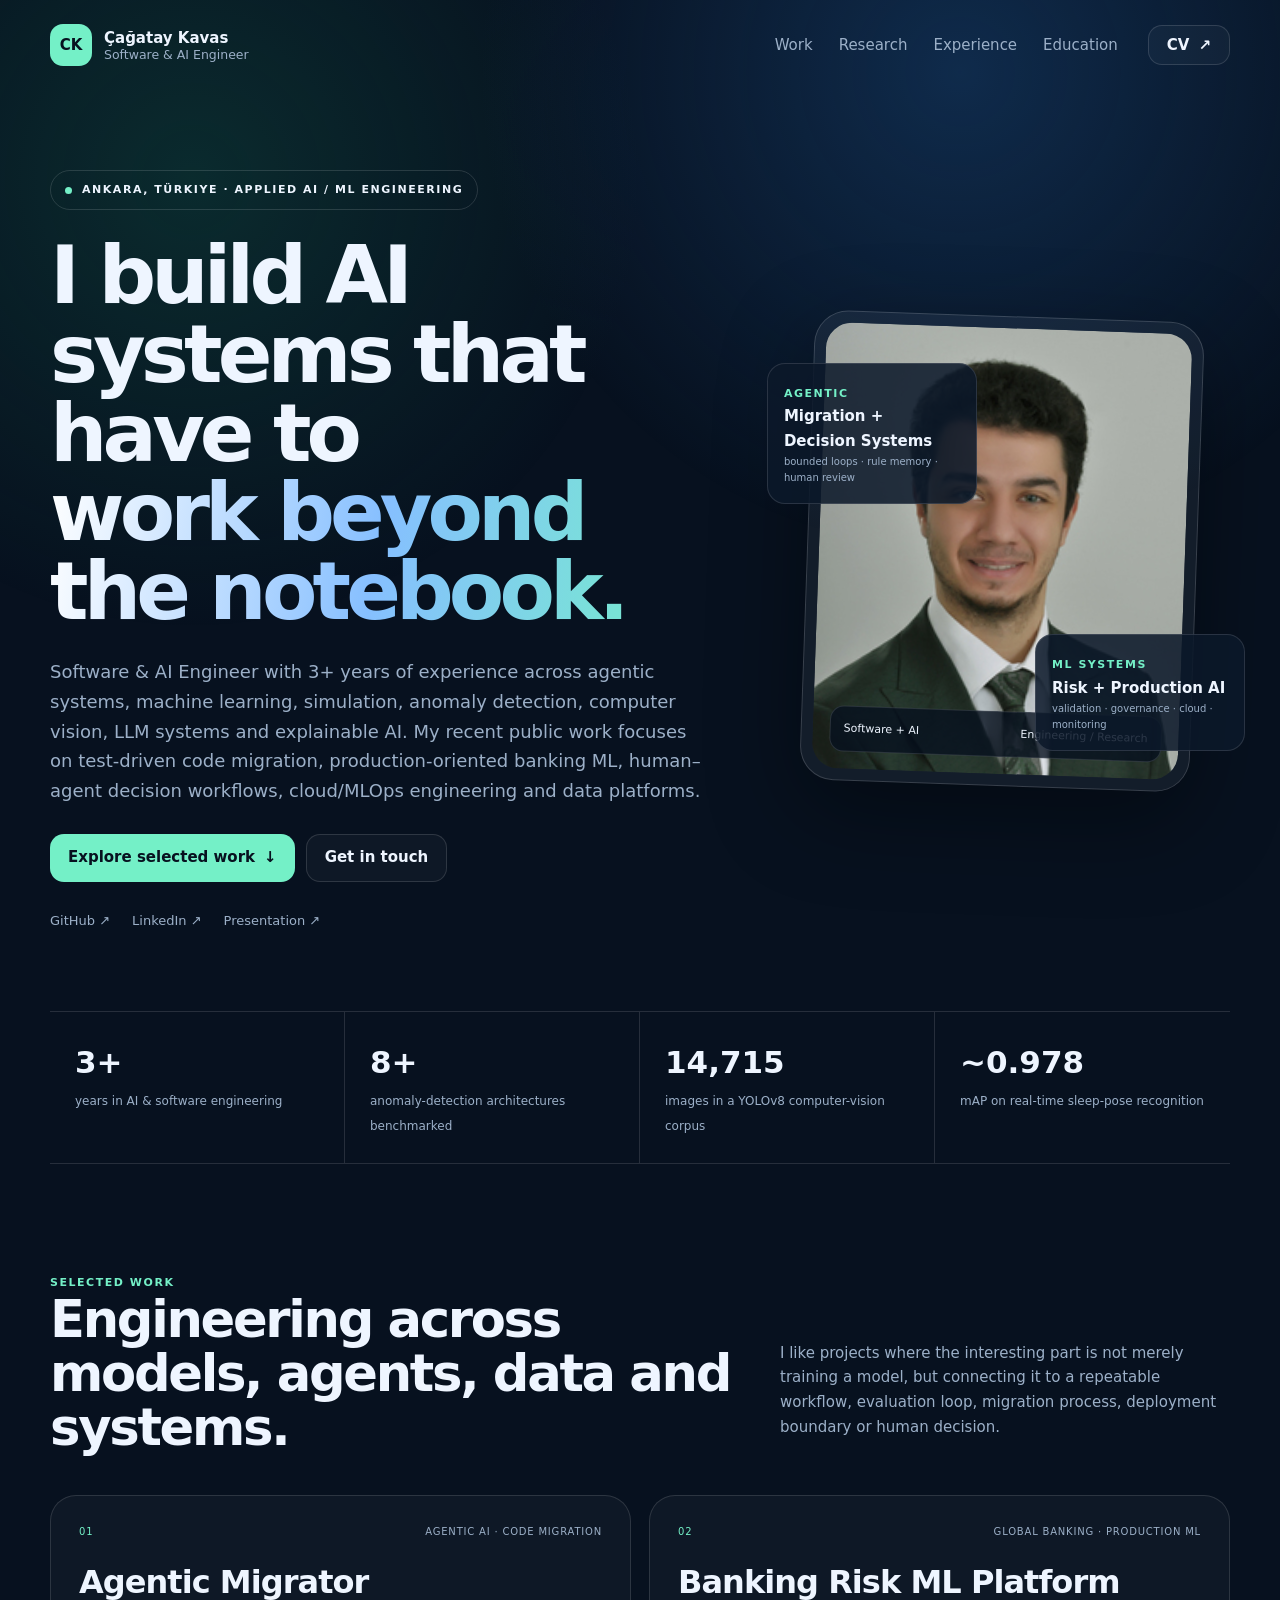
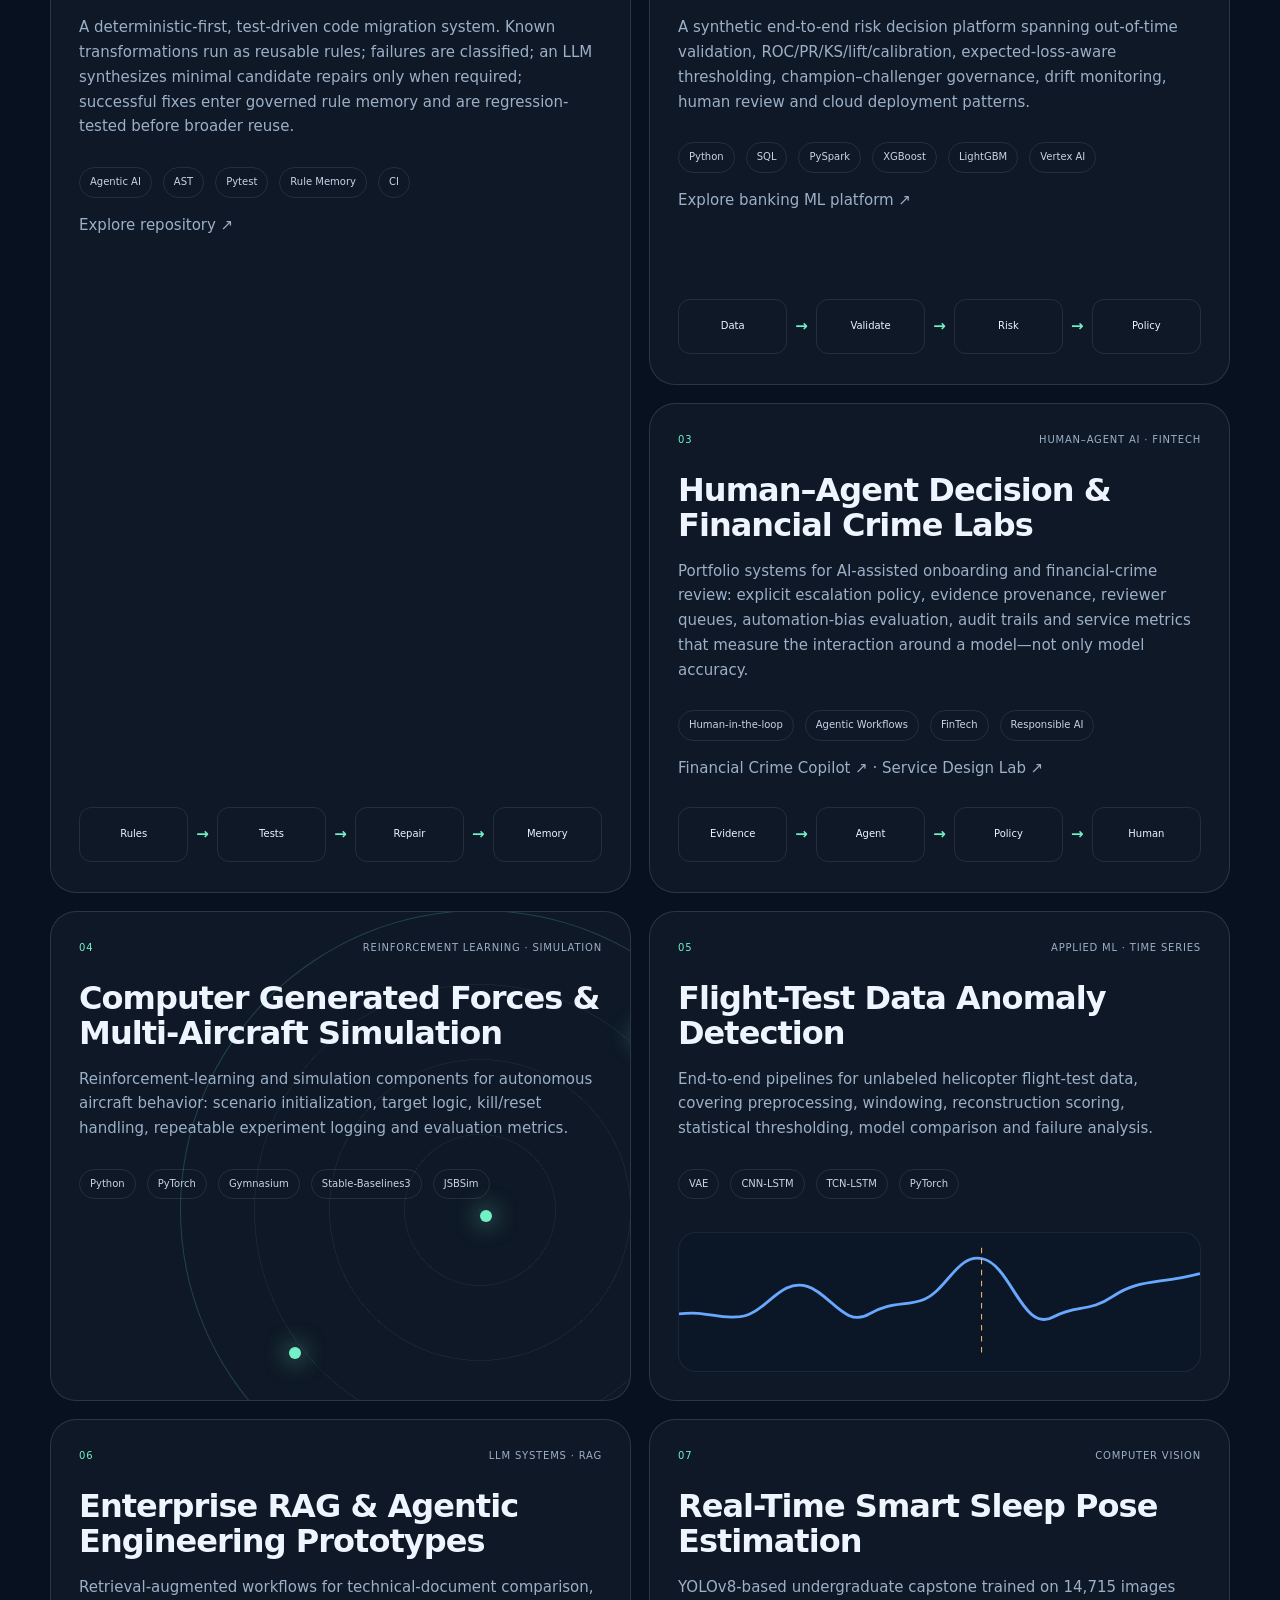
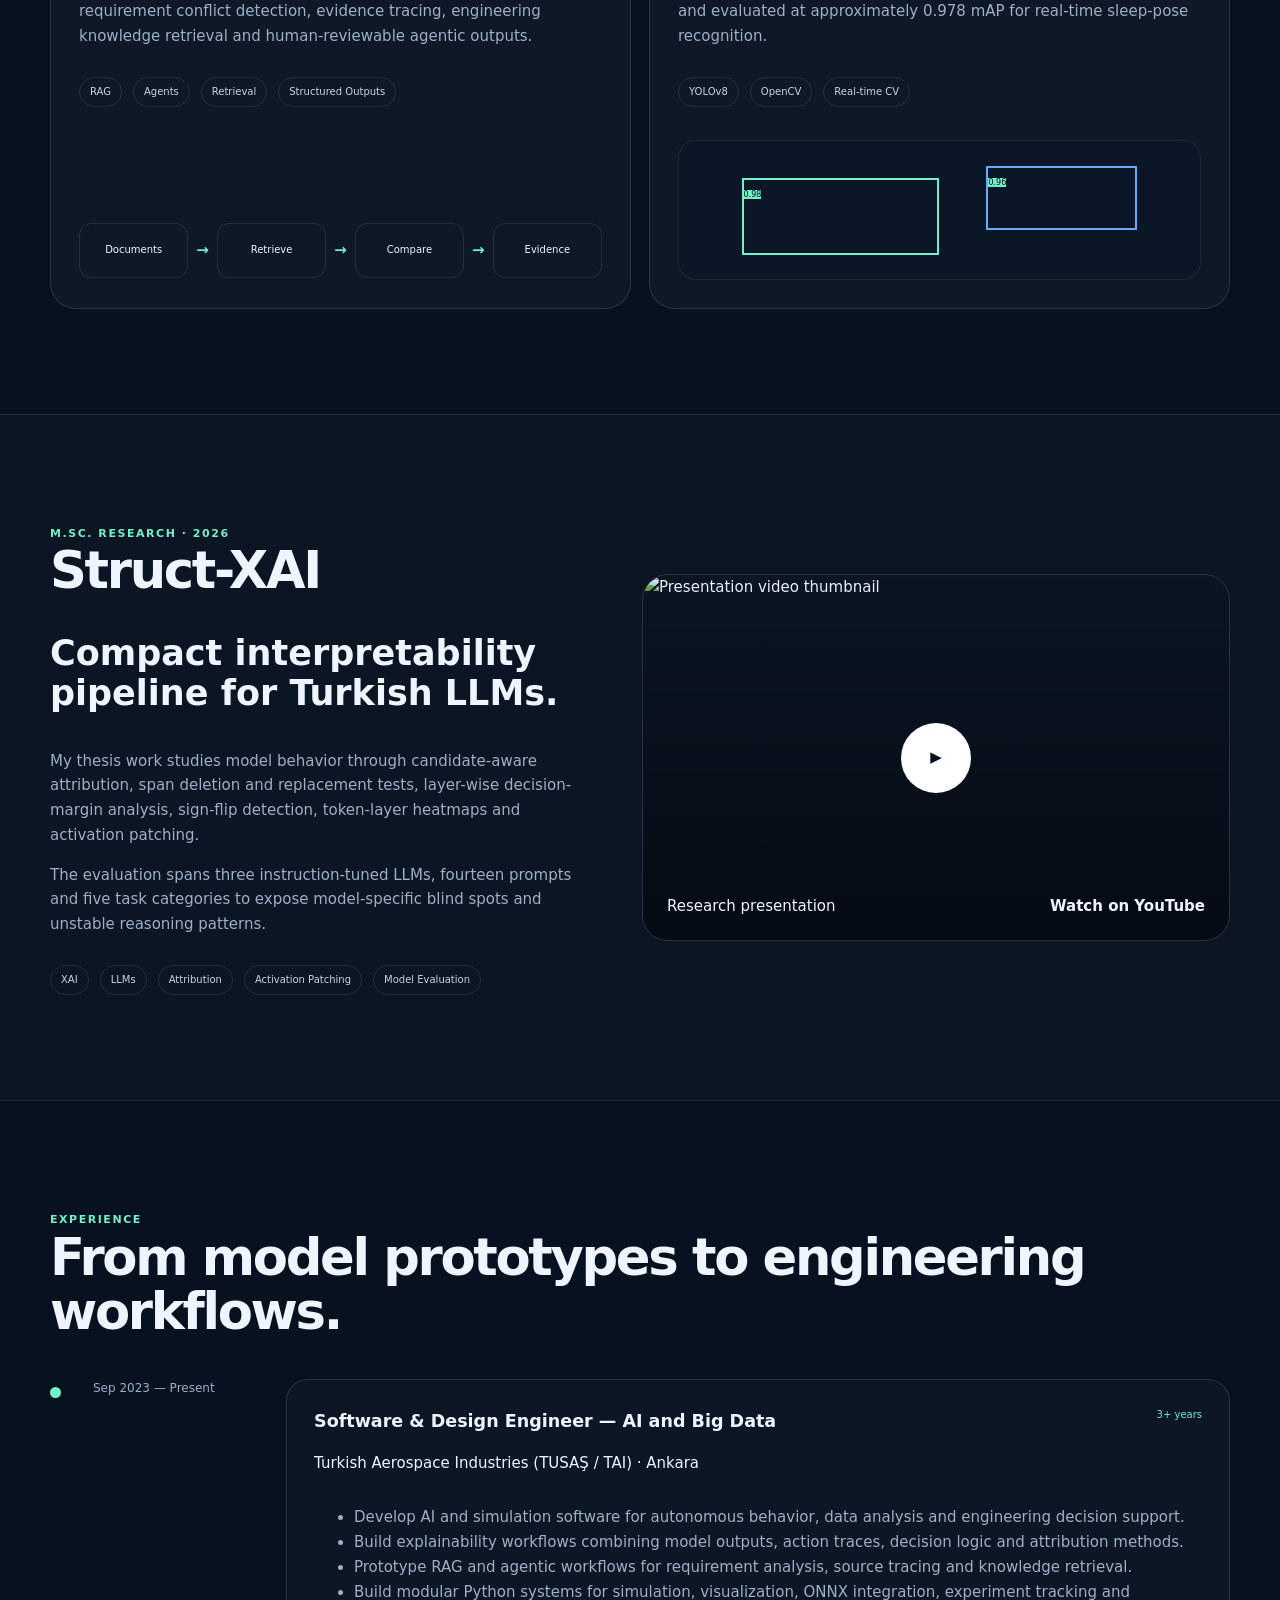
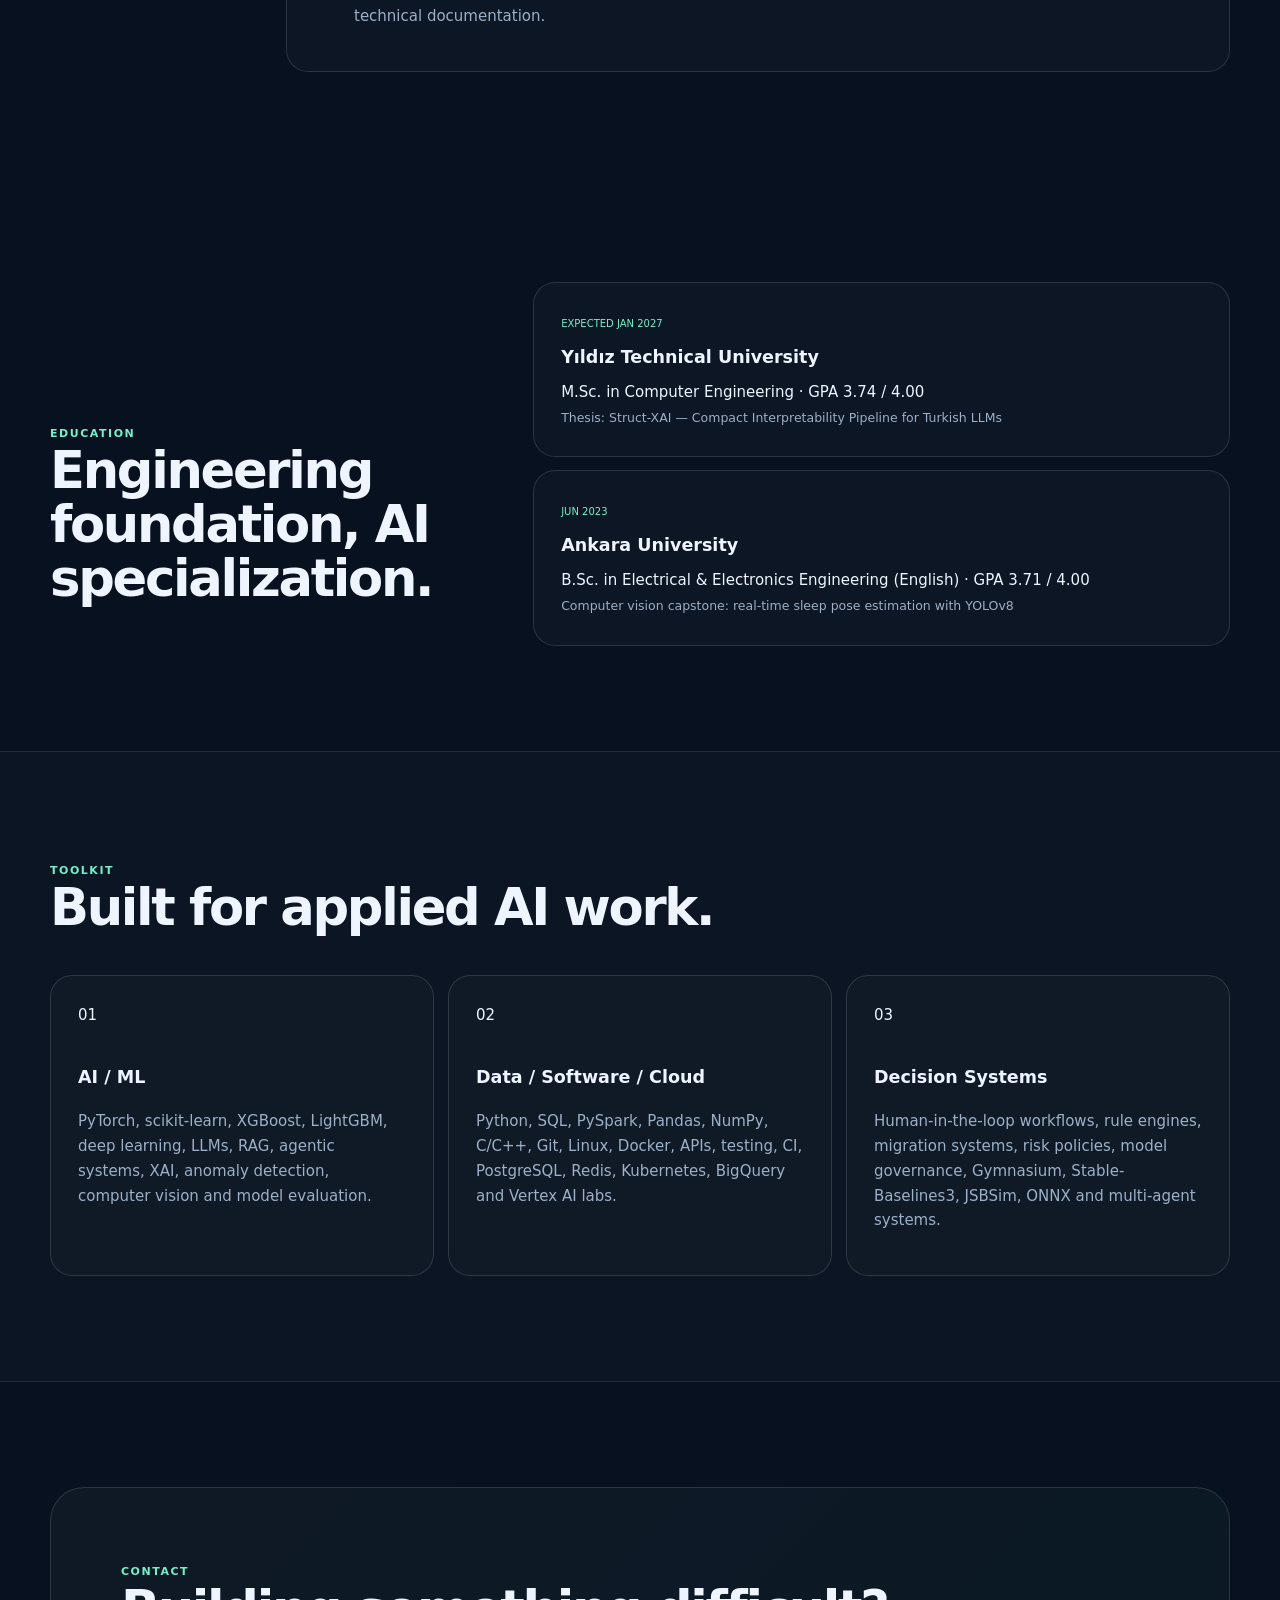
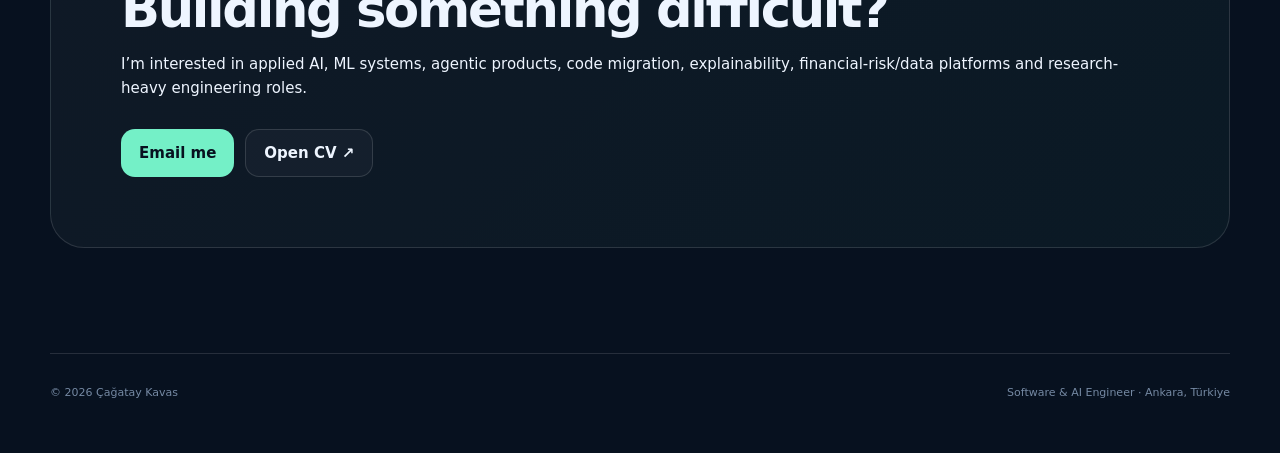
==== index.html @ 08c64686 "feat: surface banking risk ML platform in selected work" ====
<!doctype html>
<html lang="en">
<head>
  <meta charset="utf-8" />
  <meta name="viewport" content="width=device-width, initial-scale=1" />
  <meta name="theme-color" content="#07111f" />
  <meta name="robots" content="index, follow" />
  <title>Çağatay Kavas | Software & AI Engineer</title>
  <meta name="description" content="Software & AI Engineer building agentic AI, ML systems, code-migration tooling, banking-risk platforms, explainability pipelines, reinforcement learning and data systems." />
  <meta name="author" content="Çağatay Kavas" />
  <meta property="og:title" content="Çağatay Kavas | Software & AI Engineer" />
  <meta property="og:description" content="Agentic AI, production ML, banking risk, code migration, human-AI workflows, data systems and explainable models." />
  <meta property="og:type" content="website" />
  <meta property="og:image" content="Cagatay_Kavas_Vesika.jpg" />
  <meta name="twitter:card" content="summary_large_image" />
  <link rel="preconnect" href="https://fonts.googleapis.com" />
  <link rel="preconnect" href="https://fonts.gstatic.com" crossorigin />
  <link href="https://fonts.googleapis.com/css2?family=DM+Sans:wght@400;500;600;700&family=Manrope:wght@500;600;700;800&display=swap" rel="stylesheet" />
  <link rel="stylesheet" href="styles.css" />
</head>
<body>
  <div class="noise" aria-hidden="true"></div>
  <header class="site-header">
    <a class="brand" href="#top" aria-label="Çağatay Kavas home"><span class="brand-mark">CK</span><span class="brand-copy"><strong>Çağatay Kavas</strong><small>Software & AI Engineer</small></span></a>
    <nav class="desktop-nav" aria-label="Primary navigation"><a href="#work">Work</a><a href="#research">Research</a><a href="#experience">Experience</a><a href="#education">Education</a></nav>
    <a class="button button-small button-ghost" href="Cagatay Kavas CV.pdf" target="_blank" rel="noopener">CV <span aria-hidden="true">↗</span></a>
  </header>
  <main id="top">
    <section class="hero section-shell">
      <div class="hero-grid">
        <div class="hero-copy reveal">
          <div class="eyebrow"><span class="status-dot"></span>Ankara, Türkiye · Applied AI / ML Engineering</div>
          <h1>I build AI systems that have to <span class="gradient-text">work beyond the notebook.</span></h1>
          <p class="hero-lead">Software & AI Engineer with 3+ years of experience across agentic systems, machine learning, simulation, anomaly detection, computer vision, LLM systems and explainable AI. My recent public work focuses on test-driven code migration, production-oriented banking ML, human–agent decision workflows, cloud/MLOps engineering and data platforms.</p>
          <div class="hero-actions"><a class="button button-primary" href="#work">Explore selected work <span aria-hidden="true">↓</span></a><a class="button button-ghost" href="mailto:cagataykavas2001@gmail.com">Get in touch</a></div>
          <div class="social-row" aria-label="Social links"><a href="https://github.com/cagataykavas" target="_blank" rel="noopener">GitHub ↗</a><a href="https://www.linkedin.com/in/cagatay-kavas-2b5598209/" target="_blank" rel="noopener">LinkedIn ↗</a><a href="https://youtu.be/bw39YavErL0?si=DomrWFxxATDhxrtR" target="_blank" rel="noopener">Presentation ↗</a></div>
        </div>
        <div class="hero-visual reveal">
          <div class="portrait-card"><div class="portrait-glow"></div><img src="Cagatay_Kavas_Vesika.jpg" alt="Portrait of Çağatay Kavas" /><div class="portrait-caption"><span>Software + AI</span><span>Engineering / Research</span></div></div>
          <div class="floating-card floating-card-a"><span class="mini-label">AGENTIC</span><strong>Migration + Decision Systems</strong><small>bounded loops · rule memory · human review</small></div>
          <div class="floating-card floating-card-b"><span class="mini-label">ML SYSTEMS</span><strong>Risk + Production AI</strong><small>validation · governance · cloud · monitoring</small></div>
        </div>
      </div>
    </section>
    <section class="metric-band section-shell reveal" aria-label="Selected metrics">
      <article><strong>3+</strong><span>years in AI & software engineering</span></article><article><strong>8+</strong><span>anomaly-detection architectures benchmarked</span></article><article><strong>14,715</strong><span>images in a YOLOv8 computer-vision corpus</span></article><article><strong>~0.978</strong><span>mAP on real-time sleep-pose recognition</span></article>
    </section>
    <section id="work" class="section-shell section-space">
      <div class="section-heading reveal"><div><span class="kicker">SELECTED WORK</span><h2>Engineering across models, agents, data and systems.</h2></div><p>I like projects where the interesting part is not merely training a model, but connecting it to a repeatable workflow, evaluation loop, migration process, deployment boundary or human decision.</p></div>
      <div class="project-grid">
        <article class="project-card project-card-featured reveal"><div class="project-topline"><span class="project-index">01</span><span class="project-tag">Agentic AI · Code Migration</span></div><h3>Agentic Migrator</h3><p>A deterministic-first, test-driven code migration system. Known transformations run as reusable rules; failures are classified; an LLM synthesizes minimal candidate repairs only when required; successful fixes enter governed rule memory and are regression-tested before broader reuse.</p><div class="chip-row"><span>Agentic AI</span><span>AST</span><span>Pytest</span><span>Rule Memory</span><span>CI</span></div><div class="flow-visual" aria-hidden="true"><span>Rules</span><b>→</b><span>Tests</span><b>→</b><span>Repair</span><b>→</b><span>Memory</span></div><p><a href="https://github.com/cagataykavas/agentic-migrator" target="_blank" rel="noopener">Explore repository ↗</a></p></article>
        <article class="project-card reveal"><div class="project-topline"><span class="project-index">02</span><span class="project-tag">Global Banking · Production ML</span></div><h3>Banking Risk ML Platform</h3><p>A synthetic end-to-end risk decision platform spanning out-of-time validation, ROC/PR/KS/lift/calibration, expected-loss-aware thresholding, champion–challenger governance, drift monitoring, human review and cloud deployment patterns.</p><div class="chip-row"><span>Python</span><span>SQL</span><span>PySpark</span><span>XGBoost</span><span>LightGBM</span><span>Vertex AI</span></div><div class="flow-visual" aria-hidden="true"><span>Data</span><b>→</b><span>Validate</span><b>→</b><span>Risk</span><b>→</b><span>Policy</span></div><p><a href="https://github.com/cagataykavas/banking-risk-ml-platform" target="_blank" rel="noopener">Explore banking ML platform ↗</a></p></article>
        <article class="project-card reveal"><div class="project-topline"><span class="project-index">03</span><span class="project-tag">Human–Agent AI · FinTech</span></div><h3>Human–Agent Decision & Financial Crime Labs</h3><p>Portfolio systems for AI-assisted onboarding and financial-crime review: explicit escalation policy, evidence provenance, reviewer queues, automation-bias evaluation, audit trails and service metrics that measure the interaction around a model—not only model accuracy.</p><div class="chip-row"><span>Human-in-the-loop</span><span>Agentic Workflows</span><span>FinTech</span><span>Responsible AI</span></div><div class="flow-visual" aria-hidden="true"><span>Evidence</span><b>→</b><span>Agent</span><b>→</b><span>Policy</span><b>→</b><span>Human</span></div><p><a href="https://github.com/cagataykavas/financial-crime-copilot" target="_blank" rel="noopener">Financial Crime Copilot ↗</a> · <a href="https://github.com/cagataykavas/human-agent-service-design" target="_blank" rel="noopener">Service Design Lab ↗</a></p></article>
        <article class="project-card reveal"><div class="project-topline"><span class="project-index">04</span><span class="project-tag">Reinforcement Learning · Simulation</span></div><h3>Computer Generated Forces & Multi-Aircraft Simulation</h3><p>Reinforcement-learning and simulation components for autonomous aircraft behavior: scenario initialization, target logic, kill/reset handling, repeatable experiment logging and evaluation metrics.</p><div class="chip-row"><span>Python</span><span>PyTorch</span><span>Gymnasium</span><span>Stable-Baselines3</span><span>JSBSim</span></div><div class="project-visual sim-visual" aria-hidden="true"><div class="node node-a"></div><div class="node node-b"></div><div class="node node-c"></div></div></article>
        <article class="project-card reveal"><div class="project-topline"><span class="project-index">05</span><span class="project-tag">Applied ML · Time Series</span></div><h3>Flight-Test Data Anomaly Detection</h3><p>End-to-end pipelines for unlabeled helicopter flight-test data, covering preprocessing, windowing, reconstruction scoring, statistical thresholding, model comparison and failure analysis.</p><div class="chip-row"><span>VAE</span><span>CNN-LSTM</span><span>TCN-LSTM</span><span>PyTorch</span></div><div class="sparkline" aria-hidden="true"><svg viewBox="0 0 520 150" preserveAspectRatio="none"><path d="M0,88 C28,84 37,94 61,91 C88,87 100,49 128,58 C150,65 166,104 190,88 C211,74 227,80 245,72 C267,62 279,21 303,28 C332,35 343,110 374,91 C397,78 410,86 433,69 C458,50 477,56 520,44" /><line x1="302" y1="16" x2="302" y2="134" /></svg></div></article>
        <article class="project-card reveal"><div class="project-topline"><span class="project-index">06</span><span class="project-tag">LLM Systems · RAG</span></div><h3>Enterprise RAG & Agentic Engineering Prototypes</h3><p>Retrieval-augmented workflows for technical-document comparison, requirement conflict detection, evidence tracing, engineering knowledge retrieval and human-reviewable agentic outputs.</p><div class="chip-row"><span>RAG</span><span>Agents</span><span>Retrieval</span><span>Structured Outputs</span></div><div class="flow-visual" aria-hidden="true"><span>Documents</span><b>→</b><span>Retrieve</span><b>→</b><span>Compare</span><b>→</b><span>Evidence</span></div></article>
        <article class="project-card reveal"><div class="project-topline"><span class="project-index">07</span><span class="project-tag">Computer Vision</span></div><h3>Real-Time Smart Sleep Pose Estimation</h3><p>YOLOv8-based undergraduate capstone trained on 14,715 images and evaluated at approximately 0.978 mAP for real-time sleep-pose recognition.</p><div class="chip-row"><span>YOLOv8</span><span>OpenCV</span><span>Real-time CV</span></div><div class="cv-visual" aria-hidden="true"><div class="bbox bbox-a"><span>0.98</span></div><div class="bbox bbox-b"><span>0.96</span></div></div></article>
      </div>
    </section>
    <section id="research" class="research-section"><div class="section-shell section-space"><div class="research-grid"><div class="research-copy reveal"><span class="kicker">M.SC. RESEARCH · 2026</span><h2>Struct-XAI</h2><h3>Compact interpretability pipeline for Turkish LLMs.</h3><p>My thesis work studies model behavior through candidate-aware attribution, span deletion and replacement tests, layer-wise decision-margin analysis, sign-flip detection, token-layer heatmaps and activation patching.</p><p>The evaluation spans three instruction-tuned LLMs, fourteen prompts and five task categories to expose model-specific blind spots and unstable reasoning patterns.</p><div class="chip-row chip-row-light"><span>XAI</span><span>LLMs</span><span>Attribution</span><span>Activation Patching</span><span>Model Evaluation</span></div></div><a class="video-card reveal" href="https://youtu.be/bw39YavErL0?si=DomrWFxxATDhxrtR" target="_blank" rel="noopener"><img src="https://img.youtube.com/vi/bw39YavErL0/maxresdefault.jpg" alt="Presentation video thumbnail" loading="lazy" /><div class="video-overlay"></div><div class="play-button">▶</div><div class="video-meta"><span>Research presentation</span><strong>Watch on YouTube</strong></div></a></div></div></section>
    <section id="experience" class="section-shell section-space"><div class="section-heading reveal"><div><span class="kicker">EXPERIENCE</span><h2>From model prototypes to engineering workflows.</h2></div></div><div class="timeline"><article class="timeline-item reveal"><div class="timeline-marker"></div><div class="timeline-date">Sep 2023 — Present</div><div class="timeline-content"><div class="role-heading"><div><h3>Software & Design Engineer — AI and Big Data</h3><p>Turkish Aerospace Industries (TUSAŞ / TAI) · Ankara</p></div><span class="role-badge">3+ years</span></div><ul><li>Develop AI and simulation software for autonomous behavior, data analysis and engineering decision support.</li><li>Build explainability workflows combining model outputs, action traces, decision logic and attribution methods.</li><li>Prototype RAG and agentic workflows for requirement analysis, source tracing and knowledge retrieval.</li><li>Build modular Python systems for simulation, visualization, ONNX integration, experiment tracking and technical documentation.</li></ul></div></article></div></section>
    <section id="education" class="section-shell section-space"><div class="education-grid"><div class="section-heading compact reveal"><div><span class="kicker">EDUCATION</span><h2>Engineering foundation, AI specialization.</h2></div></div><div class="education-list"><article class="education-card reveal"><span class="edu-year">Expected Jan 2027</span><h3>Yıldız Technical University</h3><p>M.Sc. in Computer Engineering · GPA 3.74 / 4.00</p><small>Thesis: Struct-XAI — Compact Interpretability Pipeline for Turkish LLMs</small></article><article class="education-card reveal"><span class="edu-year">Jun 2023</span><h3>Ankara University</h3><p>B.Sc. in Electrical & Electronics Engineering (English) · GPA 3.71 / 4.00</p><small>Computer vision capstone: real-time sleep pose estimation with YOLOv8</small></article></div></div></section>
    <section class="skills-section"><div class="section-shell section-space"><div class="section-heading reveal"><div><span class="kicker">TOOLKIT</span><h2>Built for applied AI work.</h2></div></div><div class="skills-grid"><article class="skill-card reveal"><span>01</span><h3>AI / ML</h3><p>PyTorch, scikit-learn, XGBoost, LightGBM, deep learning, LLMs, RAG, agentic systems, XAI, anomaly detection, computer vision and model evaluation.</p></article><article class="skill-card reveal"><span>02</span><h3>Data / Software / Cloud</h3><p>Python, SQL, PySpark, Pandas, NumPy, C/C++, Git, Linux, Docker, APIs, testing, CI, PostgreSQL, Redis, Kubernetes, BigQuery and Vertex AI labs.</p></article><article class="skill-card reveal"><span>03</span><h3>Decision Systems</h3><p>Human-in-the-loop workflows, rule engines, migration systems, risk policies, model governance, Gymnasium, Stable-Baselines3, JSBSim, ONNX and multi-agent systems.</p></article></div></div></section>
    <section class="section-shell section-space contact-section reveal"><div class="contact-card"><span class="kicker">CONTACT</span><h2>Building something difficult?</h2><p>I’m interested in applied AI, ML systems, agentic products, code migration, explainability, financial-risk/data platforms and research-heavy engineering roles.</p><div class="hero-actions"><a class="button button-primary" href="mailto:cagataykavas2001@gmail.com">Email me</a><a class="button button-ghost light" href="Cagatay Kavas CV.pdf" target="_blank" rel="noopener">Open CV ↗</a></div></div></section>
  </main>
  <footer class="site-footer section-shell"><span>© <span id="year"></span> Çağatay Kavas</span><span>Software & AI Engineer · Ankara, Türkiye</span></footer>
  <script src="script.js"></script>
</body>
</html>
---- styles.css ----
*{box-sizing:border-box}html{scroll-behavior:smooth}body{margin:0;background:#07111f;color:#eef5ff;font:15px/1.65 system-ui,-apple-system,Segoe UI,sans-serif}body:before{content:"";position:fixed;inset:0;pointer-events:none;background:radial-gradient(circle at 75% 8%,#17427388,transparent 30rem),radial-gradient(circle at 15% 20%,#12604d55,transparent 28rem);z-index:-1}a{color:inherit;text-decoration:none}img{max-width:100%;display:block}h1,h2,h3,strong{font-family:system-ui,-apple-system,Segoe UI,sans-serif}.section-shell{width:min(1180px,calc(100% - 48px));margin:auto}.section-space{padding:105px 0}.site-header{width:min(1180px,calc(100% - 48px));height:90px;margin:auto;display:flex;align-items:center;gap:30px}.brand{display:flex;align-items:center;gap:12px}.brand-mark{width:42px;height:42px;display:grid;place-items:center;border-radius:13px;background:#74f0c7;color:#07111f;font-weight:900}.brand-copy{display:grid;line-height:1.2}.brand-copy small,.hero-lead,.section-heading p,.project-card p,.research-copy p,.timeline-content ul,.education-card small,.skill-card p{color:#9cb0c8}.desktop-nav{display:flex;gap:26px;margin-left:auto;color:#9cb0c8}.button{display:inline-flex;align-items:center;justify-content:center;gap:9px;min-height:48px;padding:0 18px;border:1px solid #ffffff22;border-radius:14px;font-weight:700}.button-small{min-height:40px}.button-primary{background:#74f0c7;color:#07111f;border:0}.button-ghost{background:#ffffff08}.hero{padding:80px 0}.hero-grid{display:grid;grid-template-columns:1.18fr .82fr;gap:70px;align-items:center}.eyebrow,.kicker,.mini-label{font-size:11px;letter-spacing:.14em;text-transform:uppercase;font-weight:800}.eyebrow{display:inline-flex;align-items:center;gap:10px;border:1px solid #ffffff22;padding:10px 14px;border-radius:999px}.status-dot{width:7px;height:7px;border-radius:50%;background:#74f0c7}.hero h1{font-size:clamp(52px,6.3vw,90px);line-height:.98;letter-spacing:-.06em;margin:26px 0}.gradient-text{display:block;background:linear-gradient(100deg,#fff,#86bfff,#74f0c7);background-clip:text;color:transparent}.hero-lead{font-size:18px;max-width:720px}.hero-actions,.social-row,.chip-row{display:flex;flex-wrap:wrap;gap:11px;margin-top:28px}.social-row{gap:22px;font-size:13px;color:#9cb0c8}.hero-visual{min-height:520px;position:relative;display:grid;place-items:center}.portrait-card{position:relative;width:min(390px,86%);aspect-ratio:.83;padding:11px;border:1px solid #ffffff28;border-radius:34px;background:#ffffff0d;box-shadow:0 30px 90px #0006;transform:rotate(2deg)}.portrait-card img{width:100%;height:100%;object-fit:cover;border-radius:26px}.portrait-caption{position:absolute;left:28px;right:28px;bottom:28px;display:flex;justify-content:space-between;padding:13px;background:#07111fcc;border:1px solid #ffffff20;border-radius:14px;font-size:11px}.floating-card{position:absolute;width:210px;padding:16px;background:#0c192adc;border:1px solid #ffffff20;border-radius:18px}.floating-card strong,.floating-card small{display:block}.floating-card small{font-size:10px;color:#9cb0c8}.floating-card-a{left:-8px;top:72px}.floating-card-b{right:-15px;bottom:60px}.mini-label,.kicker,.project-index{color:#74f0c7}.metric-band{display:grid;grid-template-columns:repeat(4,1fr);border-block:1px solid #ffffff20}.metric-band article{padding:25px;border-right:1px solid #ffffff20}.metric-band article:last-child{border:0}.metric-band strong{display:block;font-size:31px}.metric-band span{font-size:12px;color:#9cb0c8}.section-heading{display:flex;justify-content:space-between;align-items:end;gap:40px;margin-bottom:40px}.section-heading h2,.research-copy h2,.contact-card h2{font-size:clamp(36px,4vw,58px);line-height:1.05;letter-spacing:-.045em;margin:0}.section-heading p{max-width:450px}.project-grid{display:grid;grid-template-columns:repeat(2,1fr);gap:18px}.project-card{min-height:490px;position:relative;overflow:hidden;padding:28px;border:1px solid #ffffff20;border-radius:26px;background:#ffffff08}.project-card-featured{grid-row:span 2;min-height:998px}.project-topline{display:flex;justify-content:space-between;font-size:10px;text-transform:uppercase;letter-spacing:.08em;color:#9cb0c8}.project-card h3{font-size:32px;line-height:1.1;letter-spacing:-.03em;margin:25px 0 12px}.chip-row span{font-size:10px;padding:6px 10px;border:1px solid #ffffff18;border-radius:999px;color:#c7d5e5}.sim-visual{position:absolute;width:600px;height:600px;right:-150px;bottom:-110px;border:1px solid #74f0c733;border-radius:50%;background:repeating-radial-gradient(circle,#74f0c711 0 1px,transparent 1px 75px)}.node{position:absolute;width:12px;height:12px;border-radius:50%;background:#74f0c7;box-shadow:0 0 25px #74f0c7}.node-a{top:20%;right:22%}.node-b{bottom:25%;left:18%}.node-c{top:50%;left:50%}.sparkline,.cv-visual{position:absolute;left:28px;right:28px;bottom:28px;height:140px;border:1px solid #ffffff12;border-radius:18px;background:#0b1726}.sparkline svg{width:100%;height:100%}.sparkline path{fill:none;stroke:#68a9ff;stroke-width:3}.sparkline line{stroke:#ffbd78;stroke-dasharray:6 6}.flow-visual{position:absolute;left:28px;right:28px;bottom:30px;display:flex;align-items:center;gap:8px}.flow-visual span{flex:1;text-align:center;padding:18px 5px;border:1px solid #ffffff18;border-radius:12px;font-size:10px}.flow-visual b{color:#74f0c7}.bbox{position:absolute;border:2px solid #74f0c7}.bbox-a{width:38%;height:56%;left:12%;top:27%}.bbox-b{width:29%;height:47%;right:12%;top:18%;border-color:#68a9ff}.bbox span{font-size:8px;background:#74f0c7;color:#07111f}.research-section,.skills-section{border-block:1px solid #ffffff18;background:#ffffff05}.research-grid{display:grid;grid-template-columns:.95fr 1.05fr;gap:60px;align-items:center}.research-copy h3{font-size:35px;line-height:1.15}.video-card{position:relative;overflow:hidden;aspect-ratio:16/10;border:1px solid #ffffff20;border-radius:26px}.video-card img{width:100%;height:100%;object-fit:cover}.video-overlay{position:absolute;inset:0;background:linear-gradient(transparent,#030a12dd)}.play-button{position:absolute;left:50%;top:50%;transform:translate(-50%,-50%);width:70px;height:70px;border-radius:50%;display:grid;place-items:center;background:white;color:#07111f}.video-meta{position:absolute;left:24px;right:24px;bottom:22px;display:flex;justify-content:space-between}.timeline-item{display:grid;grid-template-columns:25px 175px 1fr;gap:18px}.timeline-marker{width:11px;height:11px;border-radius:50%;background:#74f0c7;margin-top:8px}.timeline-date{font-size:12px;color:#9cb0c8}.timeline-content,.education-card,.skill-card{padding:27px;border:1px solid #ffffff20;border-radius:22px;background:#ffffff06}.role-heading{display:flex;justify-content:space-between}.role-heading h3{margin:0}.role-badge{color:#74f0c7;font-size:10px}.education-grid{display:grid;grid-template-columns:.75fr 1.25fr;gap:65px}.education-list{display:grid;gap:13px}.education-card h3{margin:8px 0}.education-card p{margin:0}.edu-year{font-size:10px;color:#74f0c7;text-transform:uppercase}.skills-grid{display:grid;grid-template-columns:repeat(3,1fr);gap:14px}.skill-card{min-height:250px}.skill-card h3{margin-top:35px}.contact-card{padding:70px;border:1px solid #ffffff20;border-radius:34px;background:linear-gradient(135deg,#ffffff09,#74f0c70a)}.site-footer{min-height:100px;padding:30px 0;border-top:1px solid #ffffff20;display:flex;justify-content:space-between;color:#7589a3;font-size:11px}.reveal{opacity:0;transform:translateY(18px);transition:.7s ease}.reveal.visible{opacity:1;transform:none}@media(max-width:980px){.desktop-nav{display:none}.hero-grid,.research-grid,.education-grid{grid-template-columns:1fr}.project-grid{grid-template-columns:1fr}.project-card-featured{grid-row:auto;min-height:650px}.metric-band{grid-template-columns:repeat(2,1fr)}.skills-grid{grid-template-columns:1fr}}@media(max-width:680px){.section-shell,.site-header{width:calc(100% - 28px)}.hero{padding-top:50px}.hero h1{font-size:48px}.hero-visual{min-height:410px}.floating-card{width:165px}.metric-band{grid-template-columns:1fr}.section-space{padding:75px 0}.section-heading{align-items:start;flex-direction:column}.project-card{min-height:520px;padding:22px}.timeline-item{grid-template-columns:22px 1fr}.timeline-date,.timeline-content{grid-column:2}.site-footer{flex-direction:column;align-items:start}.flow-visual{display:grid;grid-template-columns:1fr 1fr}.flow-visual b{display:none}}
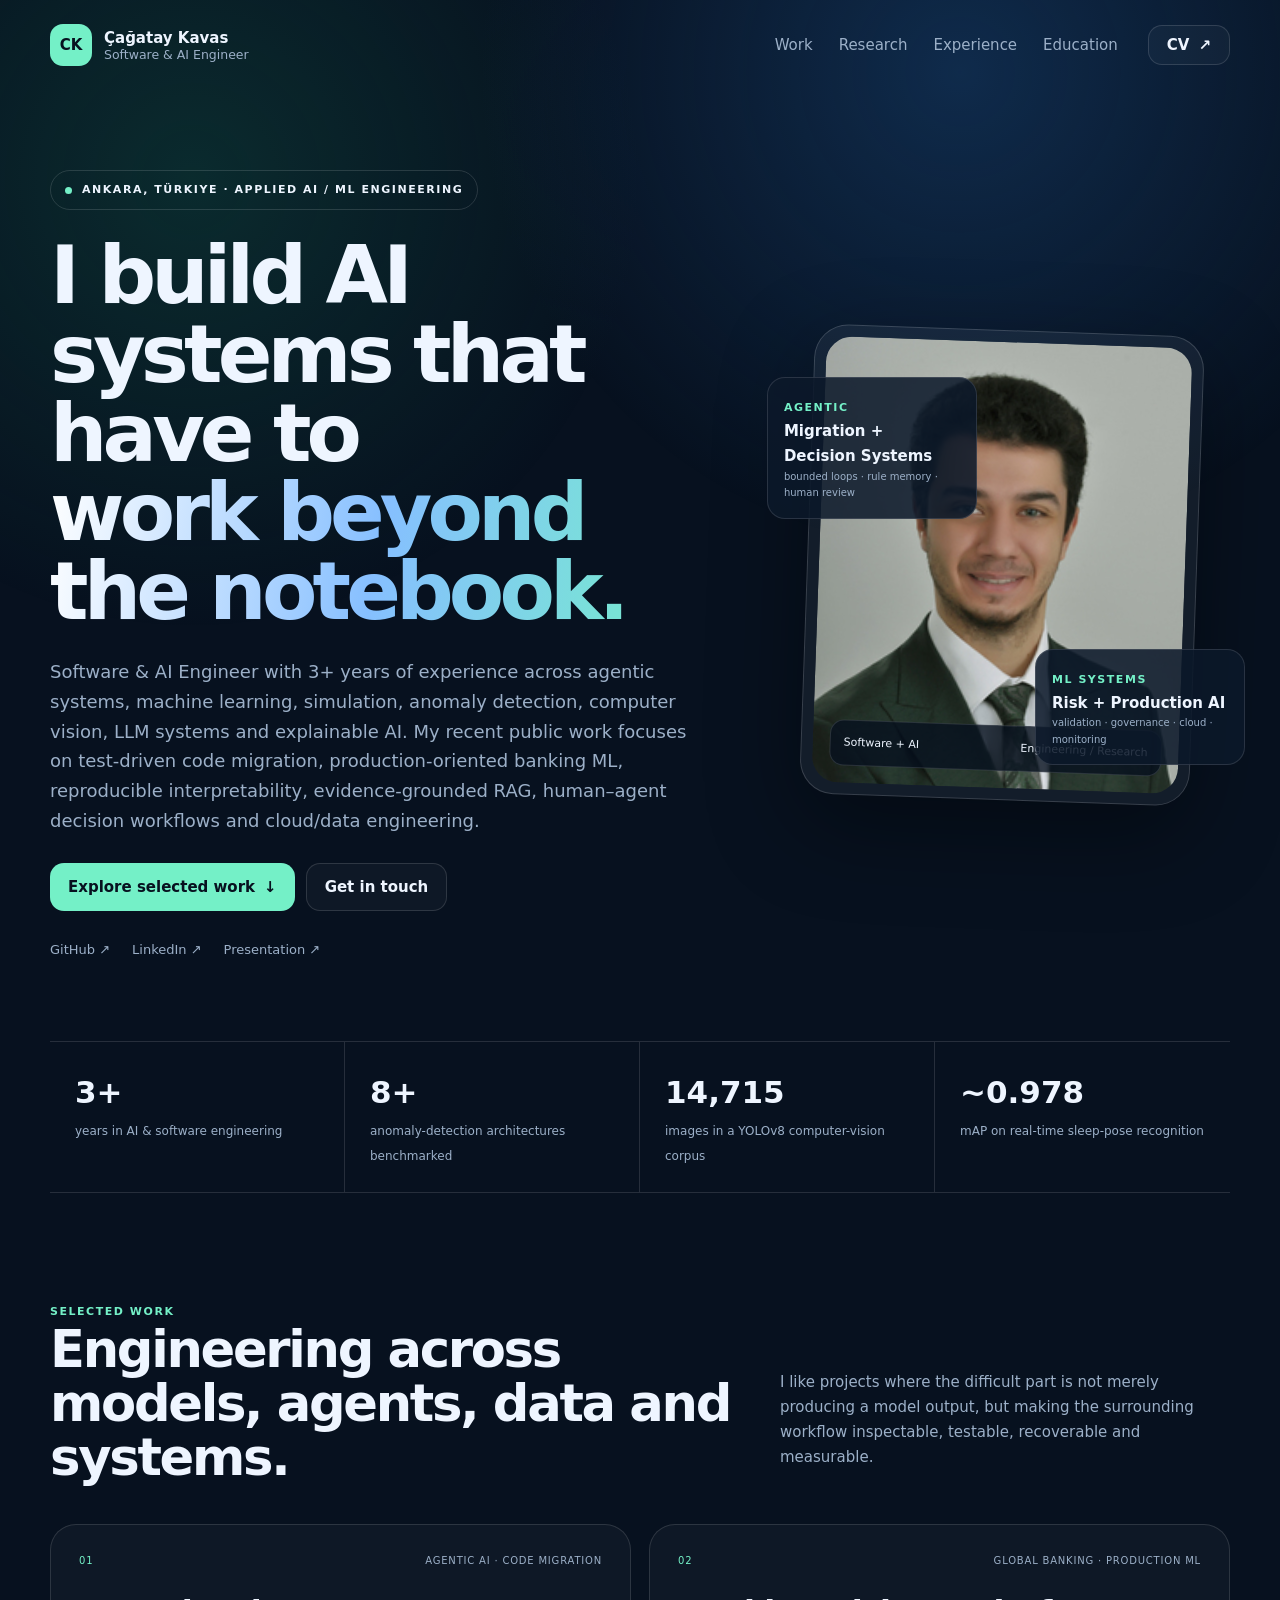
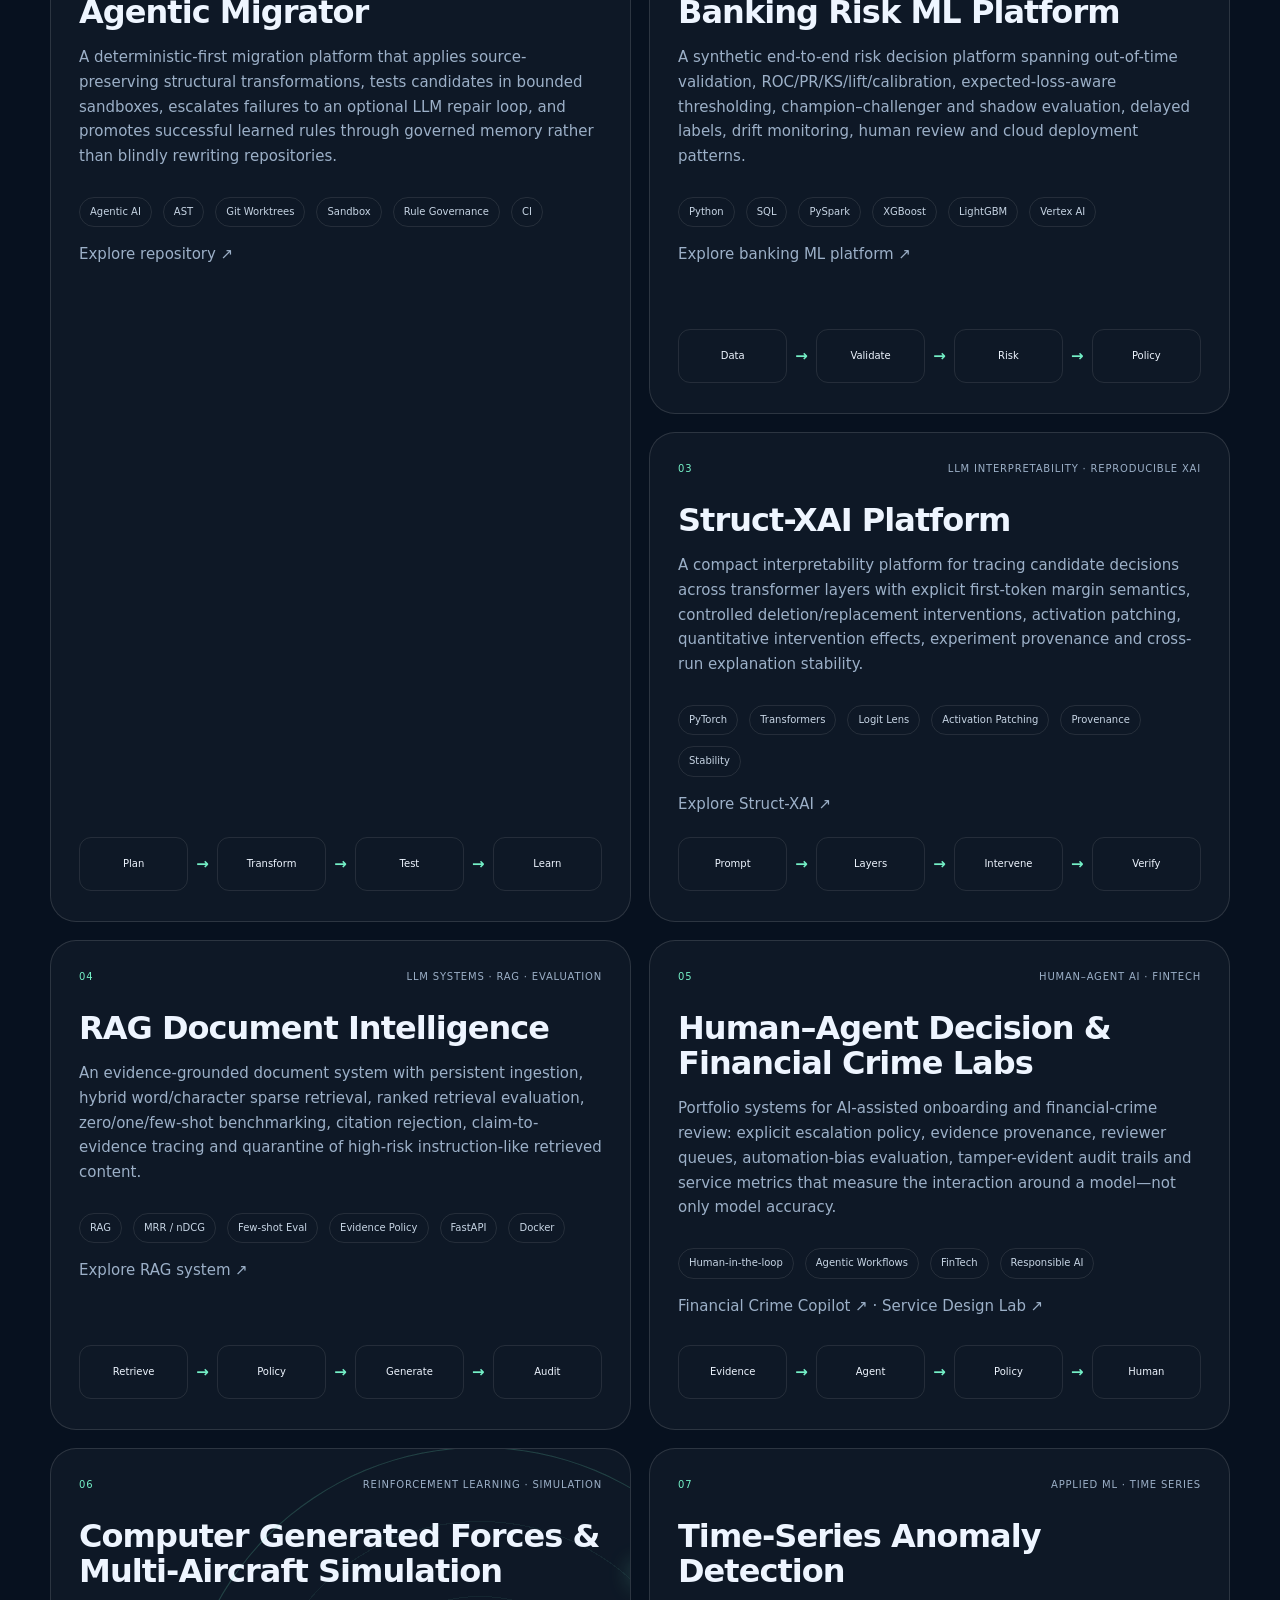
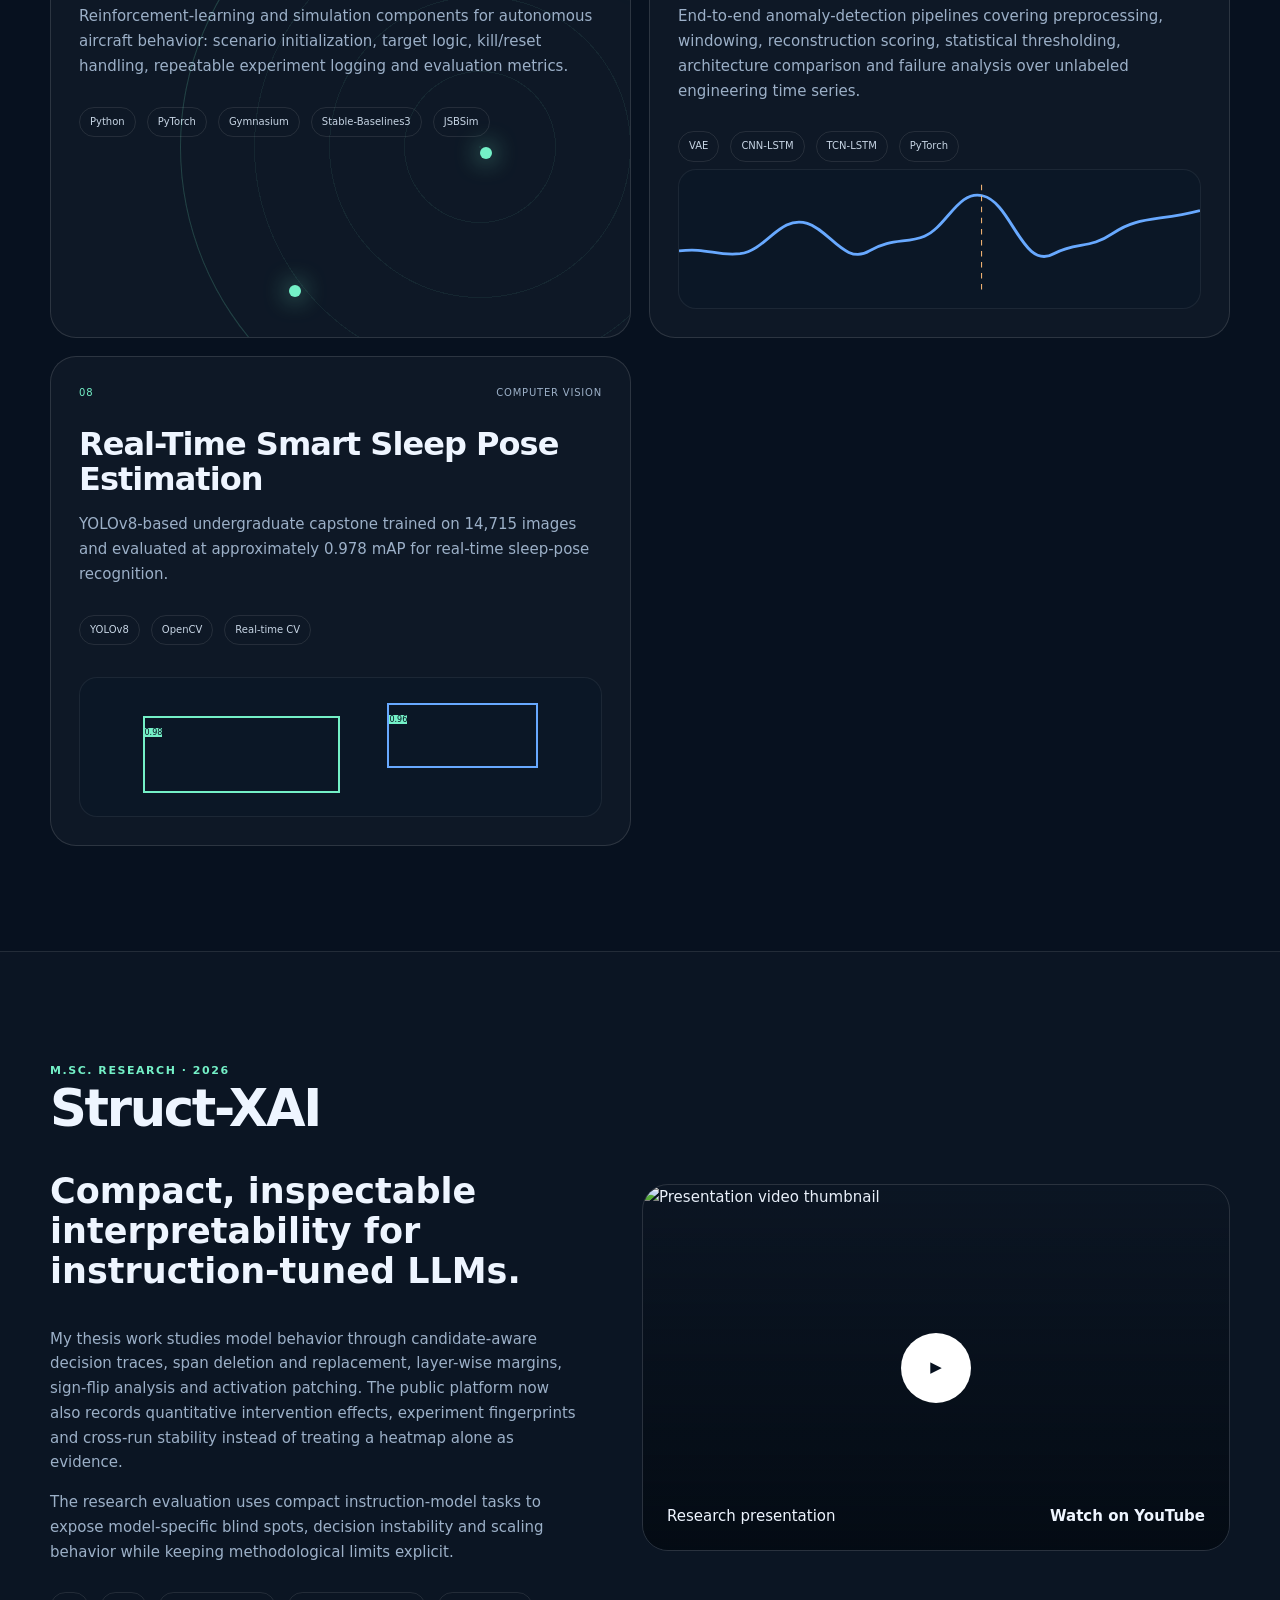
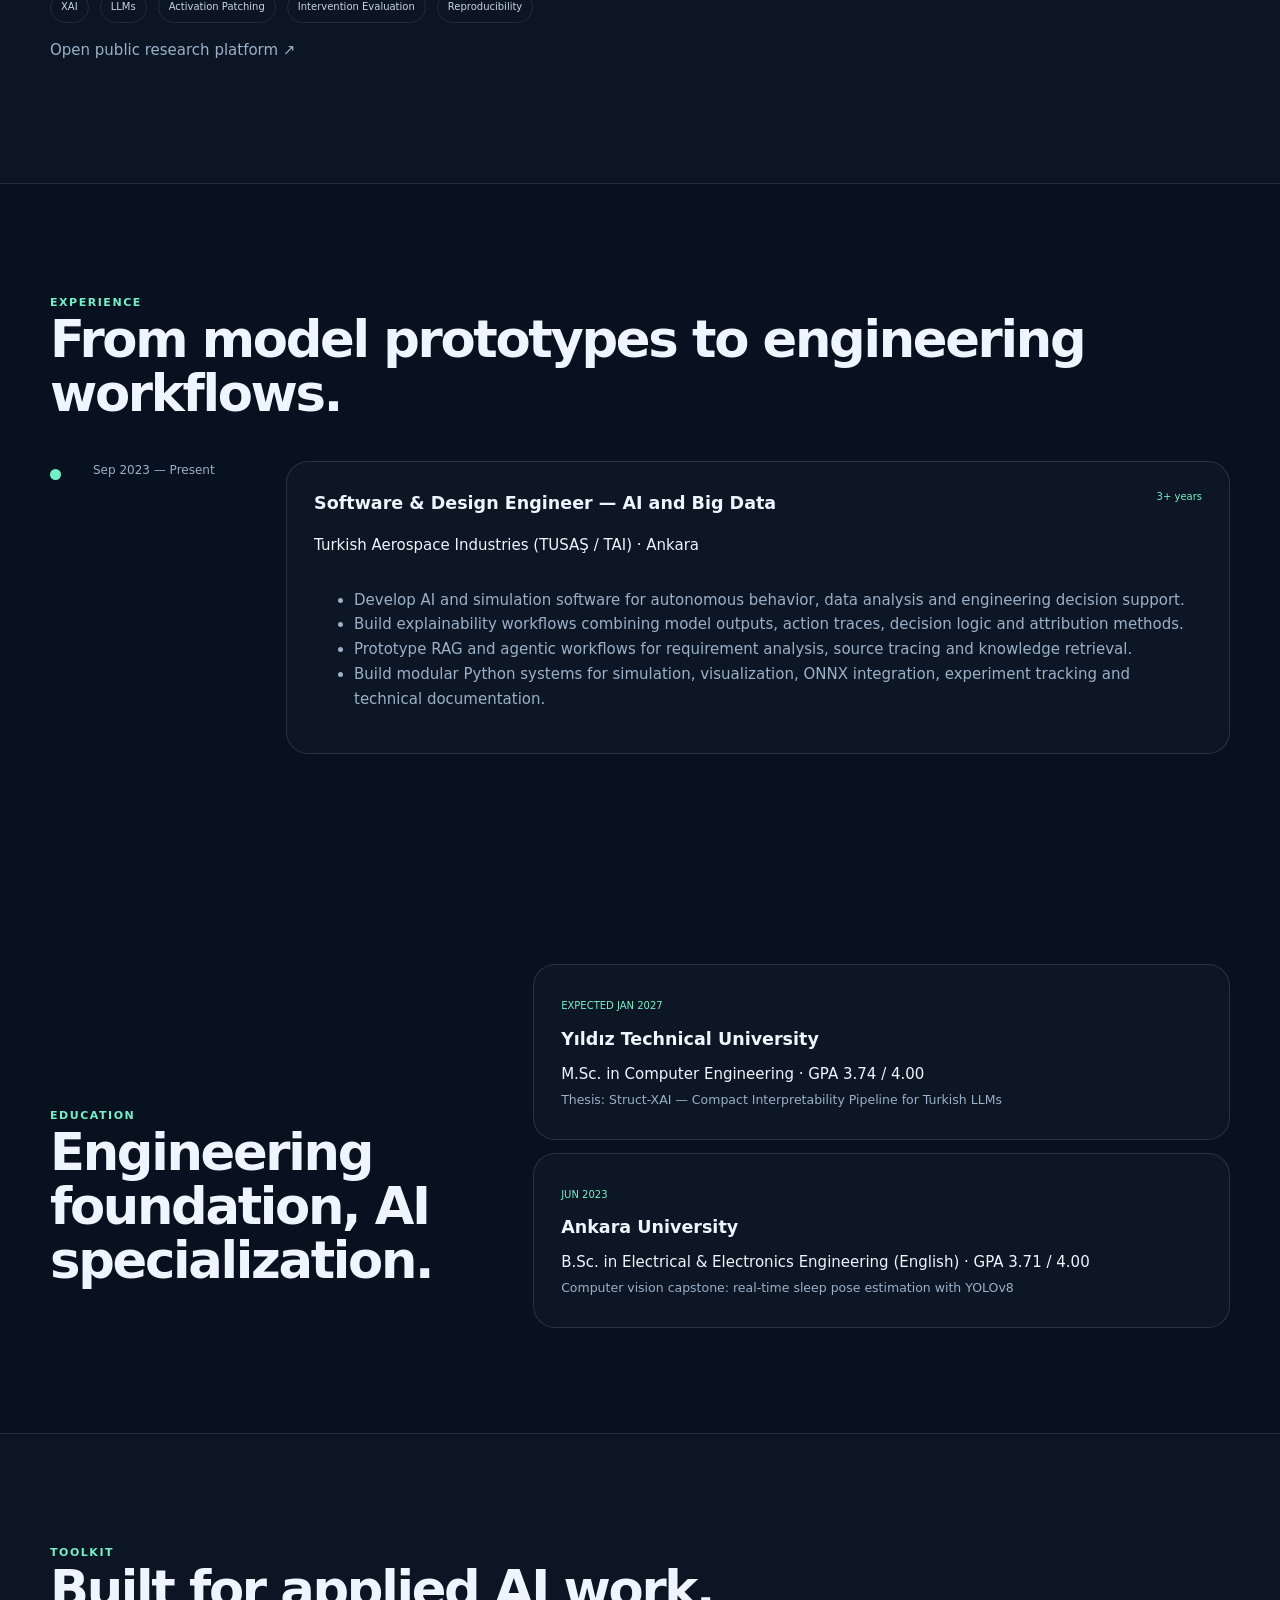
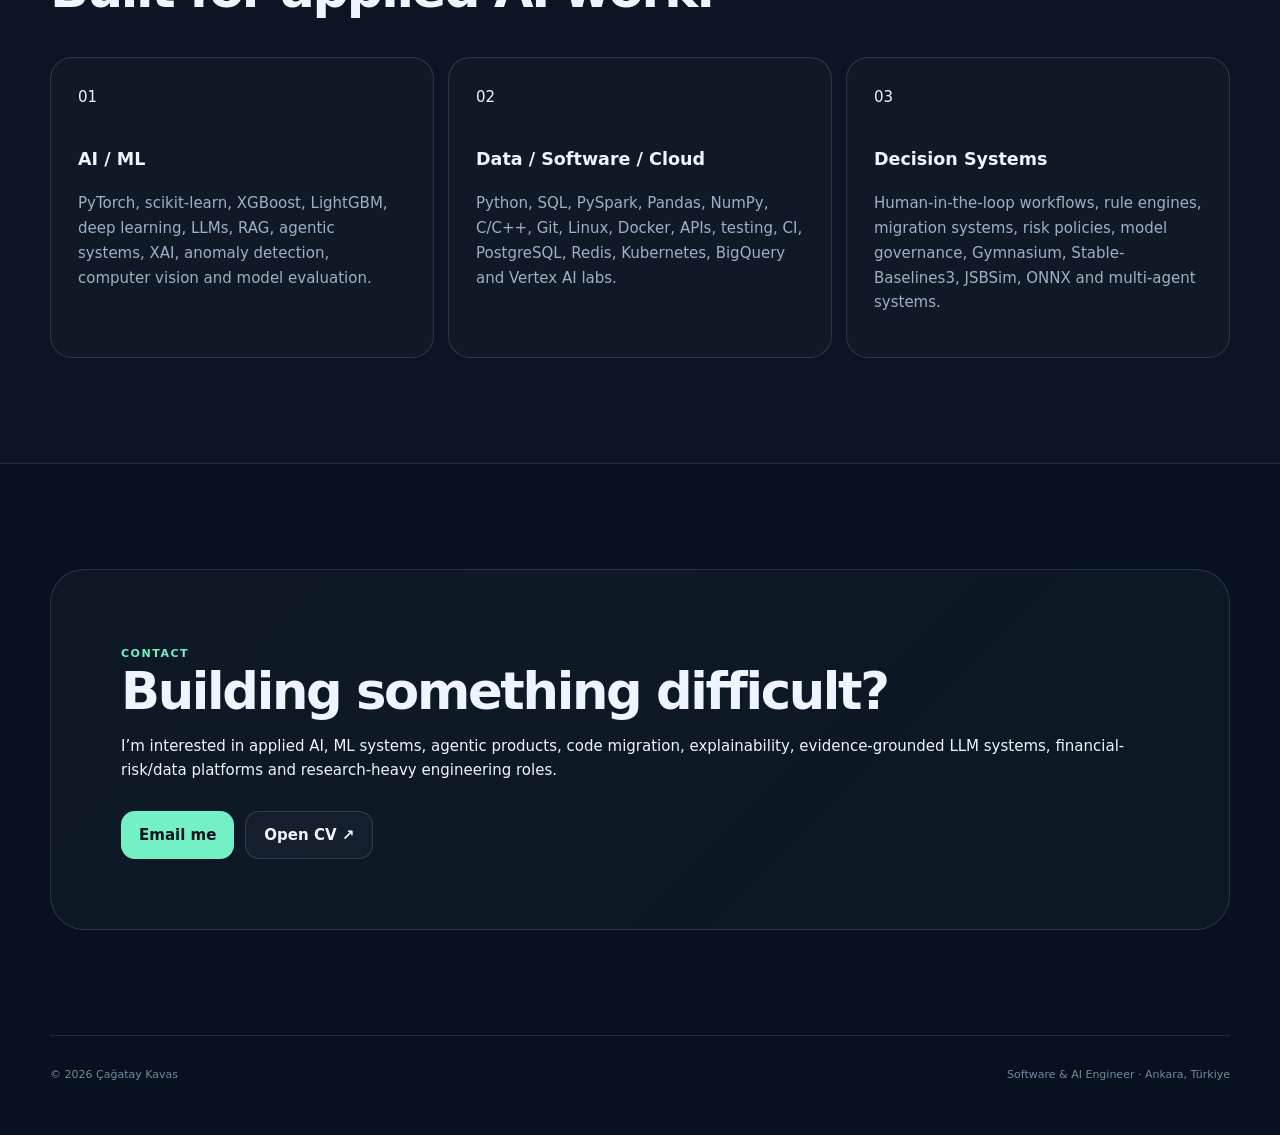
==== commit 3c2db39f: "portfolio: promote verified flagship AI systems" ====
--- a/index.html
+++ b/index.html
@@ -6,10 +6,10 @@
   <meta name="theme-color" content="#07111f" />
   <meta name="robots" content="index, follow" />
   <title>Çağatay Kavas | Software & AI Engineer</title>
-  <meta name="description" content="Software & AI Engineer building agentic AI, ML systems, code-migration tooling, banking-risk platforms, explainability pipelines, reinforcement learning and data systems." />
+  <meta name="description" content="Software & AI Engineer building agentic code-migration systems, production ML, reproducible LLM interpretability, evidence-grounded RAG, banking-risk platforms and data systems." />
   <meta name="author" content="Çağatay Kavas" />
   <meta property="og:title" content="Çağatay Kavas | Software & AI Engineer" />
-  <meta property="og:description" content="Agentic AI, production ML, banking risk, code migration, human-AI workflows, data systems and explainable models." />
+  <meta property="og:description" content="Agentic migration, production ML, banking risk, explainable AI, evidence-grounded RAG, human-AI workflows and data systems." />
   <meta property="og:type" content="website" />
   <meta property="og:image" content="Cagatay_Kavas_Vesika.jpg" />
   <meta name="twitter:card" content="summary_large_image" />
@@ -31,7 +31,7 @@
         <div class="hero-copy reveal">
           <div class="eyebrow"><span class="status-dot"></span>Ankara, Türkiye · Applied AI / ML Engineering</div>
           <h1>I build AI systems that have to <span class="gradient-text">work beyond the notebook.</span></h1>
-          <p class="hero-lead">Software & AI Engineer with 3+ years of experience across agentic systems, machine learning, simulation, anomaly detection, computer vision, LLM systems and explainable AI. My recent public work focuses on test-driven code migration, production-oriented banking ML, human–agent decision workflows, cloud/MLOps engineering and data platforms.</p>
+          <p class="hero-lead">Software & AI Engineer with 3+ years of experience across agentic systems, machine learning, simulation, anomaly detection, computer vision, LLM systems and explainable AI. My recent public work focuses on test-driven code migration, production-oriented banking ML, reproducible interpretability, evidence-grounded RAG, human–agent decision workflows and cloud/data engineering.</p>
           <div class="hero-actions"><a class="button button-primary" href="#work">Explore selected work <span aria-hidden="true">↓</span></a><a class="button button-ghost" href="mailto:cagataykavas2001@gmail.com">Get in touch</a></div>
           <div class="social-row" aria-label="Social links"><a href="https://github.com/cagataykavas" target="_blank" rel="noopener">GitHub ↗</a><a href="https://www.linkedin.com/in/cagatay-kavas-2b5598209/" target="_blank" rel="noopener">LinkedIn ↗</a><a href="https://youtu.be/bw39YavErL0?si=DomrWFxxATDhxrtR" target="_blank" rel="noopener">Presentation ↗</a></div>
         </div>
@@ -42,28 +42,122 @@
         </div>
       </div>
     </section>
+
     <section class="metric-band section-shell reveal" aria-label="Selected metrics">
       <article><strong>3+</strong><span>years in AI & software engineering</span></article><article><strong>8+</strong><span>anomaly-detection architectures benchmarked</span></article><article><strong>14,715</strong><span>images in a YOLOv8 computer-vision corpus</span></article><article><strong>~0.978</strong><span>mAP on real-time sleep-pose recognition</span></article>
     </section>
+
     <section id="work" class="section-shell section-space">
-      <div class="section-heading reveal"><div><span class="kicker">SELECTED WORK</span><h2>Engineering across models, agents, data and systems.</h2></div><p>I like projects where the interesting part is not merely training a model, but connecting it to a repeatable workflow, evaluation loop, migration process, deployment boundary or human decision.</p></div>
+      <div class="section-heading reveal"><div><span class="kicker">SELECTED WORK</span><h2>Engineering across models, agents, data and systems.</h2></div><p>I like projects where the difficult part is not merely producing a model output, but making the surrounding workflow inspectable, testable, recoverable and measurable.</p></div>
       <div class="project-grid">
-        <article class="project-card project-card-featured reveal"><div class="project-topline"><span class="project-index">01</span><span class="project-tag">Agentic AI · Code Migration</span></div><h3>Agentic Migrator</h3><p>A deterministic-first, test-driven code migration system. Known transformations run as reusable rules; failures are classified; an LLM synthesizes minimal candidate repairs only when required; successful fixes enter governed rule memory and are regression-tested before broader reuse.</p><div class="chip-row"><span>Agentic AI</span><span>AST</span><span>Pytest</span><span>Rule Memory</span><span>CI</span></div><div class="flow-visual" aria-hidden="true"><span>Rules</span><b>→</b><span>Tests</span><b>→</b><span>Repair</span><b>→</b><span>Memory</span></div><p><a href="https://github.com/cagataykavas/agentic-migrator" target="_blank" rel="noopener">Explore repository ↗</a></p></article>
-        <article class="project-card reveal"><div class="project-topline"><span class="project-index">02</span><span class="project-tag">Global Banking · Production ML</span></div><h3>Banking Risk ML Platform</h3><p>A synthetic end-to-end risk decision platform spanning out-of-time validation, ROC/PR/KS/lift/calibration, expected-loss-aware thresholding, champion–challenger governance, drift monitoring, human review and cloud deployment patterns.</p><div class="chip-row"><span>Python</span><span>SQL</span><span>PySpark</span><span>XGBoost</span><span>LightGBM</span><span>Vertex AI</span></div><div class="flow-visual" aria-hidden="true"><span>Data</span><b>→</b><span>Validate</span><b>→</b><span>Risk</span><b>→</b><span>Policy</span></div><p><a href="https://github.com/cagataykavas/banking-risk-ml-platform" target="_blank" rel="noopener">Explore banking ML platform ↗</a></p></article>
-        <article class="project-card reveal"><div class="project-topline"><span class="project-index">03</span><span class="project-tag">Human–Agent AI · FinTech</span></div><h3>Human–Agent Decision & Financial Crime Labs</h3><p>Portfolio systems for AI-assisted onboarding and financial-crime review: explicit escalation policy, evidence provenance, reviewer queues, automation-bias evaluation, audit trails and service metrics that measure the interaction around a model—not only model accuracy.</p><div class="chip-row"><span>Human-in-the-loop</span><span>Agentic Workflows</span><span>FinTech</span><span>Responsible AI</span></div><div class="flow-visual" aria-hidden="true"><span>Evidence</span><b>→</b><span>Agent</span><b>→</b><span>Policy</span><b>→</b><span>Human</span></div><p><a href="https://github.com/cagataykavas/financial-crime-copilot" target="_blank" rel="noopener">Financial Crime Copilot ↗</a> · <a href="https://github.com/cagataykavas/human-agent-service-design" target="_blank" rel="noopener">Service Design Lab ↗</a></p></article>
-        <article class="project-card reveal"><div class="project-topline"><span class="project-index">04</span><span class="project-tag">Reinforcement Learning · Simulation</span></div><h3>Computer Generated Forces & Multi-Aircraft Simulation</h3><p>Reinforcement-learning and simulation components for autonomous aircraft behavior: scenario initialization, target logic, kill/reset handling, repeatable experiment logging and evaluation metrics.</p><div class="chip-row"><span>Python</span><span>PyTorch</span><span>Gymnasium</span><span>Stable-Baselines3</span><span>JSBSim</span></div><div class="project-visual sim-visual" aria-hidden="true"><div class="node node-a"></div><div class="node node-b"></div><div class="node node-c"></div></div></article>
-        <article class="project-card reveal"><div class="project-topline"><span class="project-index">05</span><span class="project-tag">Applied ML · Time Series</span></div><h3>Flight-Test Data Anomaly Detection</h3><p>End-to-end pipelines for unlabeled helicopter flight-test data, covering preprocessing, windowing, reconstruction scoring, statistical thresholding, model comparison and failure analysis.</p><div class="chip-row"><span>VAE</span><span>CNN-LSTM</span><span>TCN-LSTM</span><span>PyTorch</span></div><div class="sparkline" aria-hidden="true"><svg viewBox="0 0 520 150" preserveAspectRatio="none"><path d="M0,88 C28,84 37,94 61,91 C88,87 100,49 128,58 C150,65 166,104 190,88 C211,74 227,80 245,72 C267,62 279,21 303,28 C332,35 343,110 374,91 C397,78 410,86 433,69 C458,50 477,56 520,44" /><line x1="302" y1="16" x2="302" y2="134" /></svg></div></article>
-        <article class="project-card reveal"><div class="project-topline"><span class="project-index">06</span><span class="project-tag">LLM Systems · RAG</span></div><h3>Enterprise RAG & Agentic Engineering Prototypes</h3><p>Retrieval-augmented workflows for technical-document comparison, requirement conflict detection, evidence tracing, engineering knowledge retrieval and human-reviewable agentic outputs.</p><div class="chip-row"><span>RAG</span><span>Agents</span><span>Retrieval</span><span>Structured Outputs</span></div><div class="flow-visual" aria-hidden="true"><span>Documents</span><b>→</b><span>Retrieve</span><b>→</b><span>Compare</span><b>→</b><span>Evidence</span></div></article>
-        <article class="project-card reveal"><div class="project-topline"><span class="project-index">07</span><span class="project-tag">Computer Vision</span></div><h3>Real-Time Smart Sleep Pose Estimation</h3><p>YOLOv8-based undergraduate capstone trained on 14,715 images and evaluated at approximately 0.978 mAP for real-time sleep-pose recognition.</p><div class="chip-row"><span>YOLOv8</span><span>OpenCV</span><span>Real-time CV</span></div><div class="cv-visual" aria-hidden="true"><div class="bbox bbox-a"><span>0.98</span></div><div class="bbox bbox-b"><span>0.96</span></div></div></article>
+        <article class="project-card project-card-featured reveal">
+          <div class="project-topline"><span class="project-index">01</span><span class="project-tag">Agentic AI · Code Migration</span></div>
+          <h3>Agentic Migrator</h3>
+          <p>A deterministic-first migration platform that applies source-preserving structural transformations, tests candidates in bounded sandboxes, escalates failures to an optional LLM repair loop, and promotes successful learned rules through governed memory rather than blindly rewriting repositories.</p>
+          <div class="chip-row"><span>Agentic AI</span><span>AST</span><span>Git Worktrees</span><span>Sandbox</span><span>Rule Governance</span><span>CI</span></div>
+          <div class="flow-visual" aria-hidden="true"><span>Plan</span><b>→</b><span>Transform</span><b>→</b><span>Test</span><b>→</b><span>Learn</span></div>
+          <p><a href="https://github.com/cagataykavas/agentic-migrator" target="_blank" rel="noopener">Explore repository ↗</a></p>
+        </article>
+
+        <article class="project-card reveal">
+          <div class="project-topline"><span class="project-index">02</span><span class="project-tag">Global Banking · Production ML</span></div>
+          <h3>Banking Risk ML Platform</h3>
+          <p>A synthetic end-to-end risk decision platform spanning out-of-time validation, ROC/PR/KS/lift/calibration, expected-loss-aware thresholding, champion–challenger and shadow evaluation, delayed labels, drift monitoring, human review and cloud deployment patterns.</p>
+          <div class="chip-row"><span>Python</span><span>SQL</span><span>PySpark</span><span>XGBoost</span><span>LightGBM</span><span>Vertex AI</span></div>
+          <div class="flow-visual" aria-hidden="true"><span>Data</span><b>→</b><span>Validate</span><b>→</b><span>Risk</span><b>→</b><span>Policy</span></div>
+          <p><a href="https://github.com/cagataykavas/banking-risk-ml-platform" target="_blank" rel="noopener">Explore banking ML platform ↗</a></p>
+        </article>
+
+        <article class="project-card reveal">
+          <div class="project-topline"><span class="project-index">03</span><span class="project-tag">LLM Interpretability · Reproducible XAI</span></div>
+          <h3>Struct-XAI Platform</h3>
+          <p>A compact interpretability platform for tracing candidate decisions across transformer layers with explicit first-token margin semantics, controlled deletion/replacement interventions, activation patching, quantitative intervention effects, experiment provenance and cross-run explanation stability.</p>
+          <div class="chip-row"><span>PyTorch</span><span>Transformers</span><span>Logit Lens</span><span>Activation Patching</span><span>Provenance</span><span>Stability</span></div>
+          <div class="flow-visual" aria-hidden="true"><span>Prompt</span><b>→</b><span>Layers</span><b>→</b><span>Intervene</span><b>→</b><span>Verify</span></div>
+          <p><a href="https://github.com/cagataykavas/struct-xai-platform" target="_blank" rel="noopener">Explore Struct-XAI ↗</a></p>
+        </article>
+
+        <article class="project-card reveal">
+          <div class="project-topline"><span class="project-index">04</span><span class="project-tag">LLM Systems · RAG · Evaluation</span></div>
+          <h3>RAG Document Intelligence</h3>
+          <p>An evidence-grounded document system with persistent ingestion, hybrid word/character sparse retrieval, ranked retrieval evaluation, zero/one/few-shot benchmarking, citation rejection, claim-to-evidence tracing and quarantine of high-risk instruction-like retrieved content.</p>
+          <div class="chip-row"><span>RAG</span><span>MRR / nDCG</span><span>Few-shot Eval</span><span>Evidence Policy</span><span>FastAPI</span><span>Docker</span></div>
+          <div class="flow-visual" aria-hidden="true"><span>Retrieve</span><b>→</b><span>Policy</span><b>→</b><span>Generate</span><b>→</b><span>Audit</span></div>
+          <p><a href="https://github.com/cagataykavas/rag-document-intelligence" target="_blank" rel="noopener">Explore RAG system ↗</a></p>
+        </article>
+
+        <article class="project-card reveal">
+          <div class="project-topline"><span class="project-index">05</span><span class="project-tag">Human–Agent AI · FinTech</span></div>
+          <h3>Human–Agent Decision & Financial Crime Labs</h3>
+          <p>Portfolio systems for AI-assisted onboarding and financial-crime review: explicit escalation policy, evidence provenance, reviewer queues, automation-bias evaluation, tamper-evident audit trails and service metrics that measure the interaction around a model—not only model accuracy.</p>
+          <div class="chip-row"><span>Human-in-the-loop</span><span>Agentic Workflows</span><span>FinTech</span><span>Responsible AI</span></div>
+          <div class="flow-visual" aria-hidden="true"><span>Evidence</span><b>→</b><span>Agent</span><b>→</b><span>Policy</span><b>→</b><span>Human</span></div>
+          <p><a href="https://github.com/cagataykavas/financial-crime-copilot" target="_blank" rel="noopener">Financial Crime Copilot ↗</a> · <a href="https://github.com/cagataykavas/human-agent-service-design" target="_blank" rel="noopener">Service Design Lab ↗</a></p>
+        </article>
+
+        <article class="project-card reveal">
+          <div class="project-topline"><span class="project-index">06</span><span class="project-tag">Reinforcement Learning · Simulation</span></div>
+          <h3>Computer Generated Forces & Multi-Aircraft Simulation</h3>
+          <p>Reinforcement-learning and simulation components for autonomous aircraft behavior: scenario initialization, target logic, kill/reset handling, repeatable experiment logging and evaluation metrics.</p>
+          <div class="chip-row"><span>Python</span><span>PyTorch</span><span>Gymnasium</span><span>Stable-Baselines3</span><span>JSBSim</span></div>
+          <div class="project-visual sim-visual" aria-hidden="true"><div class="node node-a"></div><div class="node node-b"></div><div class="node node-c"></div></div>
+        </article>
+
+        <article class="project-card reveal">
+          <div class="project-topline"><span class="project-index">07</span><span class="project-tag">Applied ML · Time Series</span></div>
+          <h3>Time-Series Anomaly Detection</h3>
+          <p>End-to-end anomaly-detection pipelines covering preprocessing, windowing, reconstruction scoring, statistical thresholding, architecture comparison and failure analysis over unlabeled engineering time series.</p>
+          <div class="chip-row"><span>VAE</span><span>CNN-LSTM</span><span>TCN-LSTM</span><span>PyTorch</span></div>
+          <div class="sparkline" aria-hidden="true"><svg viewBox="0 0 520 150" preserveAspectRatio="none"><path d="M0,88 C28,84 37,94 61,91 C88,87 100,49 128,58 C150,65 166,104 190,88 C211,74 227,80 245,72 C267,62 279,21 303,28 C332,35 343,110 374,91 C397,78 410,86 433,69 C458,50 477,56 520,44" /><line x1="302" y1="16" x2="302" y2="134" /></svg></div>
+        </article>
+
+        <article class="project-card reveal">
+          <div class="project-topline"><span class="project-index">08</span><span class="project-tag">Computer Vision</span></div>
+          <h3>Real-Time Smart Sleep Pose Estimation</h3>
+          <p>YOLOv8-based undergraduate capstone trained on 14,715 images and evaluated at approximately 0.978 mAP for real-time sleep-pose recognition.</p>
+          <div class="chip-row"><span>YOLOv8</span><span>OpenCV</span><span>Real-time CV</span></div>
+          <div class="cv-visual" aria-hidden="true"><div class="bbox bbox-a"><span>0.98</span></div><div class="bbox bbox-b"><span>0.96</span></div></div>
+        </article>
       </div>
     </section>
-    <section id="research" class="research-section"><div class="section-shell section-space"><div class="research-grid"><div class="research-copy reveal"><span class="kicker">M.SC. RESEARCH · 2026</span><h2>Struct-XAI</h2><h3>Compact interpretability pipeline for Turkish LLMs.</h3><p>My thesis work studies model behavior through candidate-aware attribution, span deletion and replacement tests, layer-wise decision-margin analysis, sign-flip detection, token-layer heatmaps and activation patching.</p><p>The evaluation spans three instruction-tuned LLMs, fourteen prompts and five task categories to expose model-specific blind spots and unstable reasoning patterns.</p><div class="chip-row chip-row-light"><span>XAI</span><span>LLMs</span><span>Attribution</span><span>Activation Patching</span><span>Model Evaluation</span></div></div><a class="video-card reveal" href="https://youtu.be/bw39YavErL0?si=DomrWFxxATDhxrtR" target="_blank" rel="noopener"><img src="https://img.youtube.com/vi/bw39YavErL0/maxresdefault.jpg" alt="Presentation video thumbnail" loading="lazy" /><div class="video-overlay"></div><div class="play-button">▶</div><div class="video-meta"><span>Research presentation</span><strong>Watch on YouTube</strong></div></a></div></div></section>
-    <section id="experience" class="section-shell section-space"><div class="section-heading reveal"><div><span class="kicker">EXPERIENCE</span><h2>From model prototypes to engineering workflows.</h2></div></div><div class="timeline"><article class="timeline-item reveal"><div class="timeline-marker"></div><div class="timeline-date">Sep 2023 — Present</div><div class="timeline-content"><div class="role-heading"><div><h3>Software & Design Engineer — AI and Big Data</h3><p>Turkish Aerospace Industries (TUSAŞ / TAI) · Ankara</p></div><span class="role-badge">3+ years</span></div><ul><li>Develop AI and simulation software for autonomous behavior, data analysis and engineering decision support.</li><li>Build explainability workflows combining model outputs, action traces, decision logic and attribution methods.</li><li>Prototype RAG and agentic workflows for requirement analysis, source tracing and knowledge retrieval.</li><li>Build modular Python systems for simulation, visualization, ONNX integration, experiment tracking and technical documentation.</li></ul></div></article></div></section>
-    <section id="education" class="section-shell section-space"><div class="education-grid"><div class="section-heading compact reveal"><div><span class="kicker">EDUCATION</span><h2>Engineering foundation, AI specialization.</h2></div></div><div class="education-list"><article class="education-card reveal"><span class="edu-year">Expected Jan 2027</span><h3>Yıldız Technical University</h3><p>M.Sc. in Computer Engineering · GPA 3.74 / 4.00</p><small>Thesis: Struct-XAI — Compact Interpretability Pipeline for Turkish LLMs</small></article><article class="education-card reveal"><span class="edu-year">Jun 2023</span><h3>Ankara University</h3><p>B.Sc. in Electrical & Electronics Engineering (English) · GPA 3.71 / 4.00</p><small>Computer vision capstone: real-time sleep pose estimation with YOLOv8</small></article></div></div></section>
-    <section class="skills-section"><div class="section-shell section-space"><div class="section-heading reveal"><div><span class="kicker">TOOLKIT</span><h2>Built for applied AI work.</h2></div></div><div class="skills-grid"><article class="skill-card reveal"><span>01</span><h3>AI / ML</h3><p>PyTorch, scikit-learn, XGBoost, LightGBM, deep learning, LLMs, RAG, agentic systems, XAI, anomaly detection, computer vision and model evaluation.</p></article><article class="skill-card reveal"><span>02</span><h3>Data / Software / Cloud</h3><p>Python, SQL, PySpark, Pandas, NumPy, C/C++, Git, Linux, Docker, APIs, testing, CI, PostgreSQL, Redis, Kubernetes, BigQuery and Vertex AI labs.</p></article><article class="skill-card reveal"><span>03</span><h3>Decision Systems</h3><p>Human-in-the-loop workflows, rule engines, migration systems, risk policies, model governance, Gymnasium, Stable-Baselines3, JSBSim, ONNX and multi-agent systems.</p></article></div></div></section>
-    <section class="section-shell section-space contact-section reveal"><div class="contact-card"><span class="kicker">CONTACT</span><h2>Building something difficult?</h2><p>I’m interested in applied AI, ML systems, agentic products, code migration, explainability, financial-risk/data platforms and research-heavy engineering roles.</p><div class="hero-actions"><a class="button button-primary" href="mailto:cagataykavas2001@gmail.com">Email me</a><a class="button button-ghost light" href="Cagatay Kavas CV.pdf" target="_blank" rel="noopener">Open CV ↗</a></div></div></section>
+
+    <section id="research" class="research-section">
+      <div class="section-shell section-space">
+        <div class="research-grid">
+          <div class="research-copy reveal">
+            <span class="kicker">M.SC. RESEARCH · 2026</span>
+            <h2>Struct-XAI</h2>
+            <h3>Compact, inspectable interpretability for instruction-tuned LLMs.</h3>
+            <p>My thesis work studies model behavior through candidate-aware decision traces, span deletion and replacement, layer-wise margins, sign-flip analysis and activation patching. The public platform now also records quantitative intervention effects, experiment fingerprints and cross-run stability instead of treating a heatmap alone as evidence.</p>
+            <p>The research evaluation uses compact instruction-model tasks to expose model-specific blind spots, decision instability and scaling behavior while keeping methodological limits explicit.</p>
+            <div class="chip-row chip-row-light"><span>XAI</span><span>LLMs</span><span>Activation Patching</span><span>Intervention Evaluation</span><span>Reproducibility</span></div>
+            <p><a href="https://github.com/cagataykavas/struct-xai-platform" target="_blank" rel="noopener">Open public research platform ↗</a></p>
+          </div>
+          <a class="video-card reveal" href="https://youtu.be/bw39YavErL0?si=DomrWFxxATDhxrtR" target="_blank" rel="noopener"><img src="https://img.youtube.com/vi/bw39YavErL0/maxresdefault.jpg" alt="Presentation video thumbnail" loading="lazy" /><div class="video-overlay"></div><div class="play-button">▶</div><div class="video-meta"><span>Research presentation</span><strong>Watch on YouTube</strong></div></a>
+        </div>
+      </div>
+    </section>
+
+    <section id="experience" class="section-shell section-space">
+      <div class="section-heading reveal"><div><span class="kicker">EXPERIENCE</span><h2>From model prototypes to engineering workflows.</h2></div></div>
+      <div class="timeline">
+        <article class="timeline-item reveal"><div class="timeline-marker"></div><div class="timeline-date">Sep 2023 — Present</div><div class="timeline-content"><div class="role-heading"><div><h3>Software & Design Engineer — AI and Big Data</h3><p>Turkish Aerospace Industries (TUSAŞ / TAI) · Ankara</p></div><span class="role-badge">3+ years</span></div><ul><li>Develop AI and simulation software for autonomous behavior, data analysis and engineering decision support.</li><li>Build explainability workflows combining model outputs, action traces, decision logic and attribution methods.</li><li>Prototype RAG and agentic workflows for requirement analysis, source tracing and knowledge retrieval.</li><li>Build modular Python systems for simulation, visualization, ONNX integration, experiment tracking and technical documentation.</li></ul></div></article>
+      </div>
+    </section>
+
+    <section id="education" class="section-shell section-space">
+      <div class="education-grid"><div class="section-heading compact reveal"><div><span class="kicker">EDUCATION</span><h2>Engineering foundation, AI specialization.</h2></div></div><div class="education-list"><article class="education-card reveal"><span class="edu-year">Expected Jan 2027</span><h3>Yıldız Technical University</h3><p>M.Sc. in Computer Engineering · GPA 3.74 / 4.00</p><small>Thesis: Struct-XAI — Compact Interpretability Pipeline for Turkish LLMs</small></article><article class="education-card reveal"><span class="edu-year">Jun 2023</span><h3>Ankara University</h3><p>B.Sc. in Electrical & Electronics Engineering (English) · GPA 3.71 / 4.00</p><small>Computer vision capstone: real-time sleep pose estimation with YOLOv8</small></article></div></div>
+    </section>
+
+    <section class="skills-section">
+      <div class="section-shell section-space"><div class="section-heading reveal"><div><span class="kicker">TOOLKIT</span><h2>Built for applied AI work.</h2></div></div><div class="skills-grid"><article class="skill-card reveal"><span>01</span><h3>AI / ML</h3><p>PyTorch, scikit-learn, XGBoost, LightGBM, deep learning, LLMs, RAG, agentic systems, XAI, anomaly detection, computer vision and model evaluation.</p></article><article class="skill-card reveal"><span>02</span><h3>Data / Software / Cloud</h3><p>Python, SQL, PySpark, Pandas, NumPy, C/C++, Git, Linux, Docker, APIs, testing, CI, PostgreSQL, Redis, Kubernetes, BigQuery and Vertex AI labs.</p></article><article class="skill-card reveal"><span>03</span><h3>Decision Systems</h3><p>Human-in-the-loop workflows, rule engines, migration systems, risk policies, model governance, Gymnasium, Stable-Baselines3, JSBSim, ONNX and multi-agent systems.</p></article></div></div>
+    </section>
+
+    <section class="section-shell section-space contact-section reveal">
+      <div class="contact-card"><span class="kicker">CONTACT</span><h2>Building something difficult?</h2><p>I’m interested in applied AI, ML systems, agentic products, code migration, explainability, evidence-grounded LLM systems, financial-risk/data platforms and research-heavy engineering roles.</p><div class="hero-actions"><a class="button button-primary" href="mailto:cagataykavas2001@gmail.com">Email me</a><a class="button button-ghost light" href="Cagatay Kavas CV.pdf" target="_blank" rel="noopener">Open CV ↗</a></div></div>
+    </section>
   </main>
   <footer class="site-footer section-shell"><span>© <span id="year"></span> Çağatay Kavas</span><span>Software & AI Engineer · Ankara, Türkiye</span></footer>
   <script src="script.js"></script>
 </body>
-</html>+</html>
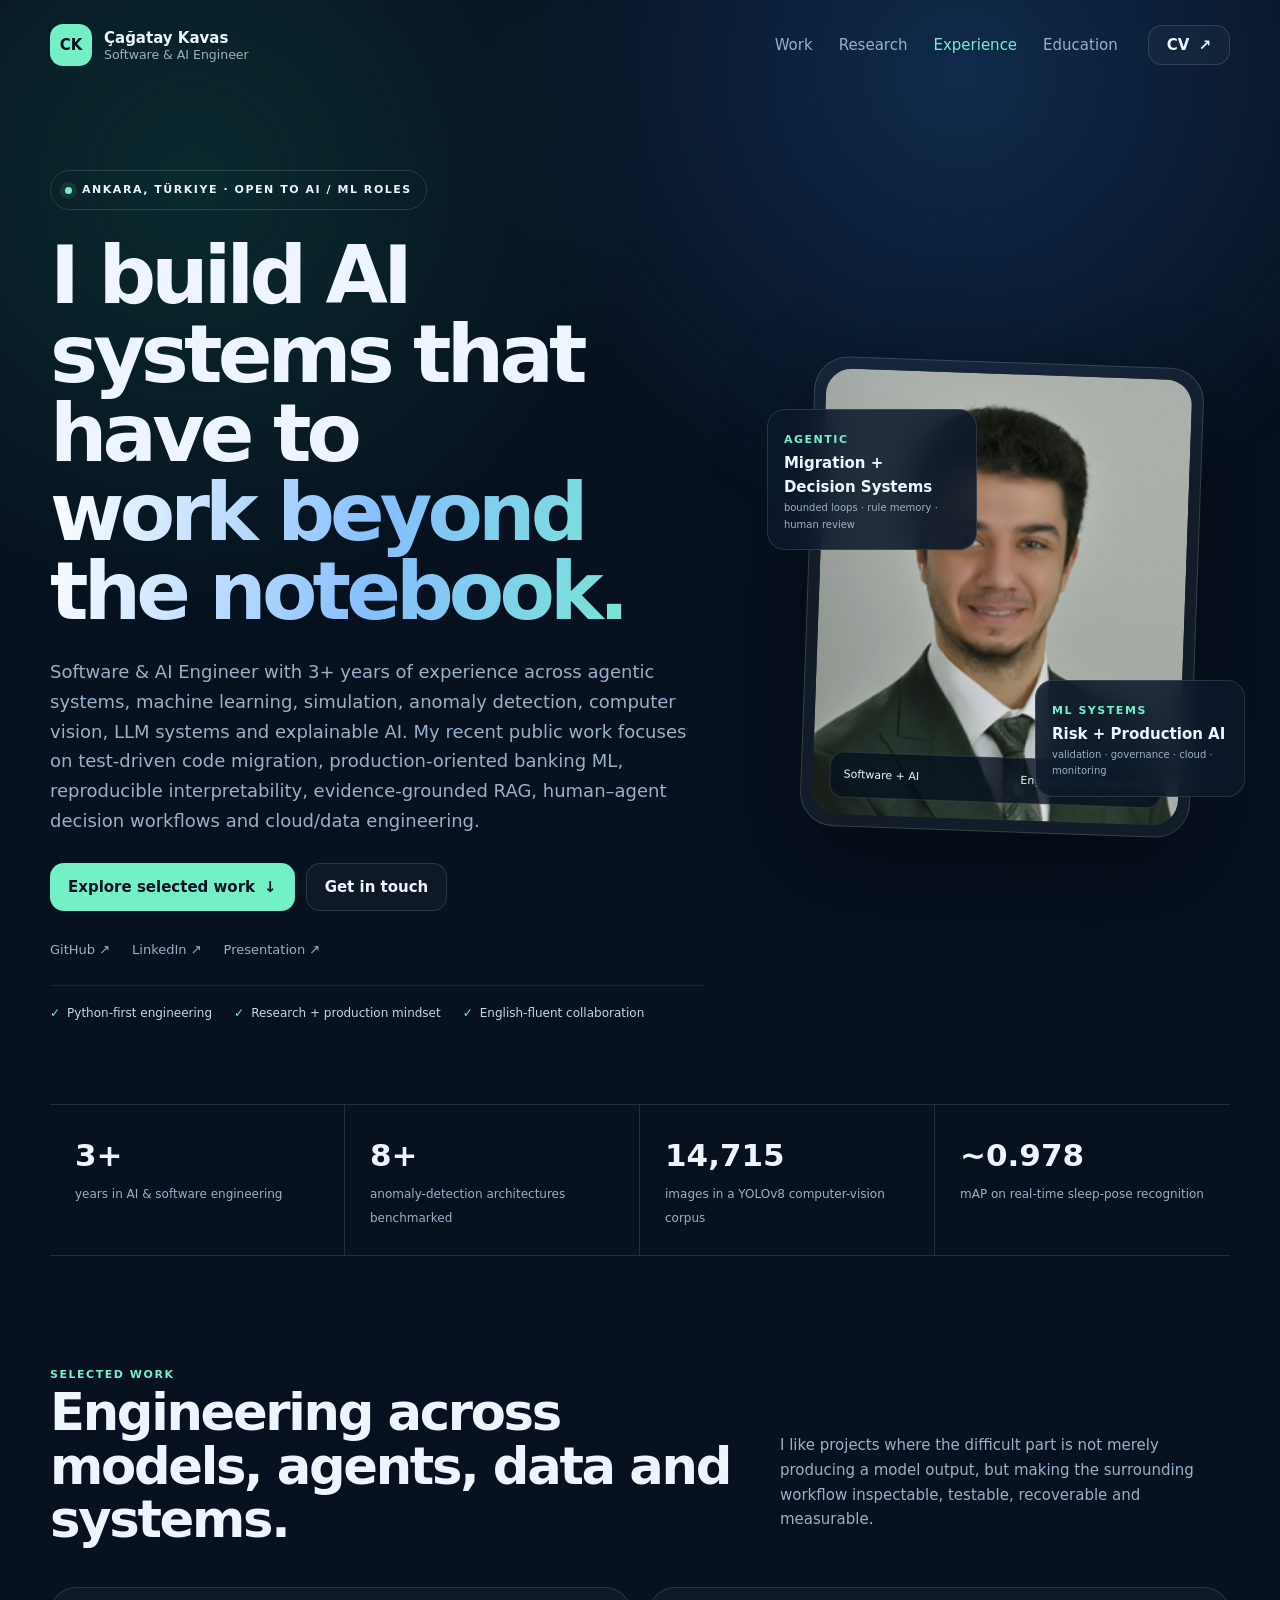
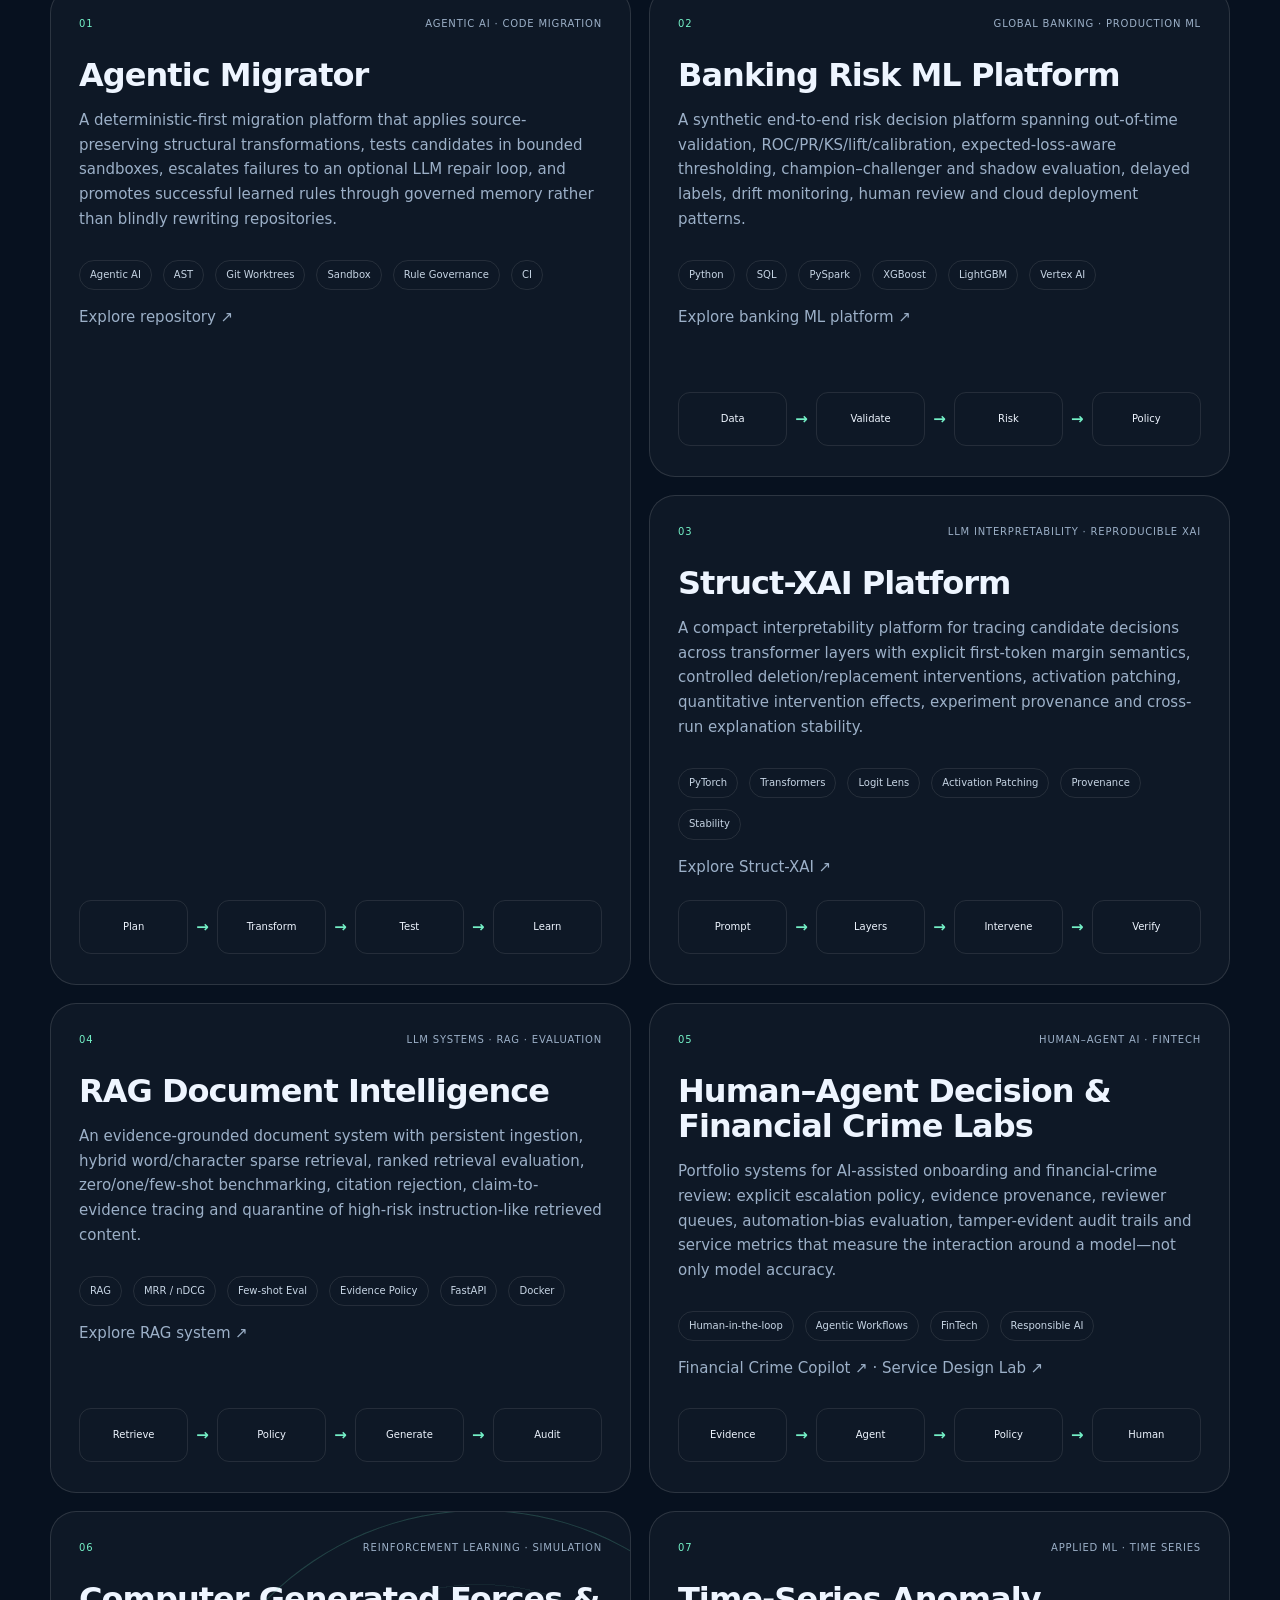
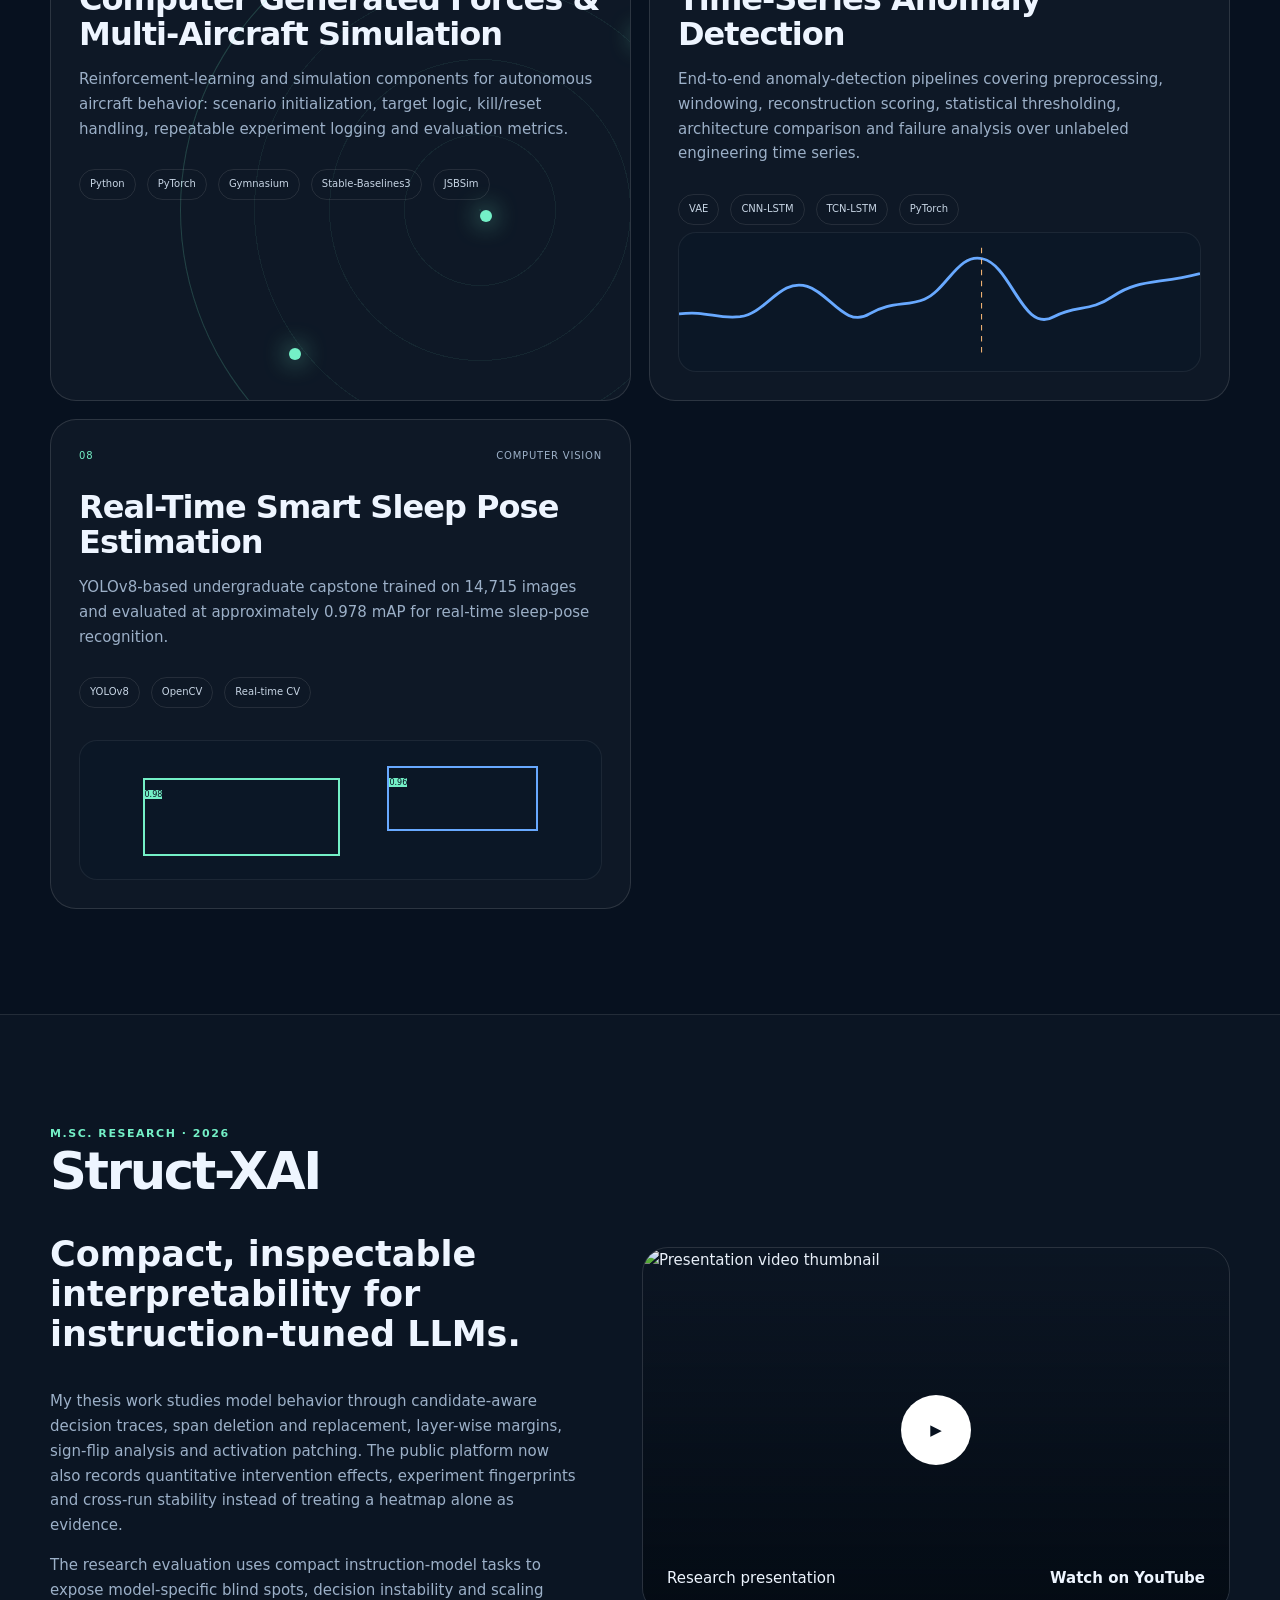
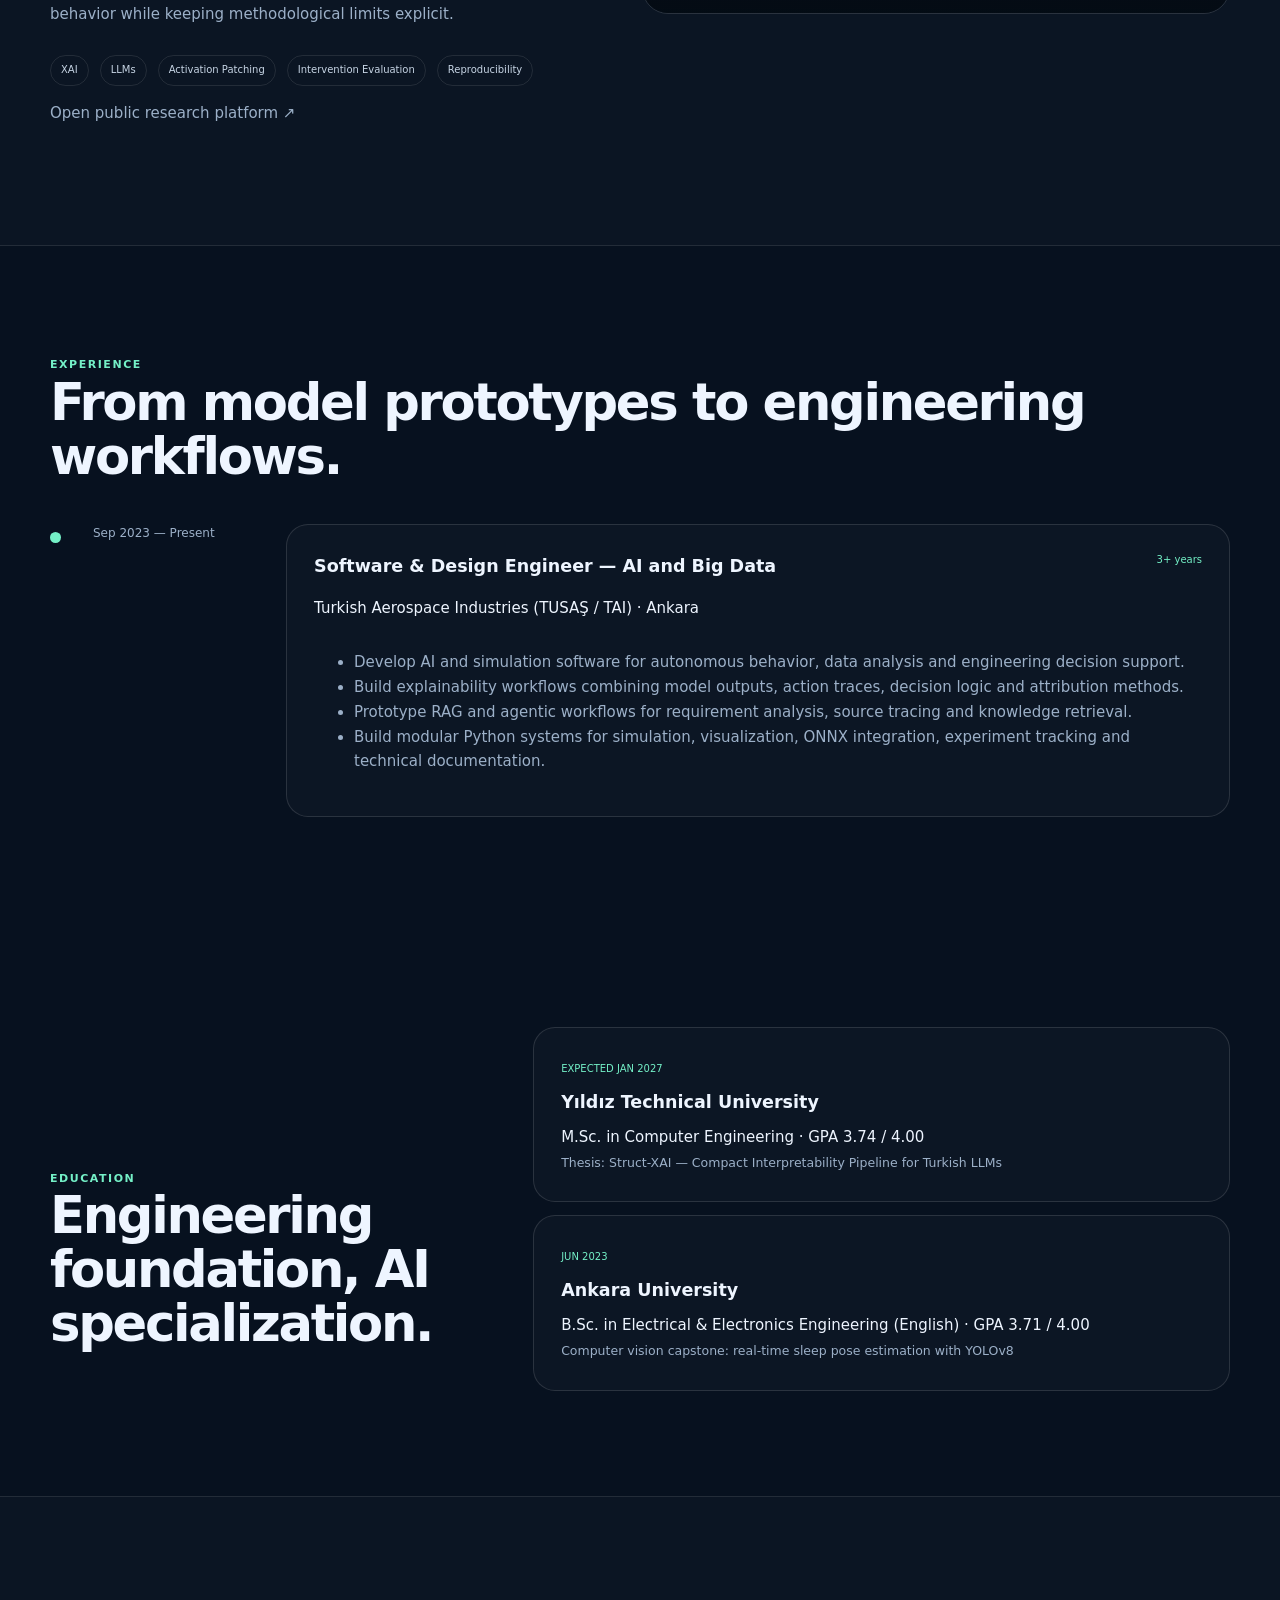
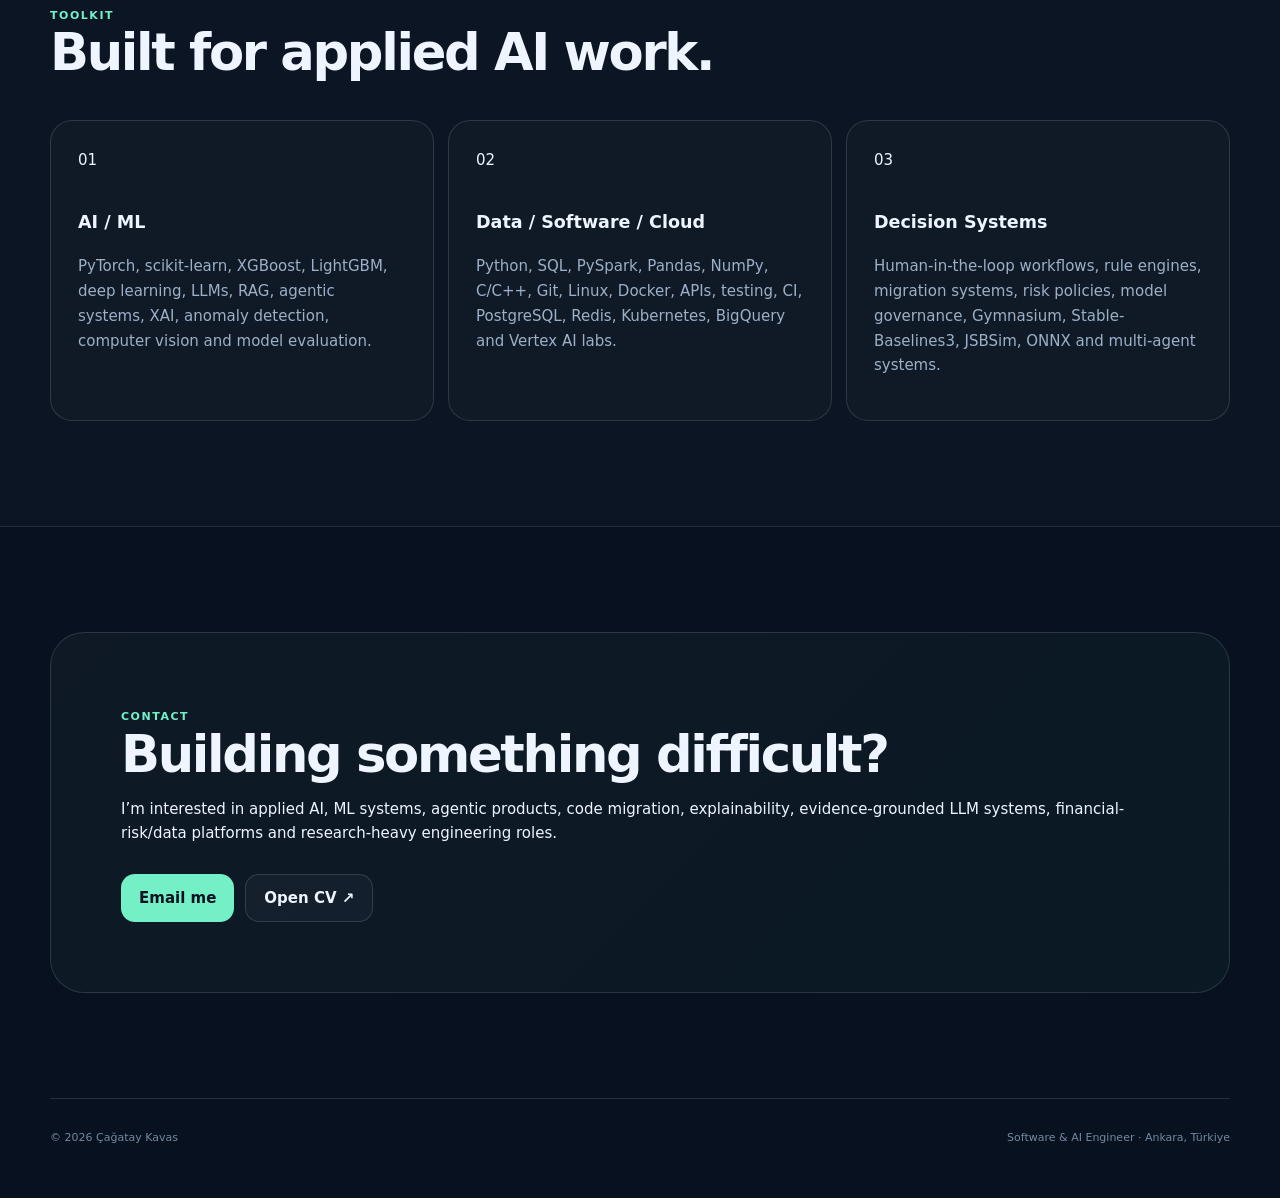
==== commit 4cbcab5c: "feat: polish portfolio UX, accessibility and discoverability" ====
--- a/index.html
+++ b/index.html
@@ -8,10 +8,14 @@
   <title>Çağatay Kavas | Software & AI Engineer</title>
   <meta name="description" content="Software & AI Engineer building agentic code-migration systems, production ML, reproducible LLM interpretability, evidence-grounded RAG, banking-risk platforms and data systems." />
   <meta name="author" content="Çağatay Kavas" />
+  <link rel="canonical" href="https://cagataykavas.github.io/" />
+  <link rel="icon" href="favicon.svg" type="image/svg+xml" />
   <meta property="og:title" content="Çağatay Kavas | Software & AI Engineer" />
   <meta property="og:description" content="Agentic migration, production ML, banking risk, explainable AI, evidence-grounded RAG, human-AI workflows and data systems." />
   <meta property="og:type" content="website" />
-  <meta property="og:image" content="Cagatay_Kavas_Vesika.jpg" />
+  <meta property="og:url" content="https://cagataykavas.github.io/" />
+  <meta property="og:image" content="https://cagataykavas.github.io/Cagatay_Kavas_Vesika.jpg" />
+  <meta property="og:image:alt" content="Portrait of Çağatay Kavas" />
   <meta name="twitter:card" content="summary_large_image" />
   <link rel="preconnect" href="https://fonts.googleapis.com" />
   <link rel="preconnect" href="https://fonts.gstatic.com" crossorigin />
@@ -19,21 +23,23 @@
   <link rel="stylesheet" href="styles.css" />
 </head>
 <body>
+  <a class="skip-link" href="#main-content">Skip to content</a>
   <div class="noise" aria-hidden="true"></div>
   <header class="site-header">
-    <a class="brand" href="#top" aria-label="Çağatay Kavas home"><span class="brand-mark">CK</span><span class="brand-copy"><strong>Çağatay Kavas</strong><small>Software & AI Engineer</small></span></a>
-    <nav class="desktop-nav" aria-label="Primary navigation"><a href="#work">Work</a><a href="#research">Research</a><a href="#experience">Experience</a><a href="#education">Education</a></nav>
-    <a class="button button-small button-ghost" href="Cagatay Kavas CV.pdf" target="_blank" rel="noopener">CV <span aria-hidden="true">↗</span></a>
+    <a class="brand" href="#main-content" aria-label="Çağatay Kavas home"><span class="brand-mark">CK</span><span class="brand-copy"><strong>Çağatay Kavas</strong><small>Software & AI Engineer</small></span></a>
+    <nav class="desktop-nav" id="primary-navigation" aria-label="Primary navigation"><a href="#work">Work</a><a href="#research">Research</a><a href="#experience">Experience</a><a href="#education">Education</a></nav>
+    <div class="header-actions"><a class="button button-small button-ghost header-cv" href="cv.html">CV <span aria-hidden="true">↗</span></a><button class="menu-toggle" type="button" aria-controls="primary-navigation" aria-expanded="false" aria-label="Open navigation"><span></span><span></span><span></span></button></div>
   </header>
-  <main id="top">
+  <main id="main-content">
     <section class="hero section-shell">
       <div class="hero-grid">
         <div class="hero-copy reveal">
-          <div class="eyebrow"><span class="status-dot"></span>Ankara, Türkiye · Applied AI / ML Engineering</div>
+          <div class="eyebrow"><span class="status-dot"></span>Ankara, Türkiye · Open to AI / ML roles</div>
           <h1>I build AI systems that have to <span class="gradient-text">work beyond the notebook.</span></h1>
           <p class="hero-lead">Software & AI Engineer with 3+ years of experience across agentic systems, machine learning, simulation, anomaly detection, computer vision, LLM systems and explainable AI. My recent public work focuses on test-driven code migration, production-oriented banking ML, reproducible interpretability, evidence-grounded RAG, human–agent decision workflows and cloud/data engineering.</p>
           <div class="hero-actions"><a class="button button-primary" href="#work">Explore selected work <span aria-hidden="true">↓</span></a><a class="button button-ghost" href="mailto:cagataykavas2001@gmail.com">Get in touch</a></div>
           <div class="social-row" aria-label="Social links"><a href="https://github.com/cagataykavas" target="_blank" rel="noopener">GitHub ↗</a><a href="https://www.linkedin.com/in/cagatay-kavas-2b5598209/" target="_blank" rel="noopener">LinkedIn ↗</a><a href="https://youtu.be/bw39YavErL0?si=DomrWFxxATDhxrtR" target="_blank" rel="noopener">Presentation ↗</a></div>
+          <ul class="proof-row" aria-label="Professional highlights"><li>Python-first engineering</li><li>Research + production mindset</li><li>English-fluent collaboration</li></ul>
         </div>
         <div class="hero-visual reveal">
           <div class="portrait-card"><div class="portrait-glow"></div><img src="Cagatay_Kavas_Vesika.jpg" alt="Portrait of Çağatay Kavas" /><div class="portrait-caption"><span>Software + AI</span><span>Engineering / Research</span></div></div>
@@ -158,6 +164,7 @@
     </section>
   </main>
   <footer class="site-footer section-shell"><span>© <span id="year"></span> Çağatay Kavas</span><span>Software & AI Engineer · Ankara, Türkiye</span></footer>
+  <script type="application/ld+json">{"@context":"https://schema.org","@type":"Person","name":"Çağatay Kavas","url":"https://cagataykavas.github.io/","image":"https://cagataykavas.github.io/Cagatay_Kavas_Vesika.jpg","jobTitle":"Software & AI Engineer","address":{"@type":"PostalAddress","addressLocality":"Ankara","addressCountry":"TR"},"sameAs":["https://github.com/cagataykavas","https://www.linkedin.com/in/cagatay-kavas-2b5598209/"]}</script>
   <script src="script.js"></script>
 </body>
 </html>
--- a/styles.css
+++ b/styles.css
@@ -1 +1 @@
-*{box-sizing:border-box}html{scroll-behavior:smooth}body{margin:0;background:#07111f;color:#eef5ff;font:15px/1.65 system-ui,-apple-system,Segoe UI,sans-serif}body:before{content:"";position:fixed;inset:0;pointer-events:none;background:radial-gradient(circle at 75% 8%,#17427388,transparent 30rem),radial-gradient(circle at 15% 20%,#12604d55,transparent 28rem);z-index:-1}a{color:inherit;text-decoration:none}img{max-width:100%;display:block}h1,h2,h3,strong{font-family:system-ui,-apple-system,Segoe UI,sans-serif}.section-shell{width:min(1180px,calc(100% - 48px));margin:auto}.section-space{padding:105px 0}.site-header{width:min(1180px,calc(100% - 48px));height:90px;margin:auto;display:flex;align-items:center;gap:30px}.brand{display:flex;align-items:center;gap:12px}.brand-mark{width:42px;height:42px;display:grid;place-items:center;border-radius:13px;background:#74f0c7;color:#07111f;font-weight:900}.brand-copy{display:grid;line-height:1.2}.brand-copy small,.hero-lead,.section-heading p,.project-card p,.research-copy p,.timeline-content ul,.education-card small,.skill-card p{color:#9cb0c8}.desktop-nav{display:flex;gap:26px;margin-left:auto;color:#9cb0c8}.button{display:inline-flex;align-items:center;justify-content:center;gap:9px;min-height:48px;padding:0 18px;border:1px solid #ffffff22;border-radius:14px;font-weight:700}.button-small{min-height:40px}.button-primary{background:#74f0c7;color:#07111f;border:0}.button-ghost{background:#ffffff08}.hero{padding:80px 0}.hero-grid{display:grid;grid-template-columns:1.18fr .82fr;gap:70px;align-items:center}.eyebrow,.kicker,.mini-label{font-size:11px;letter-spacing:.14em;text-transform:uppercase;font-weight:800}.eyebrow{display:inline-flex;align-items:center;gap:10px;border:1px solid #ffffff22;padding:10px 14px;border-radius:999px}.status-dot{width:7px;height:7px;border-radius:50%;background:#74f0c7}.hero h1{font-size:clamp(52px,6.3vw,90px);line-height:.98;letter-spacing:-.06em;margin:26px 0}.gradient-text{display:block;background:linear-gradient(100deg,#fff,#86bfff,#74f0c7);background-clip:text;color:transparent}.hero-lead{font-size:18px;max-width:720px}.hero-actions,.social-row,.chip-row{display:flex;flex-wrap:wrap;gap:11px;margin-top:28px}.social-row{gap:22px;font-size:13px;color:#9cb0c8}.hero-visual{min-height:520px;position:relative;display:grid;place-items:center}.portrait-card{position:relative;width:min(390px,86%);aspect-ratio:.83;padding:11px;border:1px solid #ffffff28;border-radius:34px;background:#ffffff0d;box-shadow:0 30px 90px #0006;transform:rotate(2deg)}.portrait-card img{width:100%;height:100%;object-fit:cover;border-radius:26px}.portrait-caption{position:absolute;left:28px;right:28px;bottom:28px;display:flex;justify-content:space-between;padding:13px;background:#07111fcc;border:1px solid #ffffff20;border-radius:14px;font-size:11px}.floating-card{position:absolute;width:210px;padding:16px;background:#0c192adc;border:1px solid #ffffff20;border-radius:18px}.floating-card strong,.floating-card small{display:block}.floating-card small{font-size:10px;color:#9cb0c8}.floating-card-a{left:-8px;top:72px}.floating-card-b{right:-15px;bottom:60px}.mini-label,.kicker,.project-index{color:#74f0c7}.metric-band{display:grid;grid-template-columns:repeat(4,1fr);border-block:1px solid #ffffff20}.metric-band article{padding:25px;border-right:1px solid #ffffff20}.metric-band article:last-child{border:0}.metric-band strong{display:block;font-size:31px}.metric-band span{font-size:12px;color:#9cb0c8}.section-heading{display:flex;justify-content:space-between;align-items:end;gap:40px;margin-bottom:40px}.section-heading h2,.research-copy h2,.contact-card h2{font-size:clamp(36px,4vw,58px);line-height:1.05;letter-spacing:-.045em;margin:0}.section-heading p{max-width:450px}.project-grid{display:grid;grid-template-columns:repeat(2,1fr);gap:18px}.project-card{min-height:490px;position:relative;overflow:hidden;padding:28px;border:1px solid #ffffff20;border-radius:26px;background:#ffffff08}.project-card-featured{grid-row:span 2;min-height:998px}.project-topline{display:flex;justify-content:space-between;font-size:10px;text-transform:uppercase;letter-spacing:.08em;color:#9cb0c8}.project-card h3{font-size:32px;line-height:1.1;letter-spacing:-.03em;margin:25px 0 12px}.chip-row span{font-size:10px;padding:6px 10px;border:1px solid #ffffff18;border-radius:999px;color:#c7d5e5}.sim-visual{position:absolute;width:600px;height:600px;right:-150px;bottom:-110px;border:1px solid #74f0c733;border-radius:50%;background:repeating-radial-gradient(circle,#74f0c711 0 1px,transparent 1px 75px)}.node{position:absolute;width:12px;height:12px;border-radius:50%;background:#74f0c7;box-shadow:0 0 25px #74f0c7}.node-a{top:20%;right:22%}.node-b{bottom:25%;left:18%}.node-c{top:50%;left:50%}.sparkline,.cv-visual{position:absolute;left:28px;right:28px;bottom:28px;height:140px;border:1px solid #ffffff12;border-radius:18px;background:#0b1726}.sparkline svg{width:100%;height:100%}.sparkline path{fill:none;stroke:#68a9ff;stroke-width:3}.sparkline line{stroke:#ffbd78;stroke-dasharray:6 6}.flow-visual{position:absolute;left:28px;right:28px;bottom:30px;display:flex;align-items:center;gap:8px}.flow-visual span{flex:1;text-align:center;padding:18px 5px;border:1px solid #ffffff18;border-radius:12px;font-size:10px}.flow-visual b{color:#74f0c7}.bbox{position:absolute;border:2px solid #74f0c7}.bbox-a{width:38%;height:56%;left:12%;top:27%}.bbox-b{width:29%;height:47%;right:12%;top:18%;border-color:#68a9ff}.bbox span{font-size:8px;background:#74f0c7;color:#07111f}.research-section,.skills-section{border-block:1px solid #ffffff18;background:#ffffff05}.research-grid{display:grid;grid-template-columns:.95fr 1.05fr;gap:60px;align-items:center}.research-copy h3{font-size:35px;line-height:1.15}.video-card{position:relative;overflow:hidden;aspect-ratio:16/10;border:1px solid #ffffff20;border-radius:26px}.video-card img{width:100%;height:100%;object-fit:cover}.video-overlay{position:absolute;inset:0;background:linear-gradient(transparent,#030a12dd)}.play-button{position:absolute;left:50%;top:50%;transform:translate(-50%,-50%);width:70px;height:70px;border-radius:50%;display:grid;place-items:center;background:white;color:#07111f}.video-meta{position:absolute;left:24px;right:24px;bottom:22px;display:flex;justify-content:space-between}.timeline-item{display:grid;grid-template-columns:25px 175px 1fr;gap:18px}.timeline-marker{width:11px;height:11px;border-radius:50%;background:#74f0c7;margin-top:8px}.timeline-date{font-size:12px;color:#9cb0c8}.timeline-content,.education-card,.skill-card{padding:27px;border:1px solid #ffffff20;border-radius:22px;background:#ffffff06}.role-heading{display:flex;justify-content:space-between}.role-heading h3{margin:0}.role-badge{color:#74f0c7;font-size:10px}.education-grid{display:grid;grid-template-columns:.75fr 1.25fr;gap:65px}.education-list{display:grid;gap:13px}.education-card h3{margin:8px 0}.education-card p{margin:0}.edu-year{font-size:10px;color:#74f0c7;text-transform:uppercase}.skills-grid{display:grid;grid-template-columns:repeat(3,1fr);gap:14px}.skill-card{min-height:250px}.skill-card h3{margin-top:35px}.contact-card{padding:70px;border:1px solid #ffffff20;border-radius:34px;background:linear-gradient(135deg,#ffffff09,#74f0c70a)}.site-footer{min-height:100px;padding:30px 0;border-top:1px solid #ffffff20;display:flex;justify-content:space-between;color:#7589a3;font-size:11px}.reveal{opacity:0;transform:translateY(18px);transition:.7s ease}.reveal.visible{opacity:1;transform:none}@media(max-width:980px){.desktop-nav{display:none}.hero-grid,.research-grid,.education-grid{grid-template-columns:1fr}.project-grid{grid-template-columns:1fr}.project-card-featured{grid-row:auto;min-height:650px}.metric-band{grid-template-columns:repeat(2,1fr)}.skills-grid{grid-template-columns:1fr}}@media(max-width:680px){.section-shell,.site-header{width:calc(100% - 28px)}.hero{padding-top:50px}.hero h1{font-size:48px}.hero-visual{min-height:410px}.floating-card{width:165px}.metric-band{grid-template-columns:1fr}.section-space{padding:75px 0}.section-heading{align-items:start;flex-direction:column}.project-card{min-height:520px;padding:22px}.timeline-item{grid-template-columns:22px 1fr}.timeline-date,.timeline-content{grid-column:2}.site-footer{flex-direction:column;align-items:start}.flow-visual{display:grid;grid-template-columns:1fr 1fr}.flow-visual b{display:none}}+*{box-sizing:border-box}html{scroll-behavior:smooth;scroll-padding-top:100px}body{margin:0;background:#07111f;color:#eef5ff;font:15px/1.65 system-ui,-apple-system,Segoe UI,sans-serif}body:before{content:"";position:fixed;inset:0;pointer-events:none;background:radial-gradient(circle at 75% 8%,#17427388,transparent 30rem),radial-gradient(circle at 15% 20%,#12604d55,transparent 28rem);z-index:-1}a{color:inherit;text-decoration:none}button{font:inherit;color:inherit}img{max-width:100%;display:block}h1,h2,h3,strong{font-family:system-ui,-apple-system,Segoe UI,sans-serif}.skip-link{position:fixed;left:16px;top:16px;z-index:1000;padding:10px 14px;border-radius:10px;background:#fff;color:#07111f;font-weight:800;transform:translateY(-160%)}.skip-link:focus{transform:none}.section-shell{width:min(1180px,calc(100% - 48px));margin:auto}.section-space{padding:105px 0}.site-header{position:relative;z-index:100;width:min(1180px,calc(100% - 48px));height:90px;margin:auto;display:flex;align-items:center;gap:30px}.brand{display:flex;align-items:center;gap:12px}.brand-mark{width:42px;height:42px;display:grid;place-items:center;border-radius:13px;background:#74f0c7;color:#07111f;font-weight:900}.brand-copy{display:grid;line-height:1.2}.brand-copy small,.hero-lead,.section-heading p,.project-card p,.research-copy p,.timeline-content ul,.education-card small,.skill-card p{color:#9cb0c8}.desktop-nav{display:flex;gap:26px;margin-left:auto;color:#9cb0c8}.desktop-nav a,.social-row a,.project-card a,.research-copy a{transition:color .2s ease}.desktop-nav a:hover,.desktop-nav a.active,.social-row a:hover,.project-card a:hover,.research-copy a:hover{color:#74f0c7}.header-actions{display:flex;align-items:center;gap:10px}.menu-toggle{display:none;width:42px;height:42px;padding:10px;border:1px solid #ffffff22;border-radius:12px;background:#ffffff08;cursor:pointer}.menu-toggle span{display:block;height:2px;margin:4px 0;border-radius:2px;background:#eef5ff;transition:.2s ease}.button{display:inline-flex;align-items:center;justify-content:center;gap:9px;min-height:48px;padding:0 18px;border:1px solid #ffffff22;border-radius:14px;font-weight:700;transition:transform .2s ease,border-color .2s ease,background .2s ease}.button:hover{transform:translateY(-2px);border-color:#74f0c766}.button-small{min-height:40px}.button-primary{background:#74f0c7;color:#07111f;border:0}.button-primary:hover{background:#8cf5d2}.button-ghost{background:#ffffff08}.hero{padding:80px 0}.hero-grid{display:grid;grid-template-columns:1.18fr .82fr;gap:70px;align-items:center}.eyebrow,.kicker,.mini-label{font-size:11px;letter-spacing:.14em;text-transform:uppercase;font-weight:800}.eyebrow{display:inline-flex;align-items:center;gap:10px;border:1px solid #ffffff22;padding:10px 14px;border-radius:999px}.status-dot{width:7px;height:7px;border-radius:50%;background:#74f0c7;box-shadow:0 0 0 5px #74f0c71a}.hero h1{font-size:clamp(52px,6.3vw,90px);line-height:.98;letter-spacing:-.06em;margin:26px 0}.gradient-text{display:block;background:linear-gradient(100deg,#fff,#86bfff,#74f0c7);background-clip:text;color:transparent}.hero-lead{font-size:18px;max-width:720px}.hero-actions,.social-row,.chip-row{display:flex;flex-wrap:wrap;gap:11px;margin-top:28px}.social-row{gap:22px;font-size:13px;color:#9cb0c8}.proof-row{display:flex;flex-wrap:wrap;gap:8px 22px;margin:24px 0 0;padding:18px 0 0;border-top:1px solid #ffffff16;list-style:none;color:#c7d5e5;font-size:12px}.proof-row li:before{content:"✓";margin-right:7px;color:#74f0c7;font-weight:900}.hero-visual{min-height:520px;position:relative;display:grid;place-items:center}.portrait-card{position:relative;width:min(390px,86%);aspect-ratio:.83;padding:11px;border:1px solid #ffffff28;border-radius:34px;background:#ffffff0d;box-shadow:0 30px 90px #0006;transform:rotate(2deg)}.portrait-card img{width:100%;height:100%;object-fit:cover;border-radius:26px}.portrait-caption{position:absolute;left:28px;right:28px;bottom:28px;display:flex;justify-content:space-between;padding:13px;background:#07111fcc;border:1px solid #ffffff20;border-radius:14px;font-size:11px}.floating-card{position:absolute;width:210px;padding:16px;background:#0c192adc;border:1px solid #ffffff20;border-radius:18px;backdrop-filter:blur(16px)}.floating-card strong,.floating-card small{display:block}.floating-card small{font-size:10px;color:#9cb0c8}.floating-card-a{left:-8px;top:72px}.floating-card-b{right:-15px;bottom:60px}.mini-label,.kicker,.project-index{color:#74f0c7}.metric-band{display:grid;grid-template-columns:repeat(4,1fr);border-block:1px solid #ffffff20}.metric-band article{padding:25px;border-right:1px solid #ffffff20}.metric-band article:last-child{border:0}.metric-band strong{display:block;font-size:31px}.metric-band span{font-size:12px;color:#9cb0c8}.section-heading{display:flex;justify-content:space-between;align-items:end;gap:40px;margin-bottom:40px}.section-heading h2,.research-copy h2,.contact-card h2{font-size:clamp(36px,4vw,58px);line-height:1.05;letter-spacing:-.045em;margin:0}.section-heading p{max-width:450px}.project-grid{display:grid;grid-template-columns:repeat(2,1fr);gap:18px}.project-card{min-height:490px;position:relative;overflow:hidden;padding:28px;border:1px solid #ffffff20;border-radius:26px;background:#ffffff08;transition:transform .25s ease,border-color .25s ease,background .25s ease}.project-card:hover{transform:translateY(-4px);border-color:#74f0c744;background:#ffffff0b}.project-card-featured{grid-row:span 2;min-height:998px}.project-topline{display:flex;justify-content:space-between;font-size:10px;text-transform:uppercase;letter-spacing:.08em;color:#9cb0c8}.project-card h3{font-size:32px;line-height:1.1;letter-spacing:-.03em;margin:25px 0 12px}.chip-row span{font-size:10px;padding:6px 10px;border:1px solid #ffffff18;border-radius:999px;color:#c7d5e5}.sim-visual{position:absolute;width:600px;height:600px;right:-150px;bottom:-110px;border:1px solid #74f0c733;border-radius:50%;background:repeating-radial-gradient(circle,#74f0c711 0 1px,transparent 1px 75px)}.node{position:absolute;width:12px;height:12px;border-radius:50%;background:#74f0c7;box-shadow:0 0 25px #74f0c7}.node-a{top:20%;right:22%}.node-b{bottom:25%;left:18%}.node-c{top:50%;left:50%}.sparkline,.cv-visual{position:absolute;left:28px;right:28px;bottom:28px;height:140px;border:1px solid #ffffff12;border-radius:18px;background:#0b1726}.sparkline svg{width:100%;height:100%}.sparkline path{fill:none;stroke:#68a9ff;stroke-width:3}.sparkline line{stroke:#ffbd78;stroke-dasharray:6 6}.flow-visual{position:absolute;left:28px;right:28px;bottom:30px;display:flex;align-items:center;gap:8px}.flow-visual span{flex:1;text-align:center;padding:18px 5px;border:1px solid #ffffff18;border-radius:12px;font-size:10px}.flow-visual b{color:#74f0c7}.bbox{position:absolute;border:2px solid #74f0c7}.bbox-a{width:38%;height:56%;left:12%;top:27%}.bbox-b{width:29%;height:47%;right:12%;top:18%;border-color:#68a9ff}.bbox span{font-size:8px;background:#74f0c7;color:#07111f}.research-section,.skills-section{border-block:1px solid #ffffff18;background:#ffffff05}.research-grid{display:grid;grid-template-columns:.95fr 1.05fr;gap:60px;align-items:center}.research-copy h3{font-size:35px;line-height:1.15}.video-card{position:relative;overflow:hidden;aspect-ratio:16/10;border:1px solid #ffffff20;border-radius:26px}.video-card img{width:100%;height:100%;object-fit:cover}.video-overlay{position:absolute;inset:0;background:linear-gradient(transparent,#030a12dd)}.play-button{position:absolute;left:50%;top:50%;transform:translate(-50%,-50%);width:70px;height:70px;border-radius:50%;display:grid;place-items:center;background:white;color:#07111f;transition:transform .2s ease}.video-card:hover .play-button{transform:translate(-50%,-50%) scale(1.08)}.video-meta{position:absolute;left:24px;right:24px;bottom:22px;display:flex;justify-content:space-between}.timeline-item{display:grid;grid-template-columns:25px 175px 1fr;gap:18px}.timeline-marker{width:11px;height:11px;border-radius:50%;background:#74f0c7;margin-top:8px}.timeline-date{font-size:12px;color:#9cb0c8}.timeline-content,.education-card,.skill-card{padding:27px;border:1px solid #ffffff20;border-radius:22px;background:#ffffff06}.role-heading{display:flex;justify-content:space-between}.role-heading h3{margin:0}.role-badge{color:#74f0c7;font-size:10px}.education-grid{display:grid;grid-template-columns:.75fr 1.25fr;gap:65px}.education-list{display:grid;gap:13px}.education-card h3{margin:8px 0}.education-card p{margin:0}.edu-year{font-size:10px;color:#74f0c7;text-transform:uppercase}.skills-grid{display:grid;grid-template-columns:repeat(3,1fr);gap:14px}.skill-card{min-height:250px}.skill-card h3{margin-top:35px}.contact-card{padding:70px;border:1px solid #ffffff20;border-radius:34px;background:linear-gradient(135deg,#ffffff09,#74f0c70a)}.site-footer{min-height:100px;padding:30px 0;border-top:1px solid #ffffff20;display:flex;justify-content:space-between;color:#7589a3;font-size:11px}.js .reveal{opacity:0;transform:translateY(18px);transition:.7s ease}.js .reveal.visible{opacity:1;transform:none}:focus-visible{outline:3px solid #74f0c7;outline-offset:4px;border-radius:4px}@media(max-width:980px){.menu-toggle{display:block}.desktop-nav{display:none;position:absolute;top:78px;right:0;width:min(300px,calc(100vw - 28px));padding:12px;border:1px solid #ffffff20;border-radius:16px;background:#0c192af2;box-shadow:0 20px 50px #0008;backdrop-filter:blur(18px)}.desktop-nav.open{display:grid}.desktop-nav a{padding:10px 12px;border-radius:9px}.desktop-nav a:hover{background:#ffffff0b}.hero-grid,.research-grid,.education-grid{grid-template-columns:1fr}.project-grid{grid-template-columns:1fr}.project-card-featured{grid-row:auto;min-height:650px}.metric-band{grid-template-columns:repeat(2,1fr)}.skills-grid{grid-template-columns:1fr}}@media(max-width:680px){.section-shell,.site-header{width:calc(100% - 28px)}.site-header{gap:12px}.brand-copy small{display:none}.header-actions{margin-left:auto}.header-cv{padding:0 13px}.hero{padding-top:50px}.hero h1{font-size:48px}.hero-visual{min-height:410px}.floating-card{width:165px}.metric-band{grid-template-columns:1fr}.metric-band article{border-right:0;border-bottom:1px solid #ffffff20}.metric-band article:last-child{border-bottom:0}.section-space{padding:75px 0}.section-heading{align-items:start;flex-direction:column}.project-card{min-height:520px;padding:22px}.timeline-item{grid-template-columns:22px 1fr}.timeline-date,.timeline-content{grid-column:2}.role-heading{gap:16px;flex-direction:column}.contact-card{padding:42px 24px}.site-footer{flex-direction:column;align-items:start}.flow-visual{display:grid;grid-template-columns:1fr 1fr}.flow-visual b{display:none}}@media(max-width:420px){.hero h1{font-size:41px}.eyebrow{font-size:9px}.floating-card{width:148px;padding:12px}.portrait-caption{left:18px;right:18px;bottom:18px;gap:12px}.project-card h3{font-size:28px}}@media(prefers-reduced-motion:reduce){html{scroll-behavior:auto}*,*:before,*:after{animation-duration:.01ms!important;transition-duration:.01ms!important}.js .reveal{opacity:1;transform:none}}
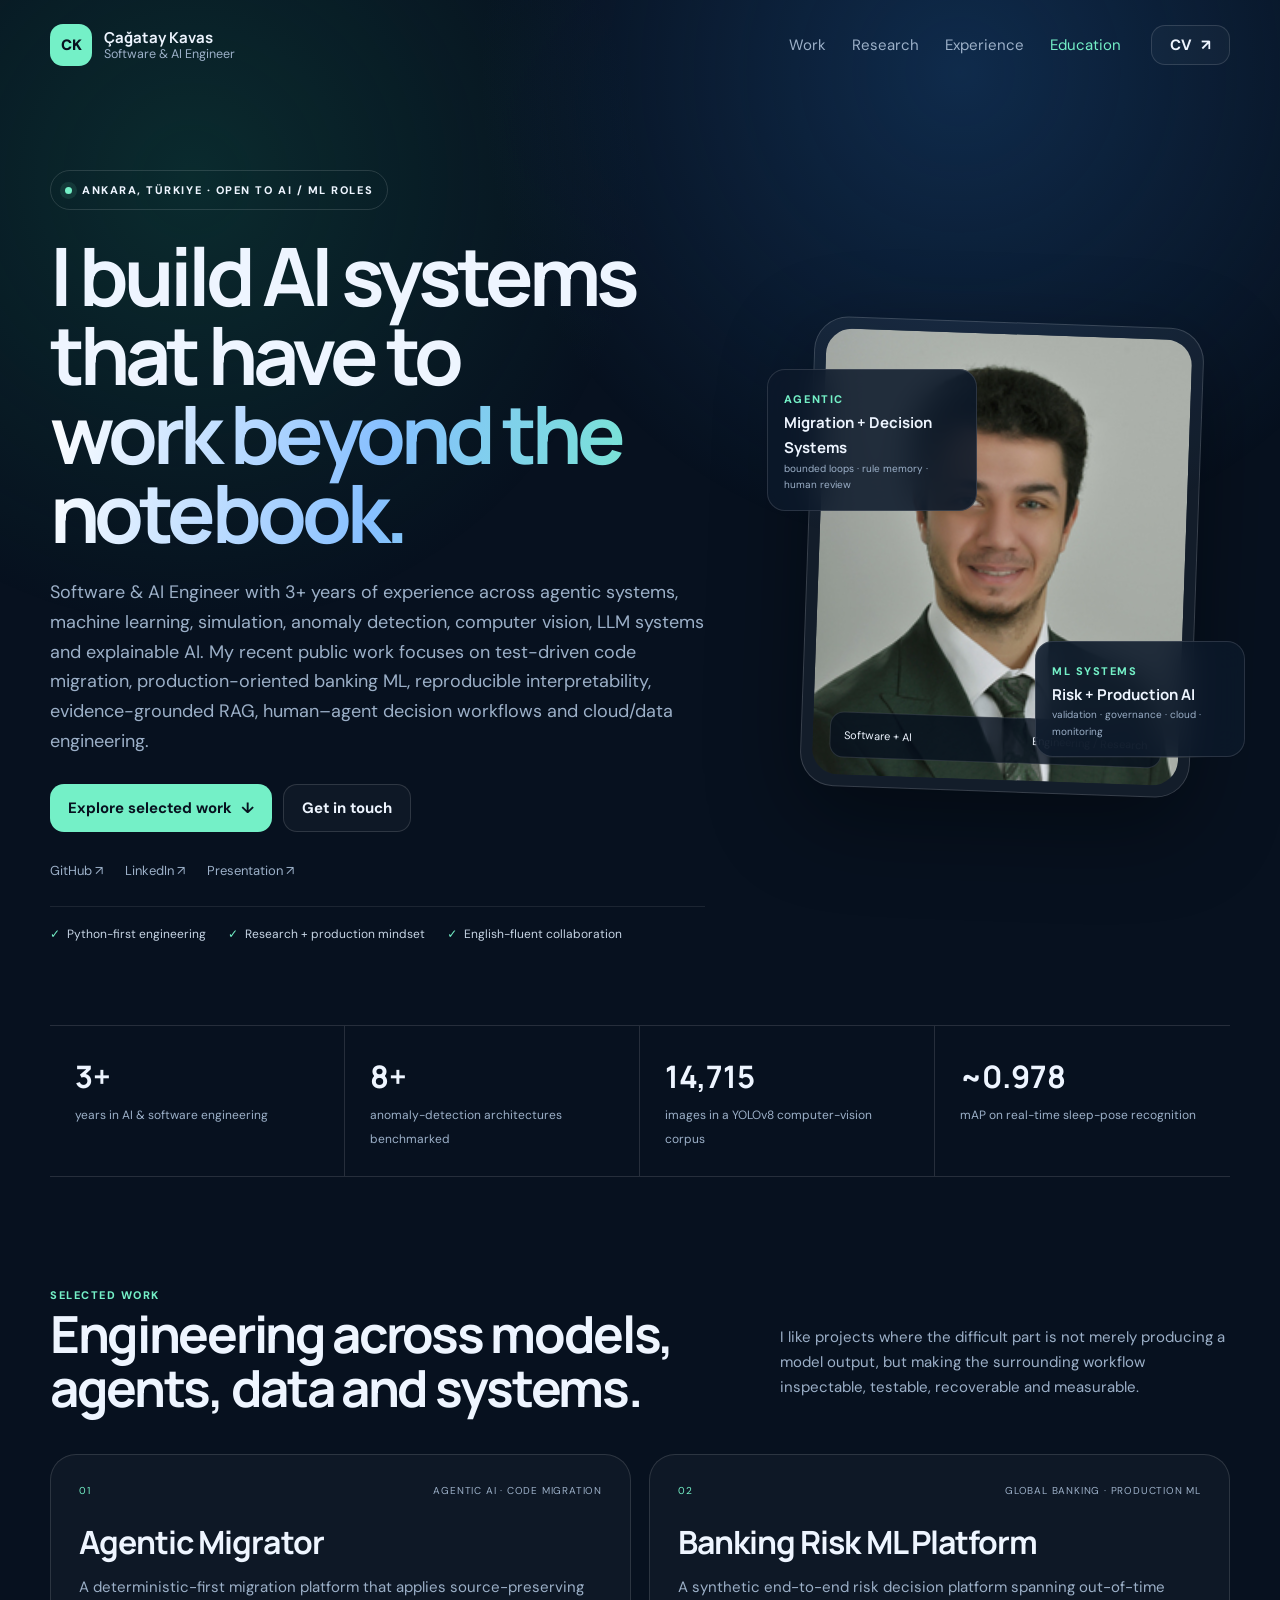
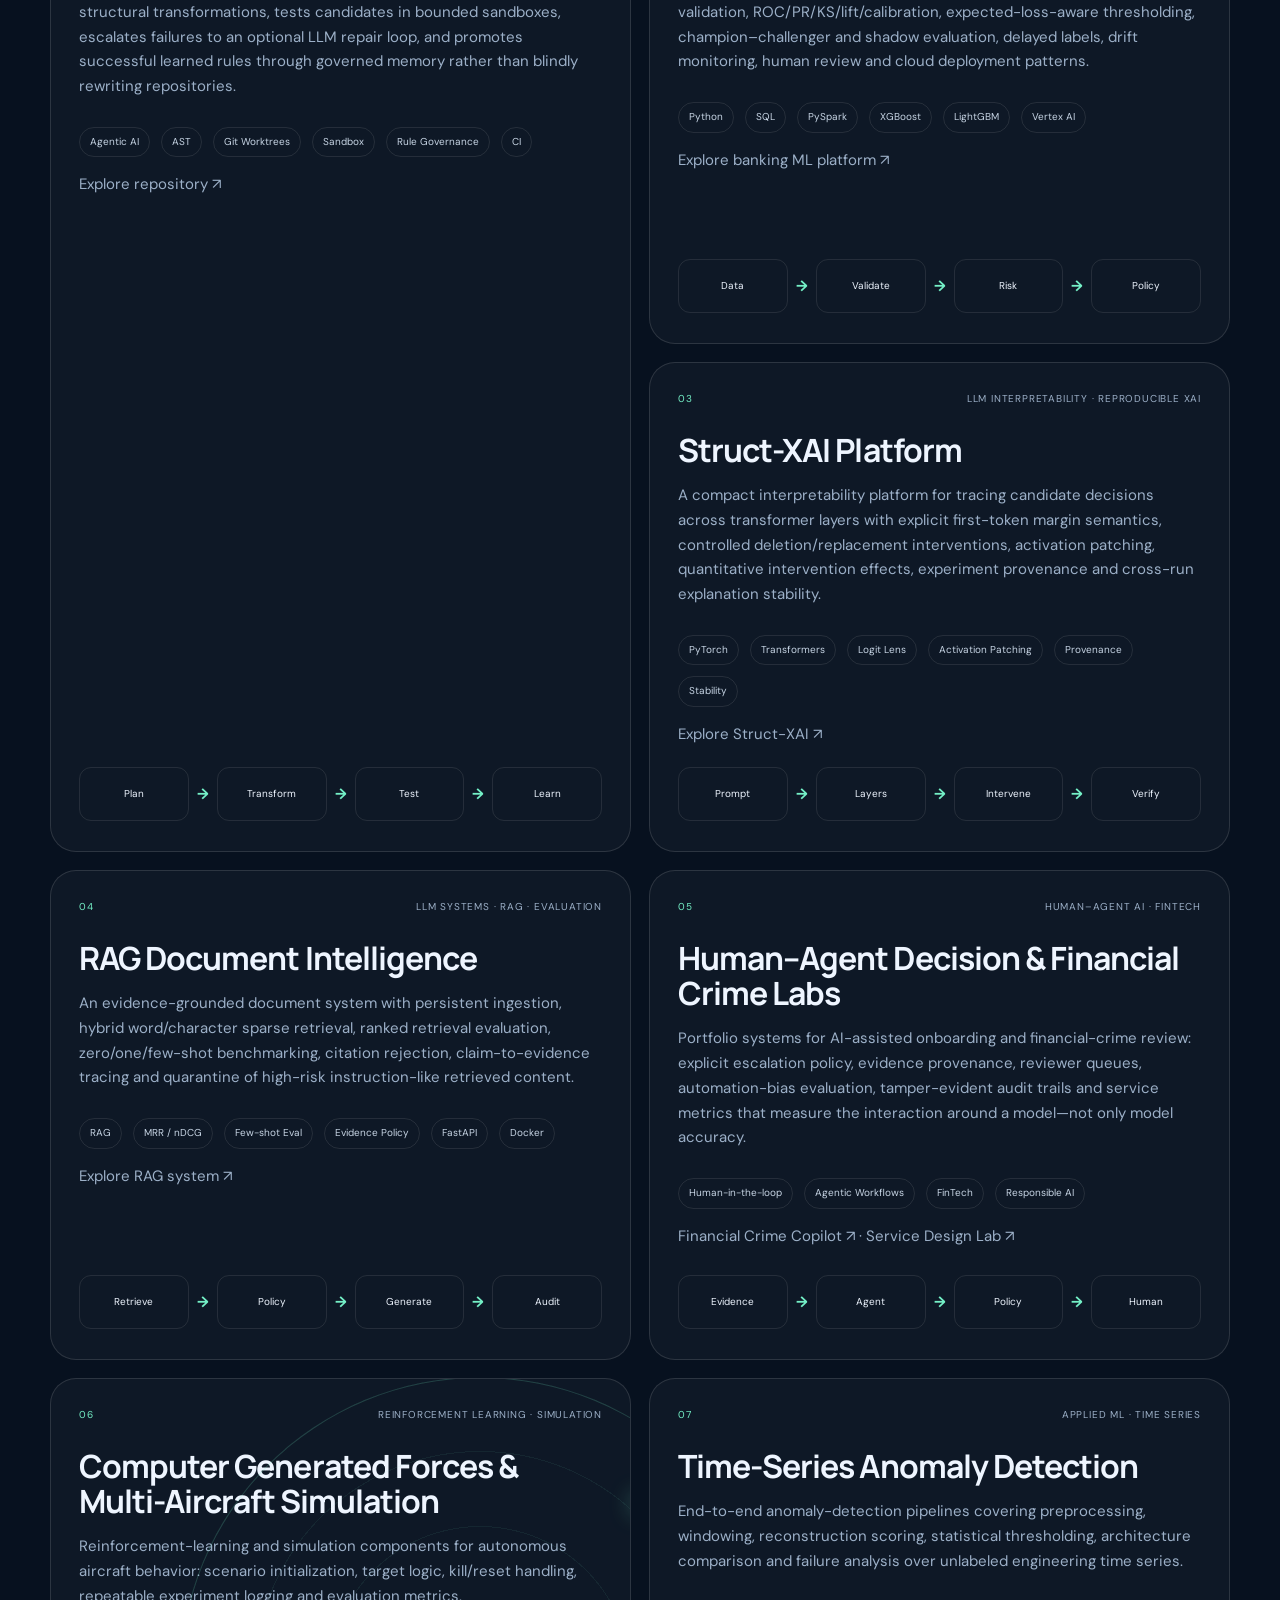
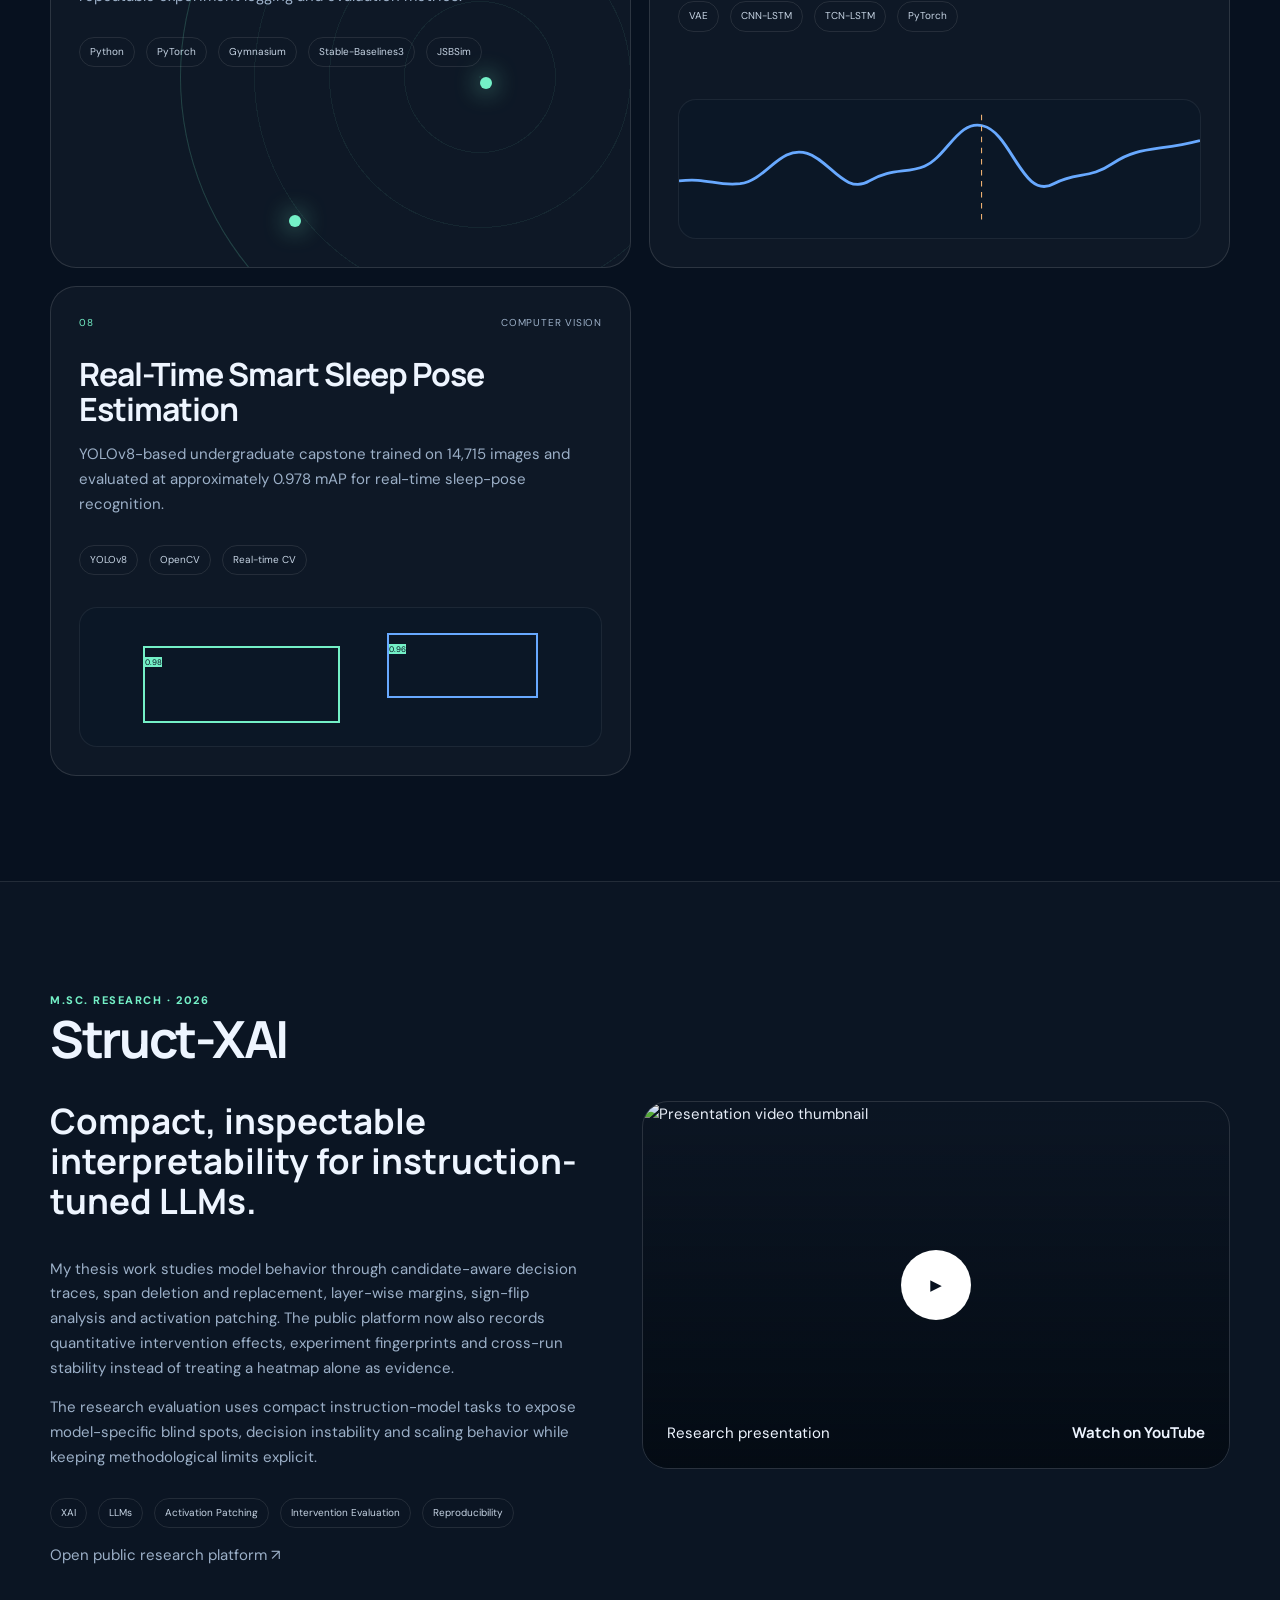
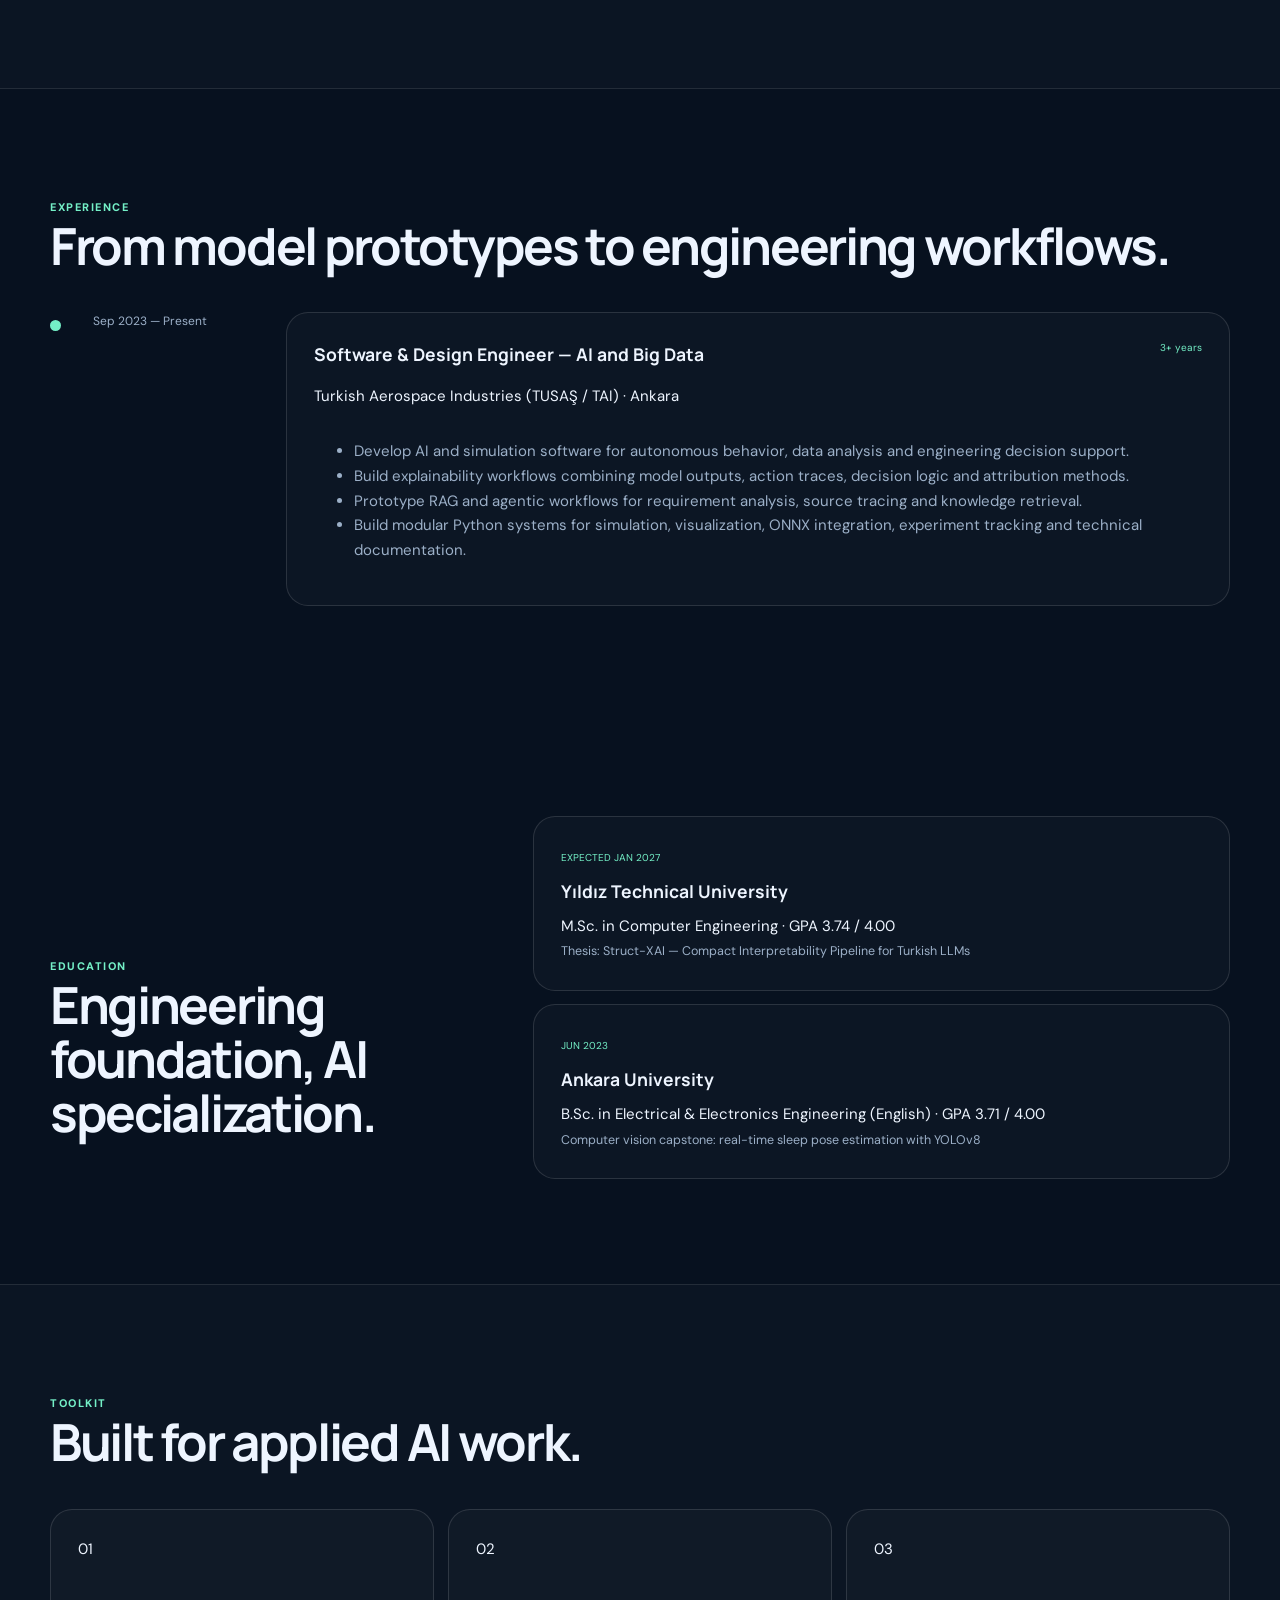
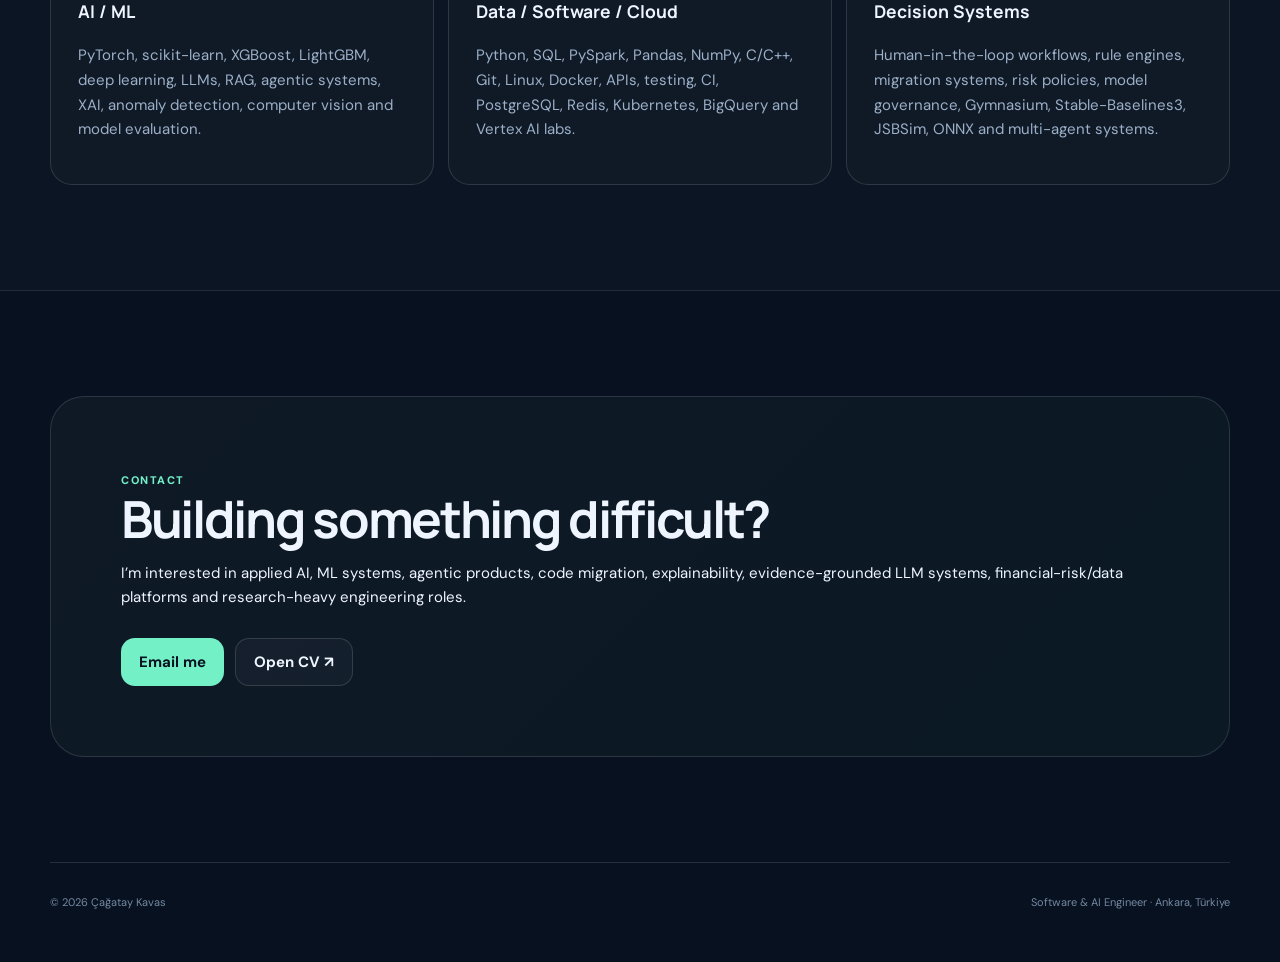
==== commit 8ae5488a: "feat: align CV with flagship work and improve indexing" ====
--- a/index.html
+++ b/index.html
@@ -21,6 +21,7 @@
   <link rel="preconnect" href="https://fonts.gstatic.com" crossorigin />
   <link href="https://fonts.googleapis.com/css2?family=DM+Sans:wght@400;500;600;700&family=Manrope:wght@500;600;700;800&display=swap" rel="stylesheet" />
   <link rel="stylesheet" href="styles.css" />
+  <style>body{font-family:"DM Sans",system-ui,-apple-system,"Segoe UI",sans-serif}h1,h2,h3,strong{font-family:"Manrope","DM Sans",system-ui,sans-serif}</style>
 </head>
 <body>
   <a class="skip-link" href="#main-content">Skip to content</a>
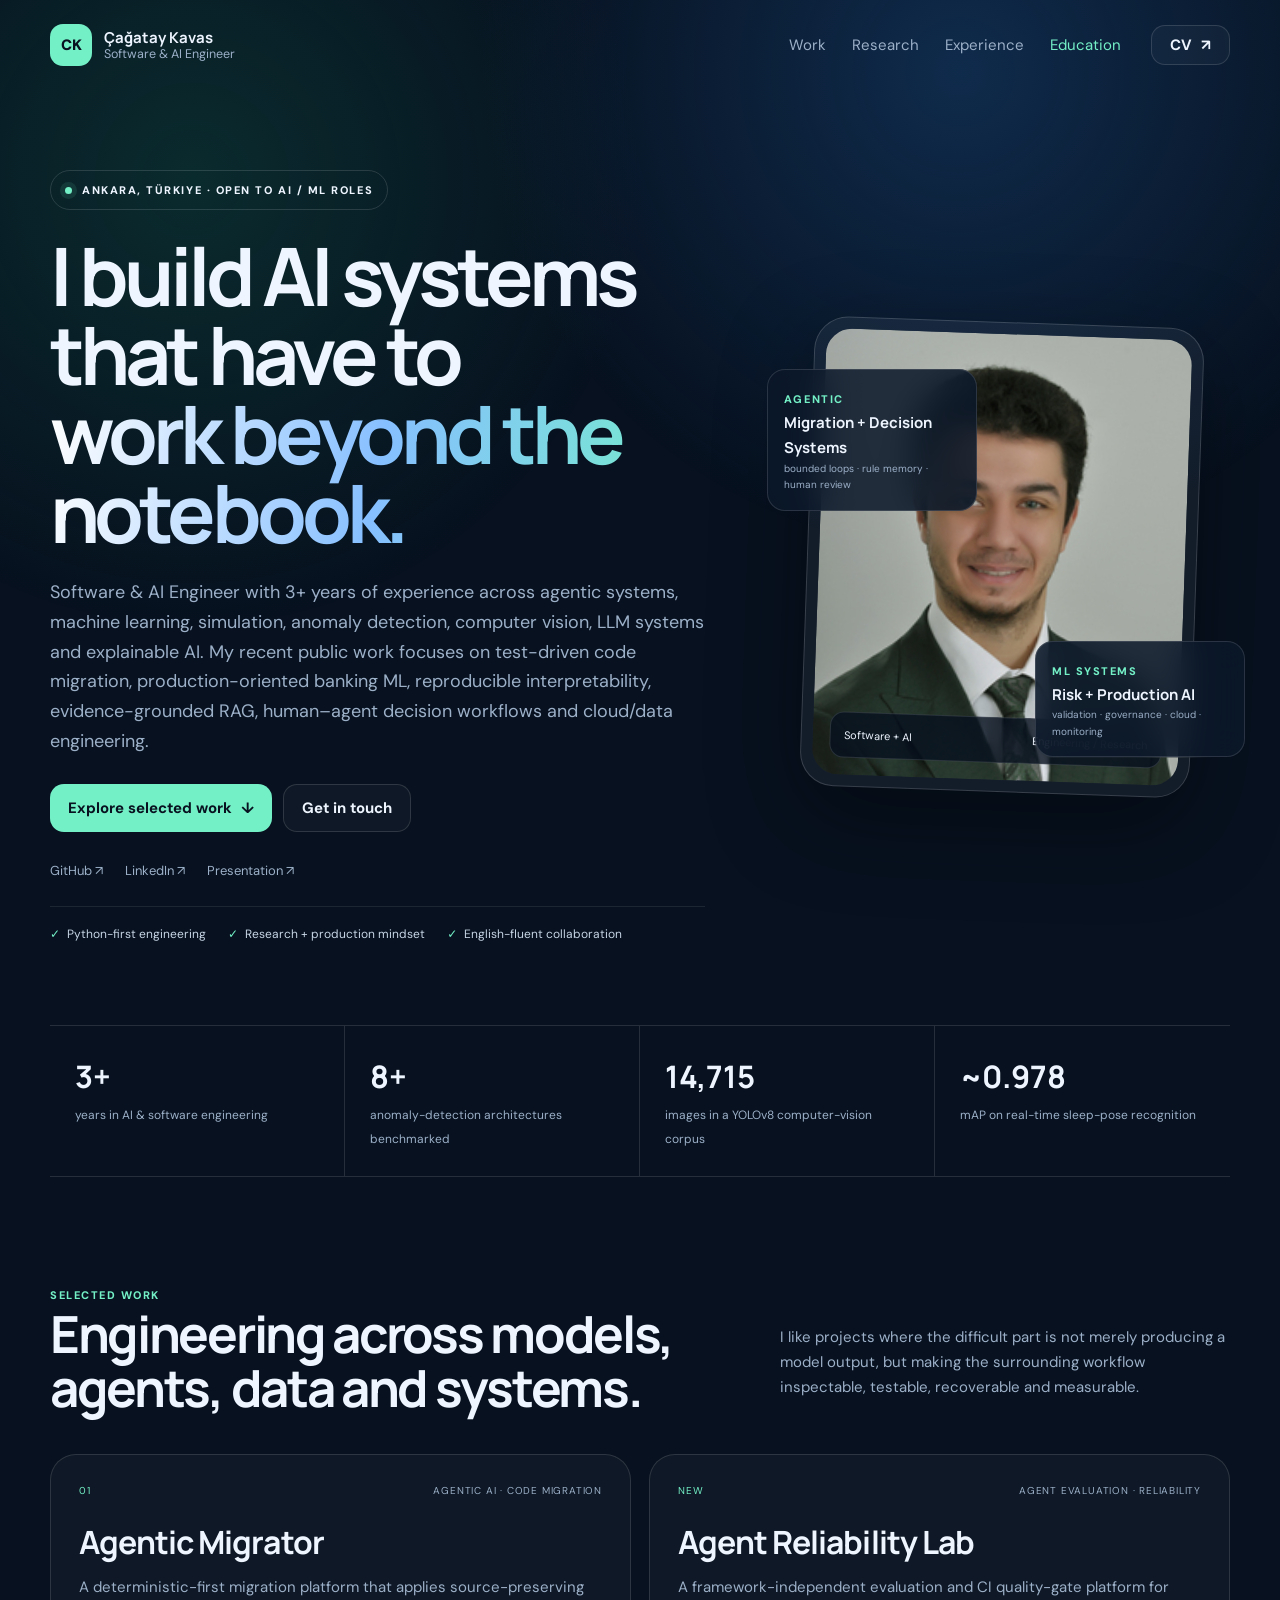
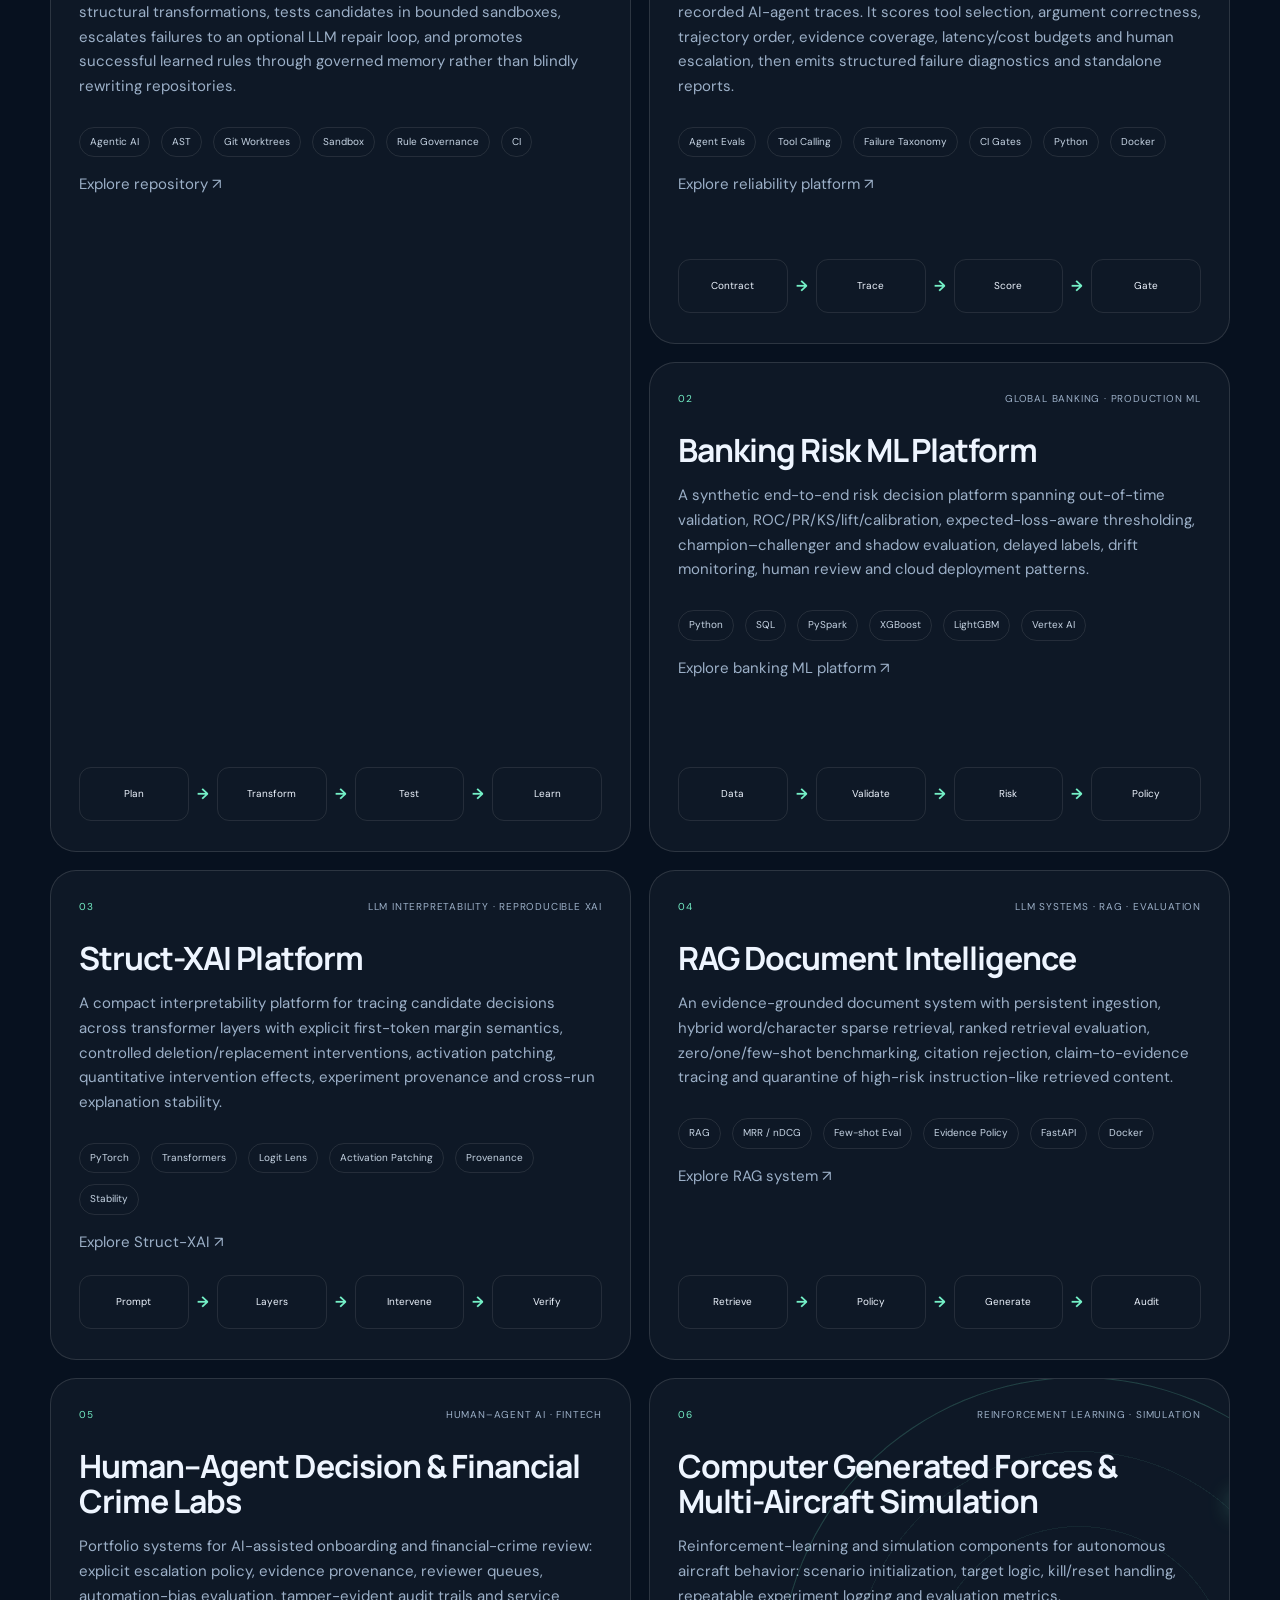
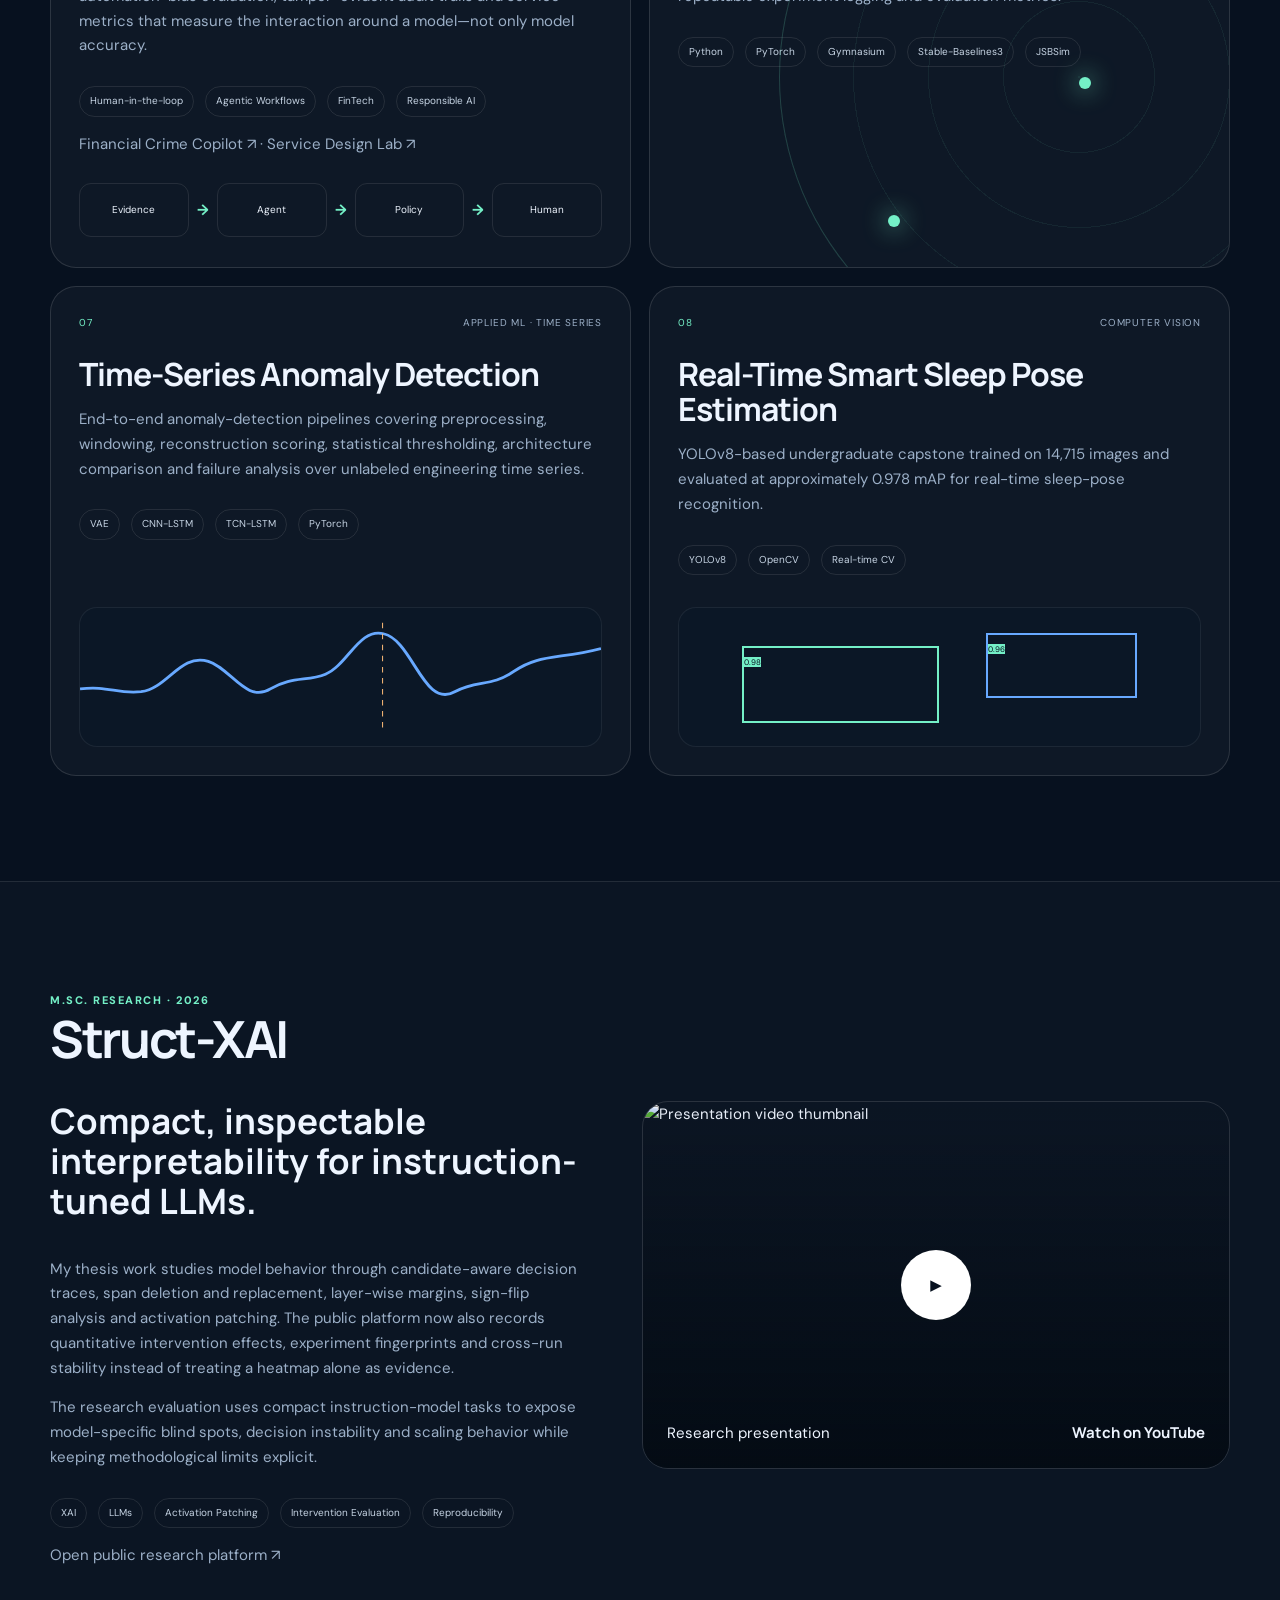
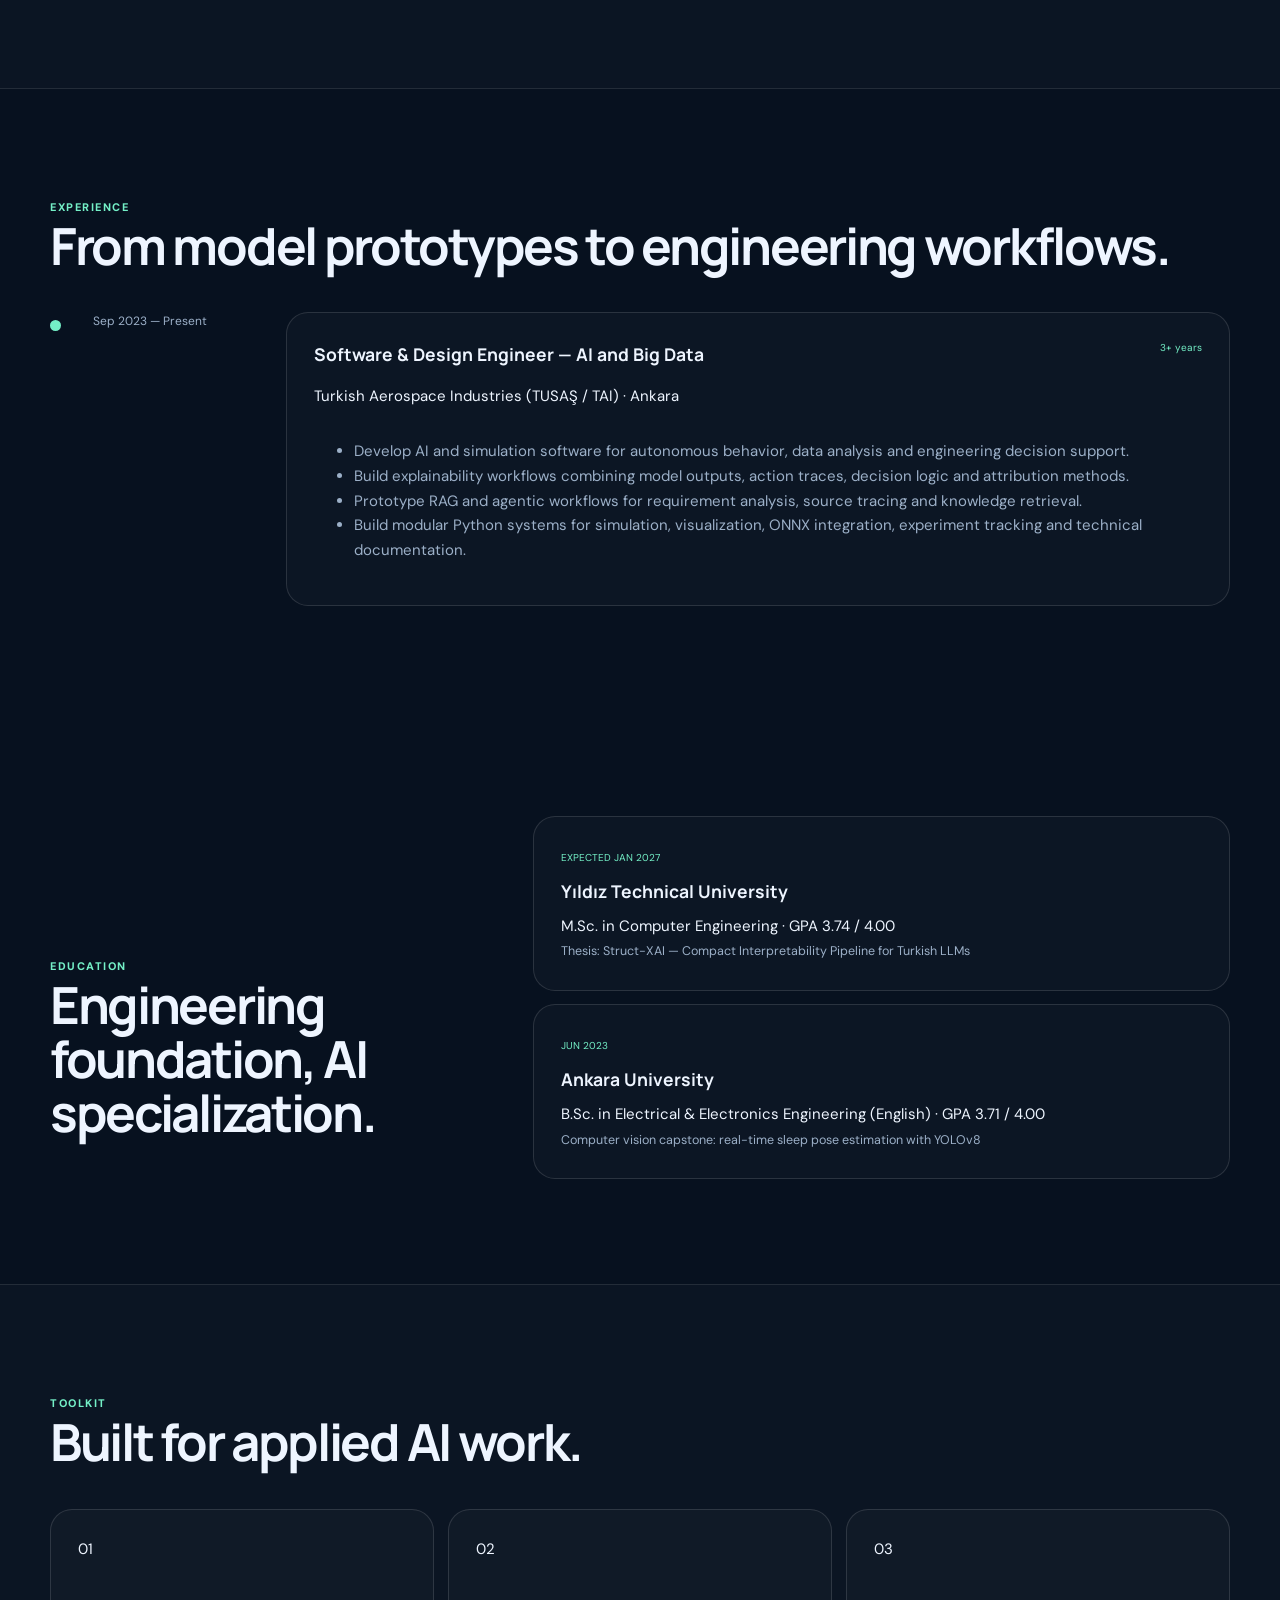
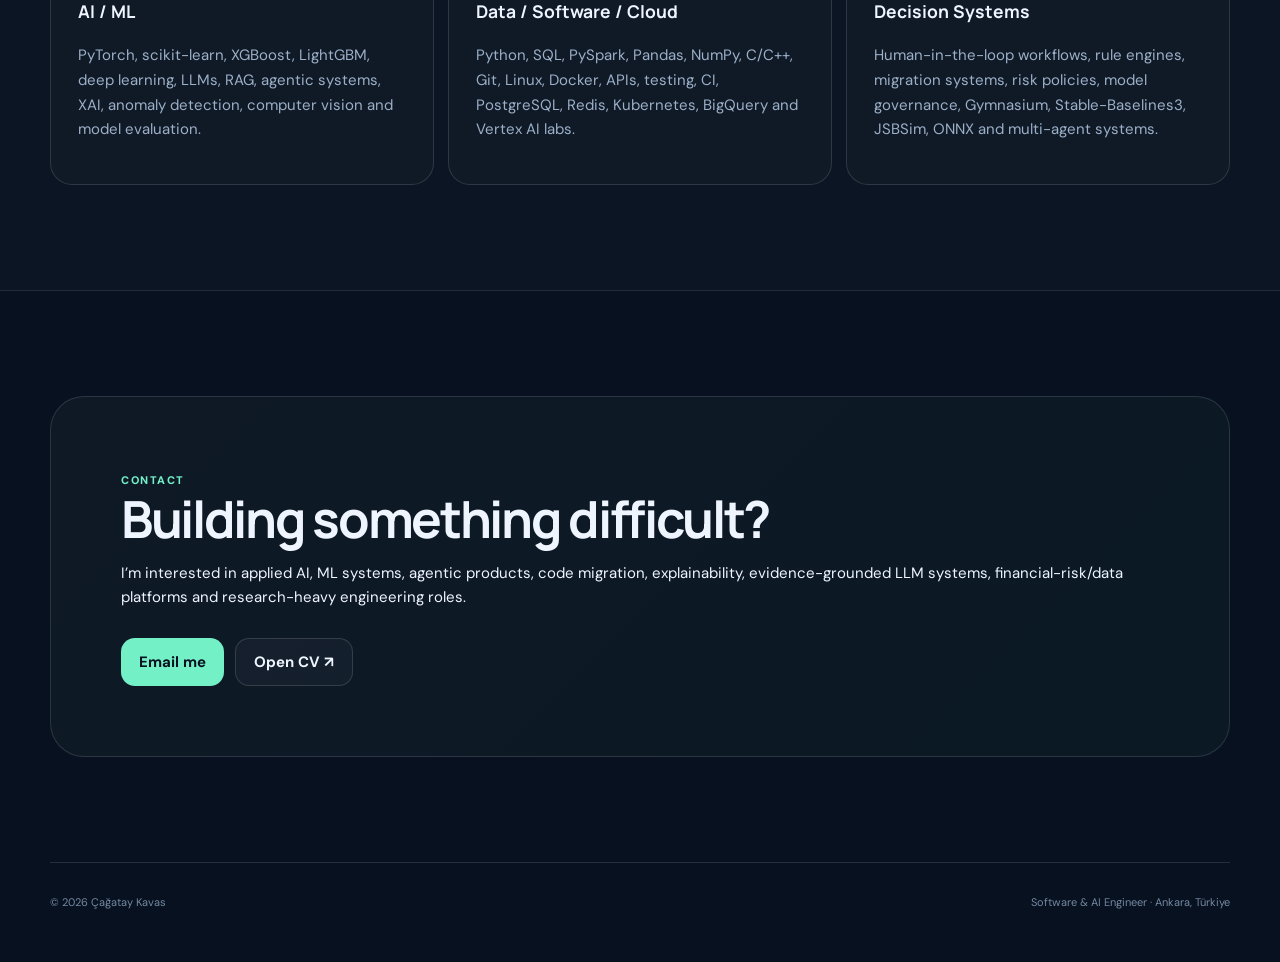
==== commit 2abb646b: "feat: feature agent reliability engineering work" ====
--- a/index.html
+++ b/index.html
@@ -64,6 +64,15 @@
           <div class="chip-row"><span>Agentic AI</span><span>AST</span><span>Git Worktrees</span><span>Sandbox</span><span>Rule Governance</span><span>CI</span></div>
           <div class="flow-visual" aria-hidden="true"><span>Plan</span><b>→</b><span>Transform</span><b>→</b><span>Test</span><b>→</b><span>Learn</span></div>
           <p><a href="https://github.com/cagataykavas/agentic-migrator" target="_blank" rel="noopener">Explore repository ↗</a></p>
+        </article>
+
+        <article class="project-card reveal">
+          <div class="project-topline"><span class="project-index">NEW</span><span class="project-tag">Agent Evaluation · Reliability</span></div>
+          <h3>Agent Reliability Lab</h3>
+          <p>A framework-independent evaluation and CI quality-gate platform for recorded AI-agent traces. It scores tool selection, argument correctness, trajectory order, evidence coverage, latency/cost budgets and human escalation, then emits structured failure diagnostics and standalone reports.</p>
+          <div class="chip-row"><span>Agent Evals</span><span>Tool Calling</span><span>Failure Taxonomy</span><span>CI Gates</span><span>Python</span><span>Docker</span></div>
+          <div class="flow-visual" aria-hidden="true"><span>Contract</span><b>→</b><span>Trace</span><b>→</b><span>Score</span><b>→</b><span>Gate</span></div>
+          <p><a href="https://github.com/cagataykavas/agent-reliability-lab" target="_blank" rel="noopener">Explore reliability platform ↗</a></p>
         </article>
 
         <article class="project-card reveal">
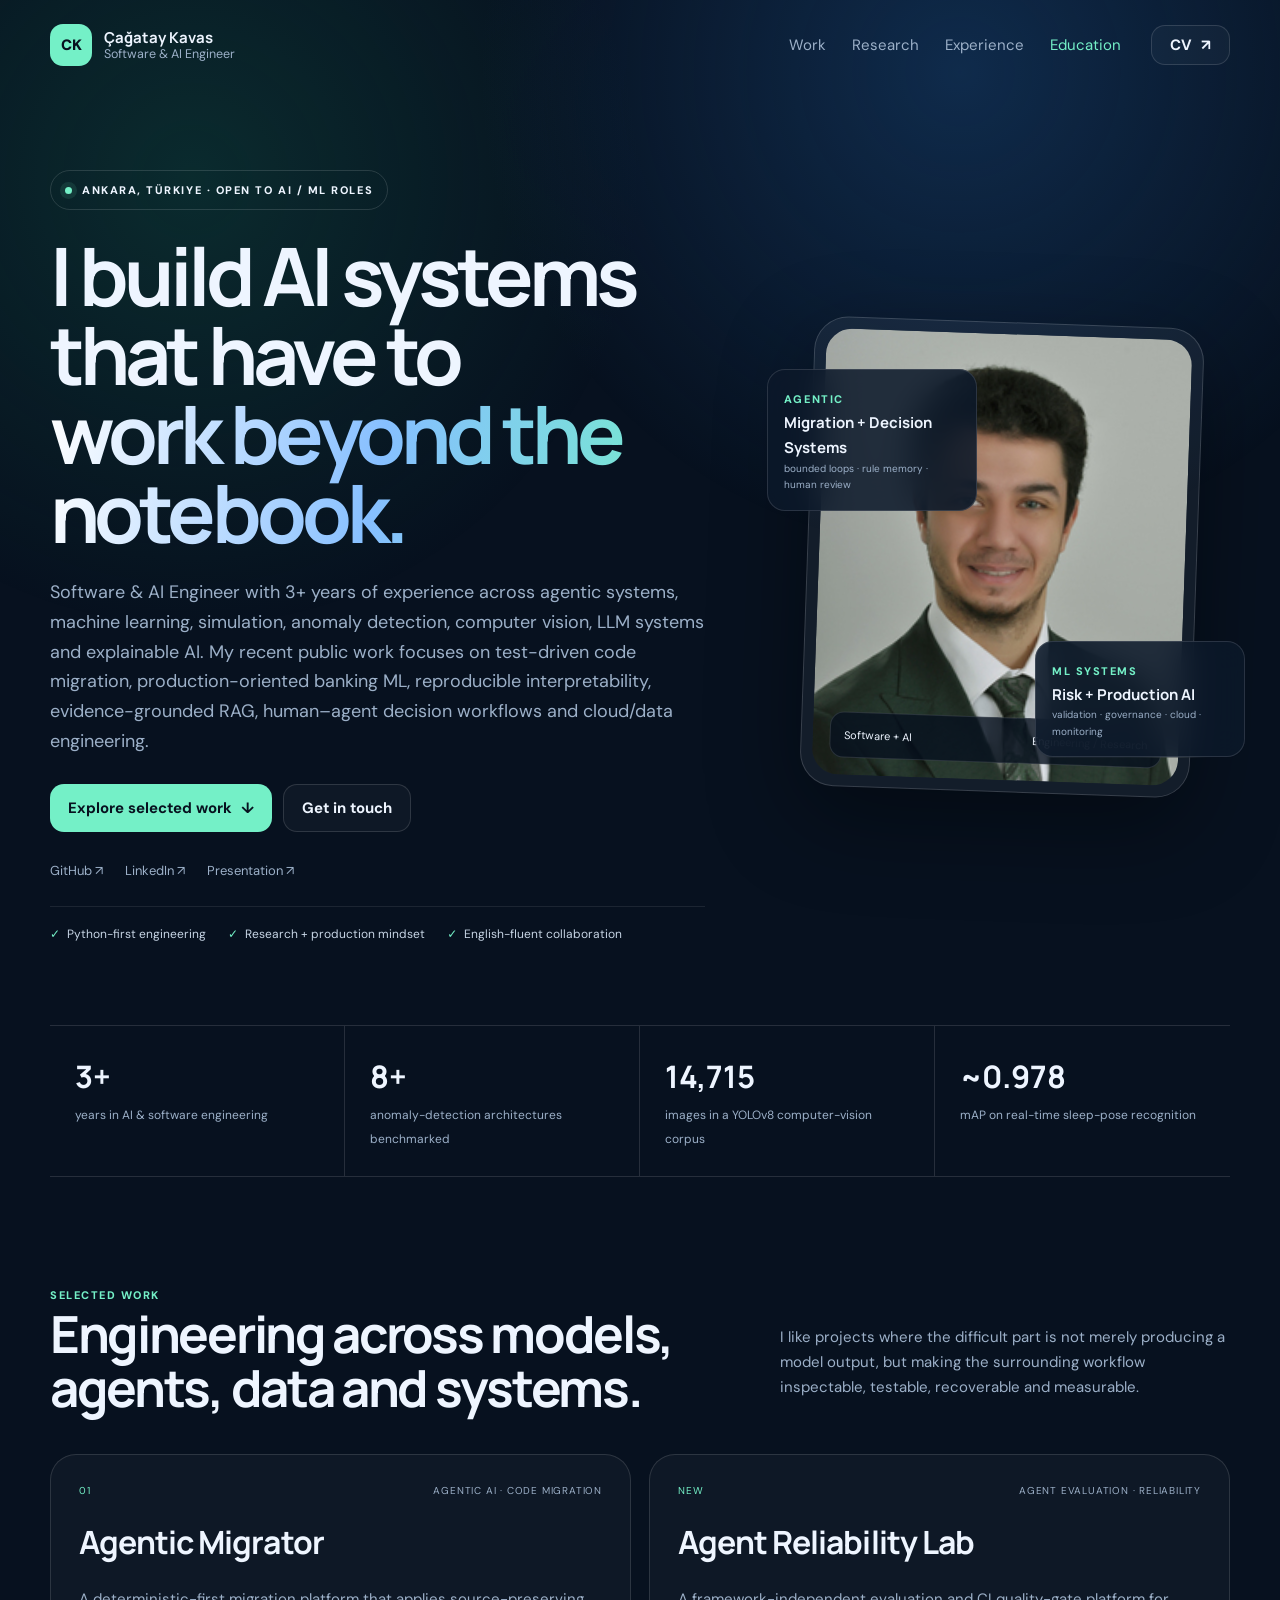
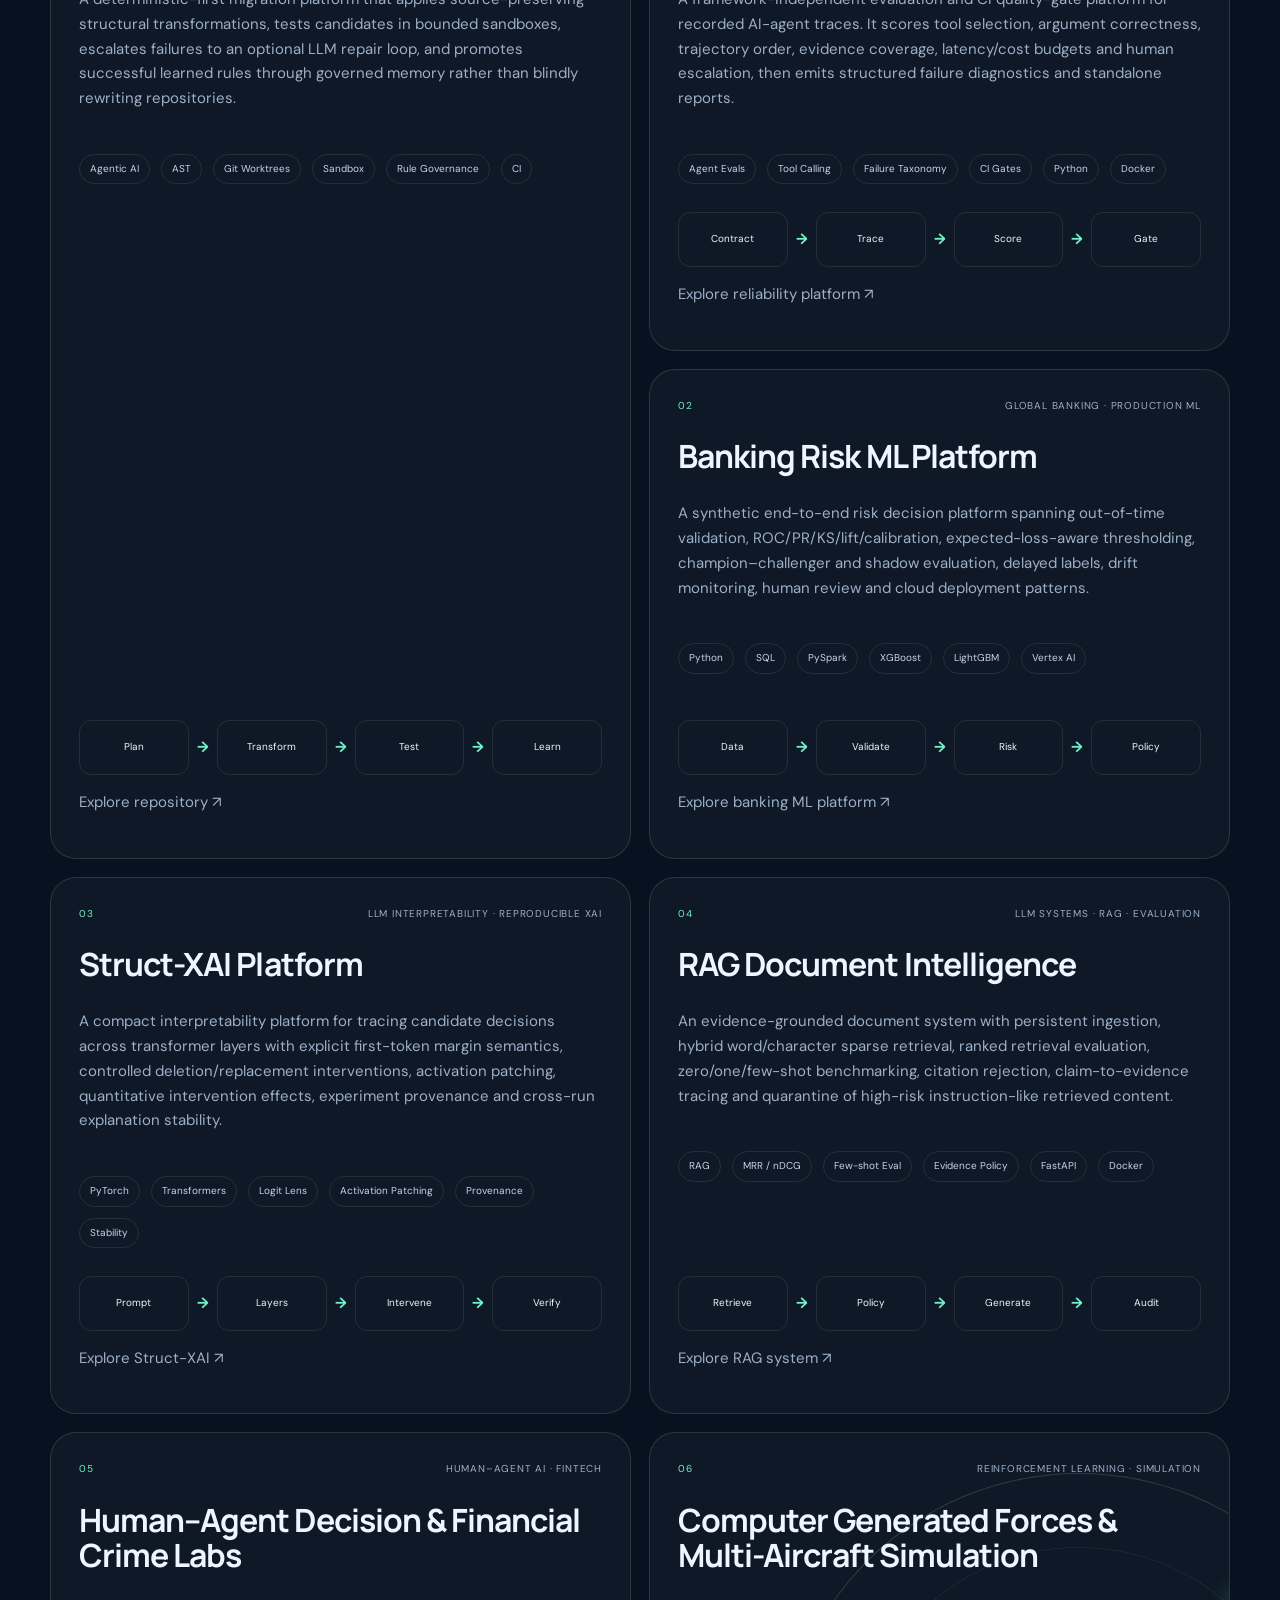
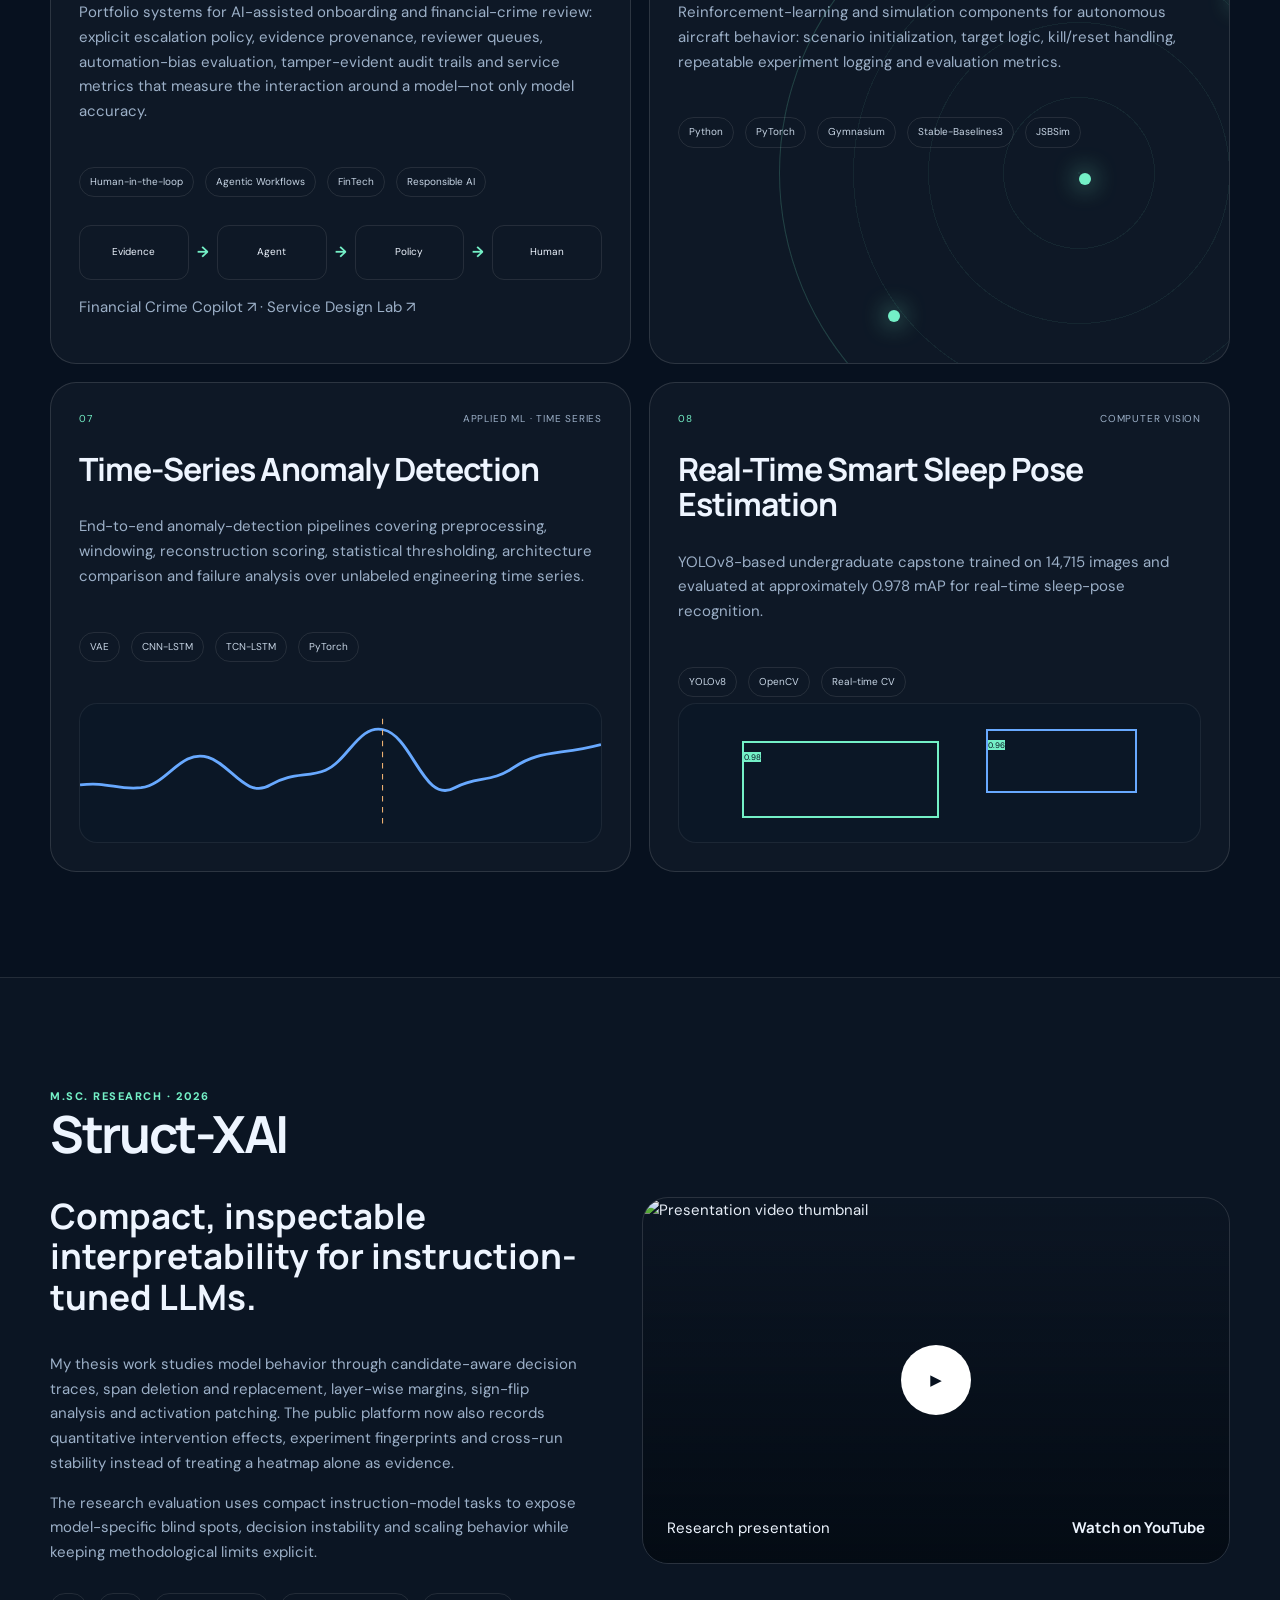
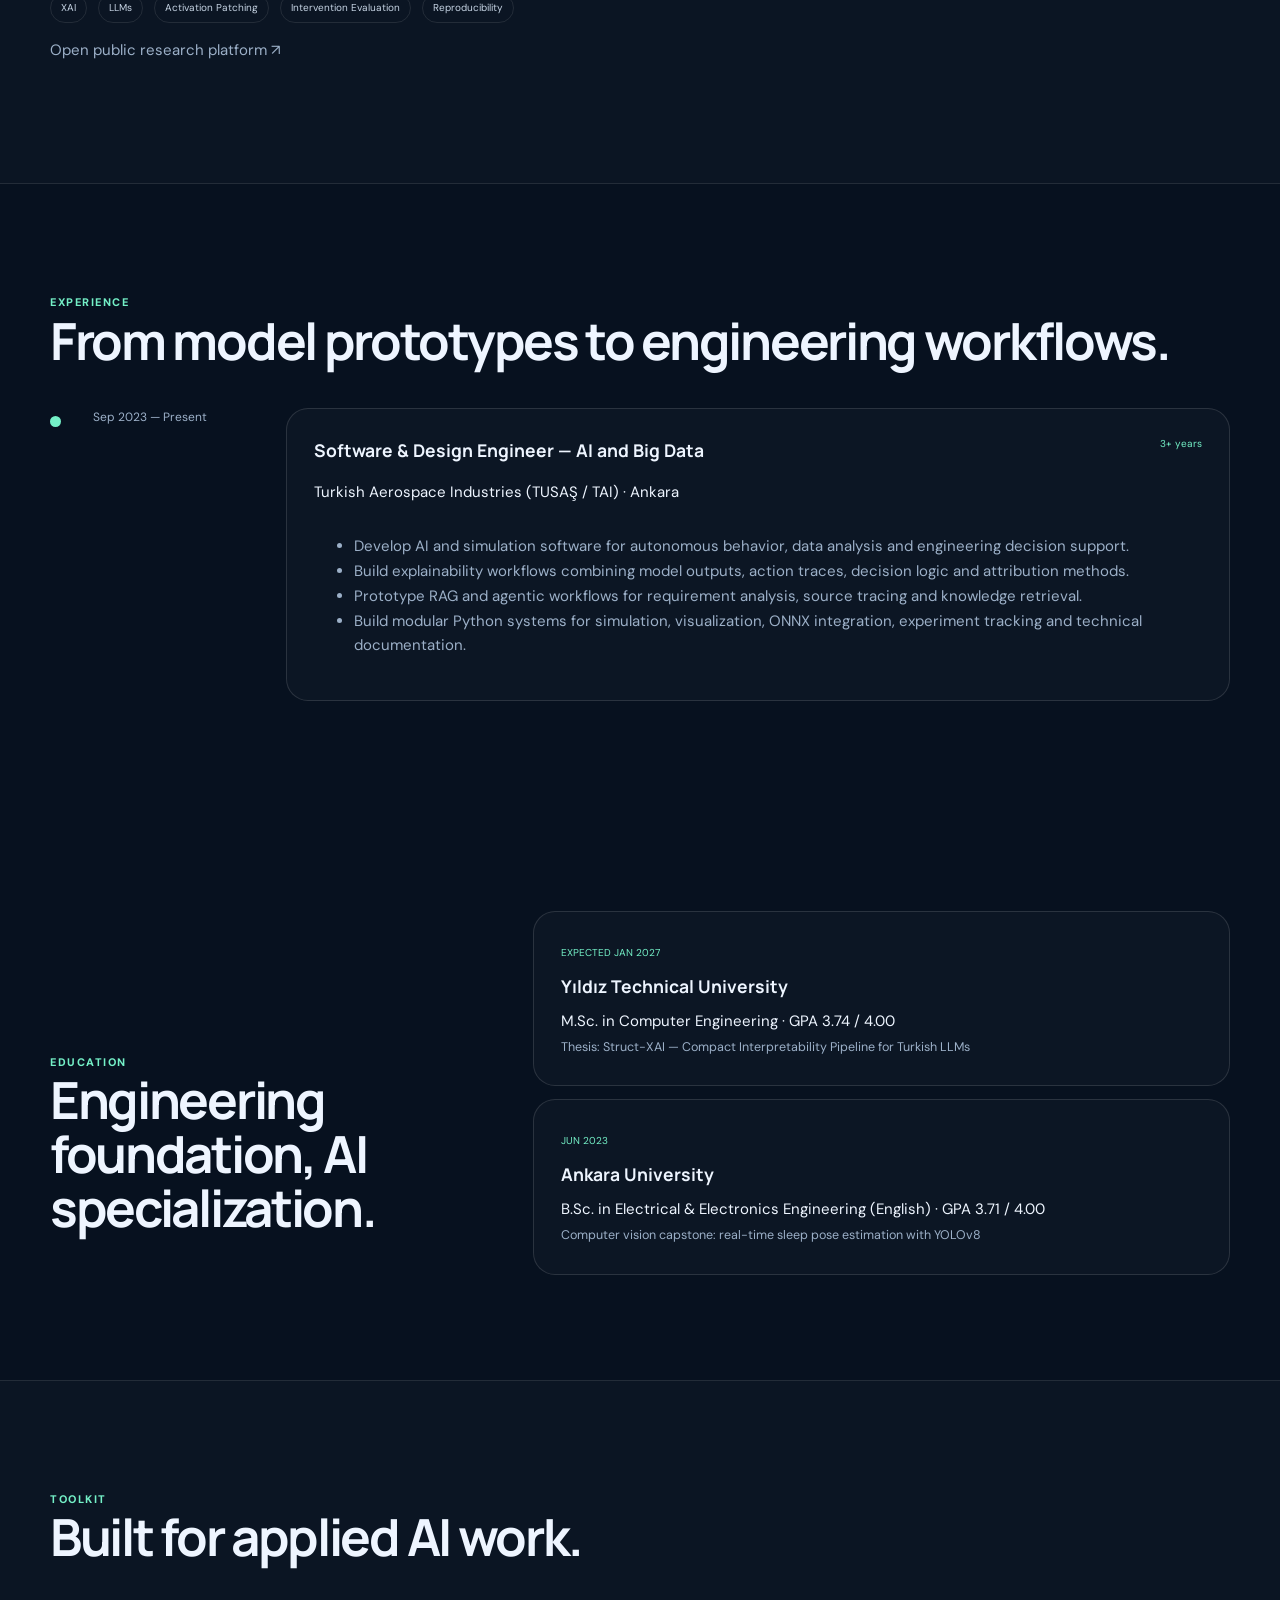
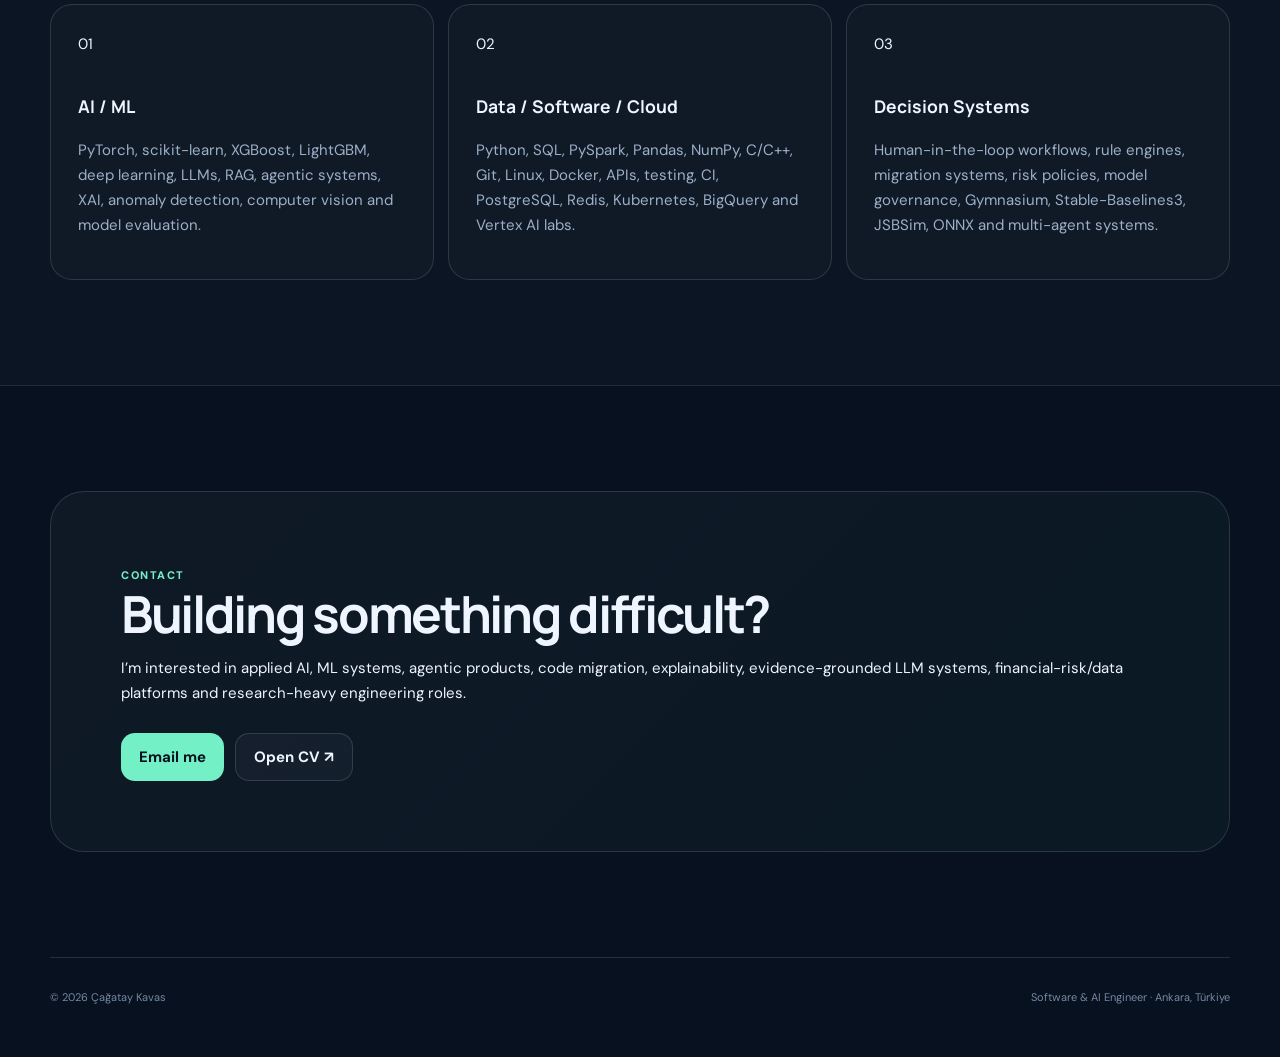
==== commit 5ab7fef5: "fix: prevent mobile project card content overlap" ====
--- a/index.html
+++ b/index.html
@@ -21,6 +21,7 @@
   <link rel="preconnect" href="https://fonts.gstatic.com" crossorigin />
   <link href="https://fonts.googleapis.com/css2?family=DM+Sans:wght@400;500;600;700&family=Manrope:wght@500;600;700;800&display=swap" rel="stylesheet" />
   <link rel="stylesheet" href="styles.css" />
+  <link rel="stylesheet" href="responsive-fix.css" />
   <style>body{font-family:"DM Sans",system-ui,-apple-system,"Segoe UI",sans-serif}h1,h2,h3,strong{font-family:"Manrope","DM Sans",system-ui,sans-serif}</style>
 </head>
 <body>
--- a/responsive-fix.css
+++ b/responsive-fix.css
@@ -0,0 +1,26 @@
+/* Keep project-card content in one layout flow.
+ *
+ * The original diagram was absolutely positioned at the bottom of a fixed-height
+ * card. Longer mobile copy therefore occupied the same pixels as the diagram and
+ * repository link. A column layout lets the card grow with its content while
+ * margin-top:auto retains the intended bottom-weighted composition on wide cards.
+ */
+.project-card {
+  display: flex;
+  flex-direction: column;
+}
+
+.flow-visual {
+  position: static;
+  width: 100%;
+  margin-top: auto;
+  padding-top: 28px;
+}
+
+@media (max-width: 680px) {
+  .flow-visual {
+    display: grid;
+    grid-template-columns: repeat(2, minmax(0, 1fr));
+    padding-top: 24px;
+  }
+}
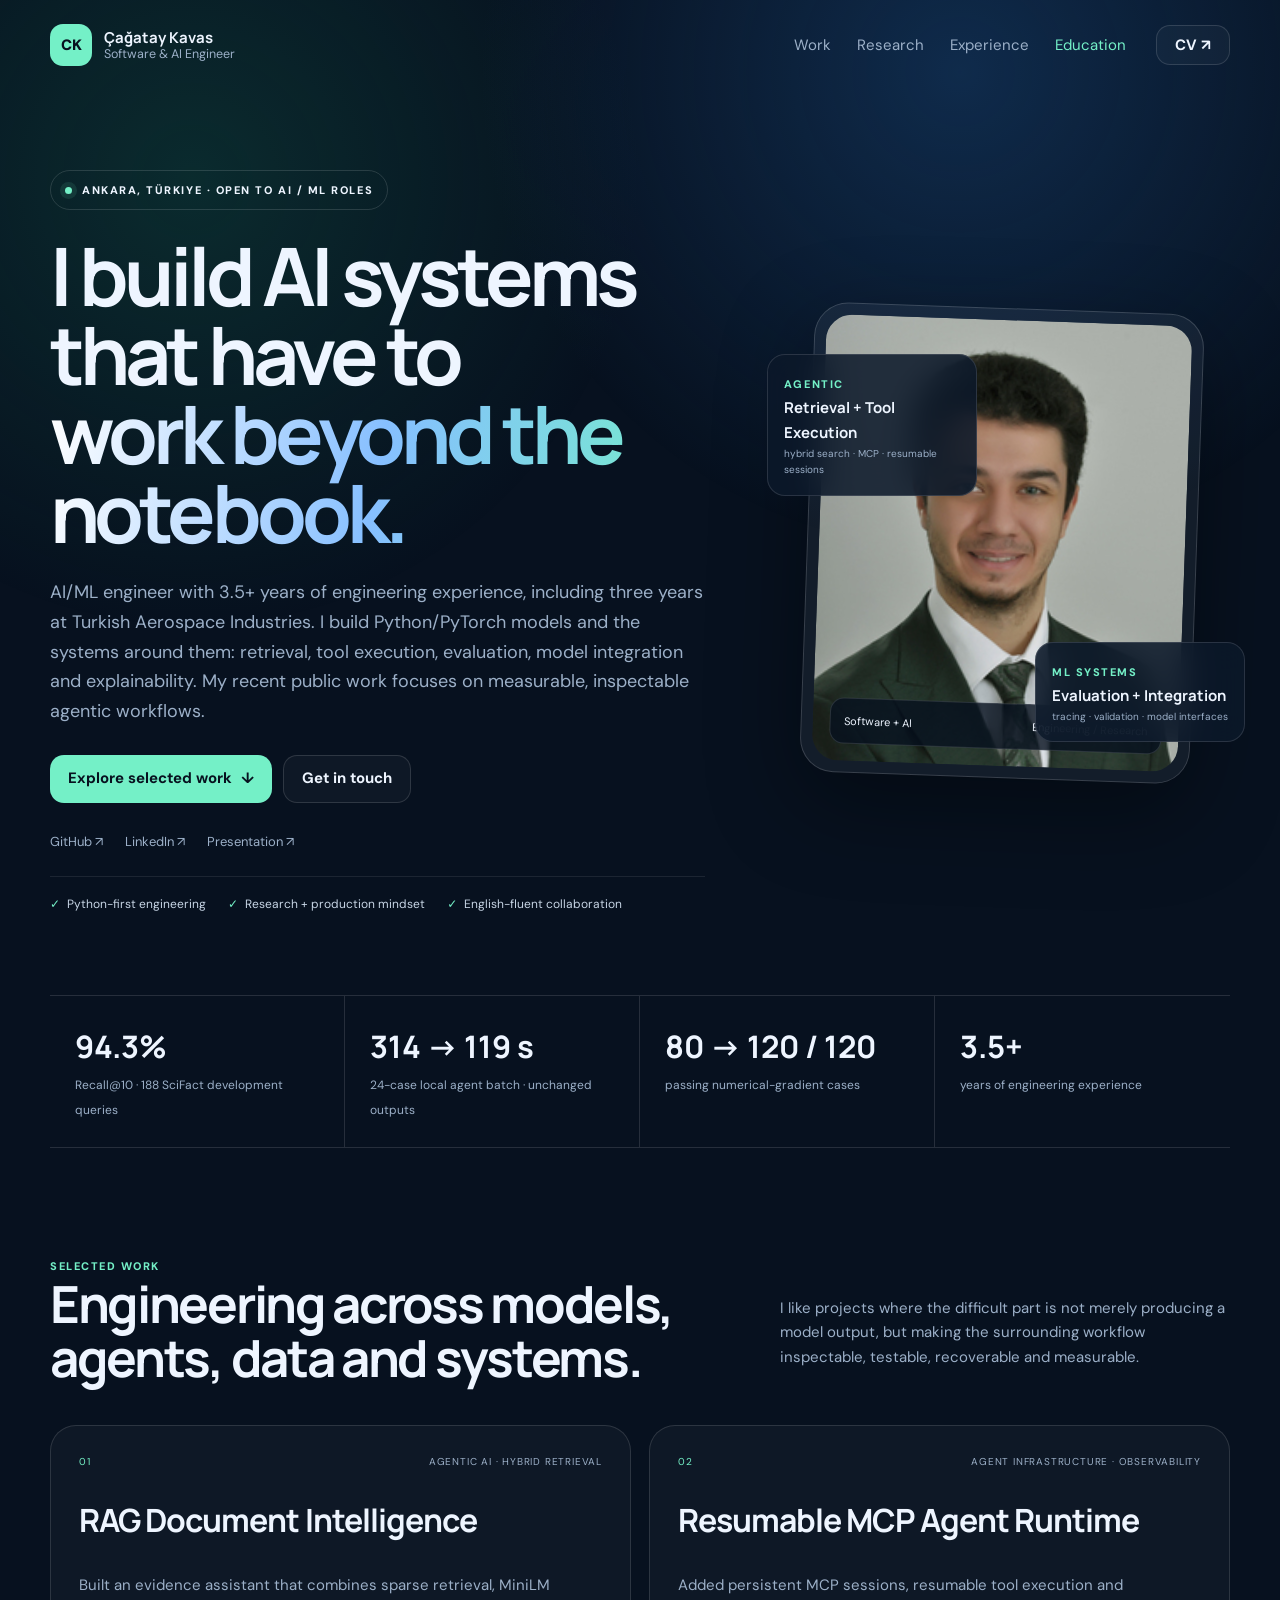
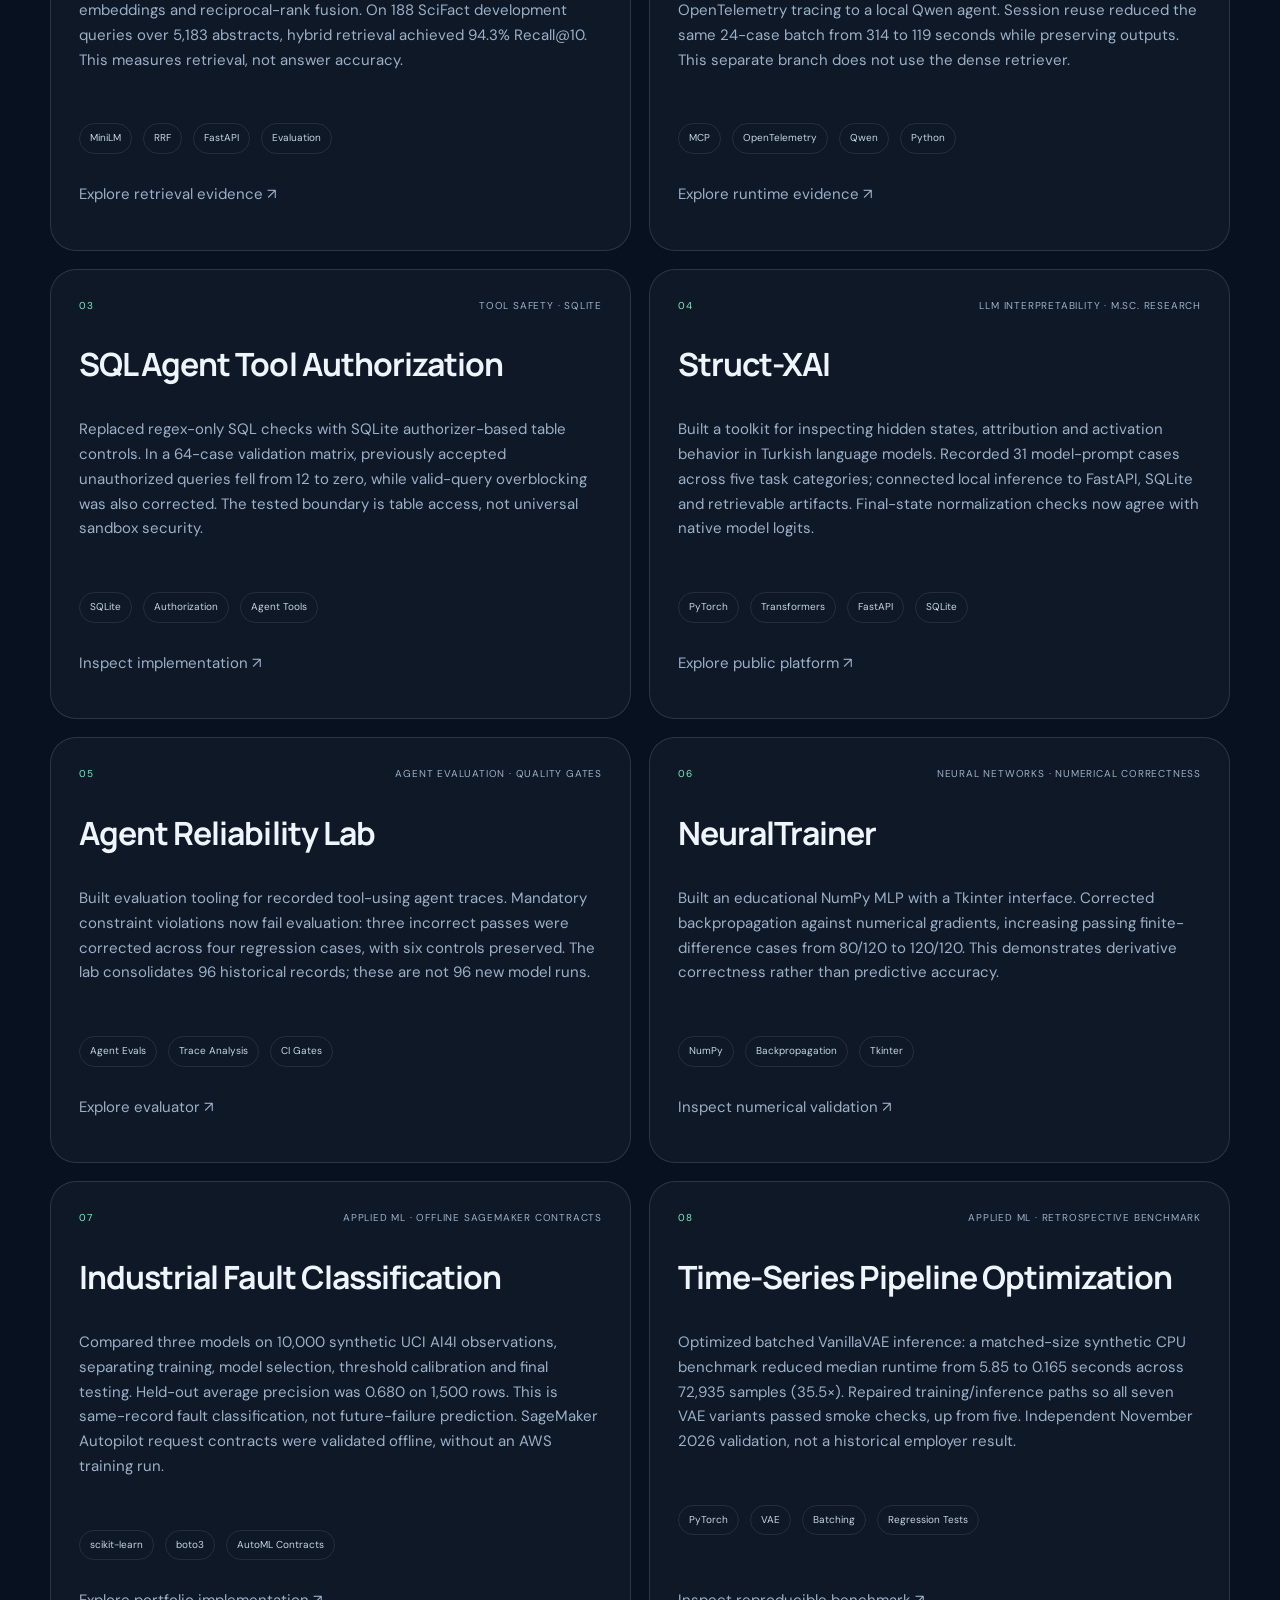
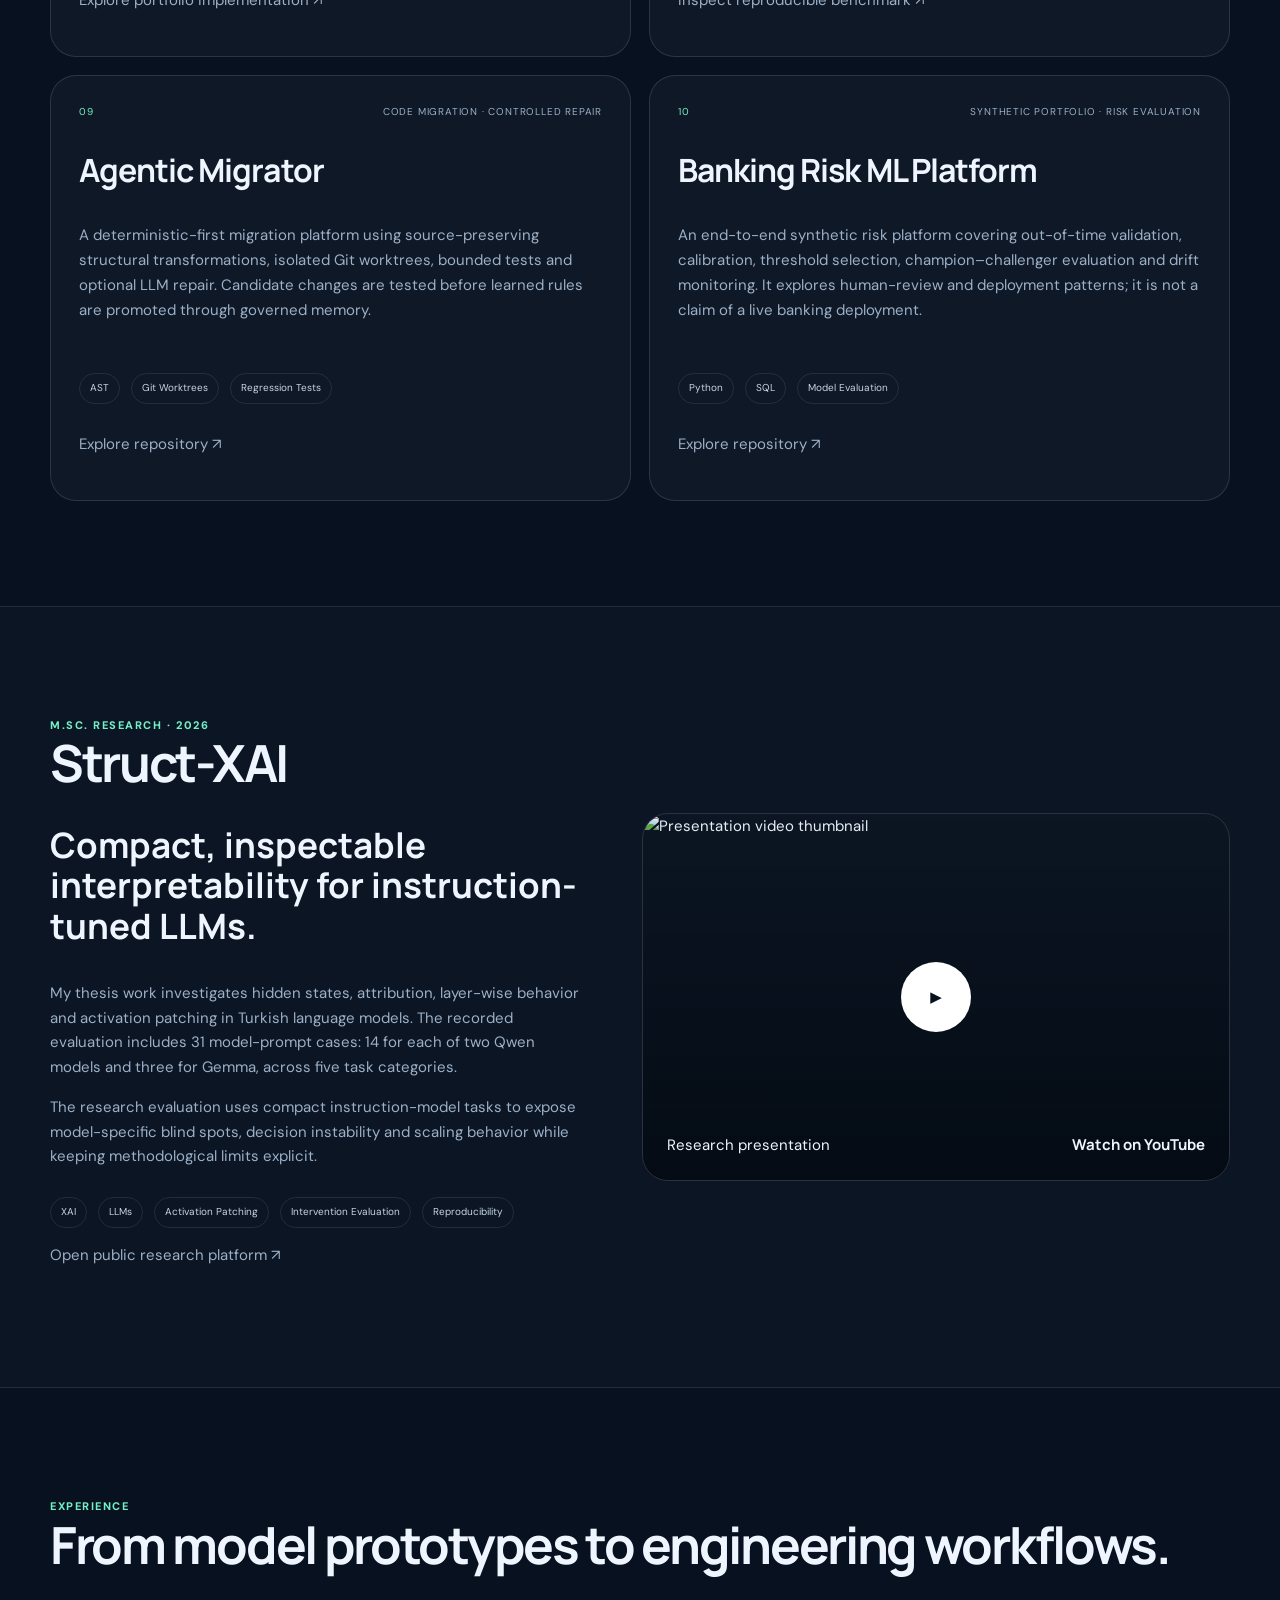
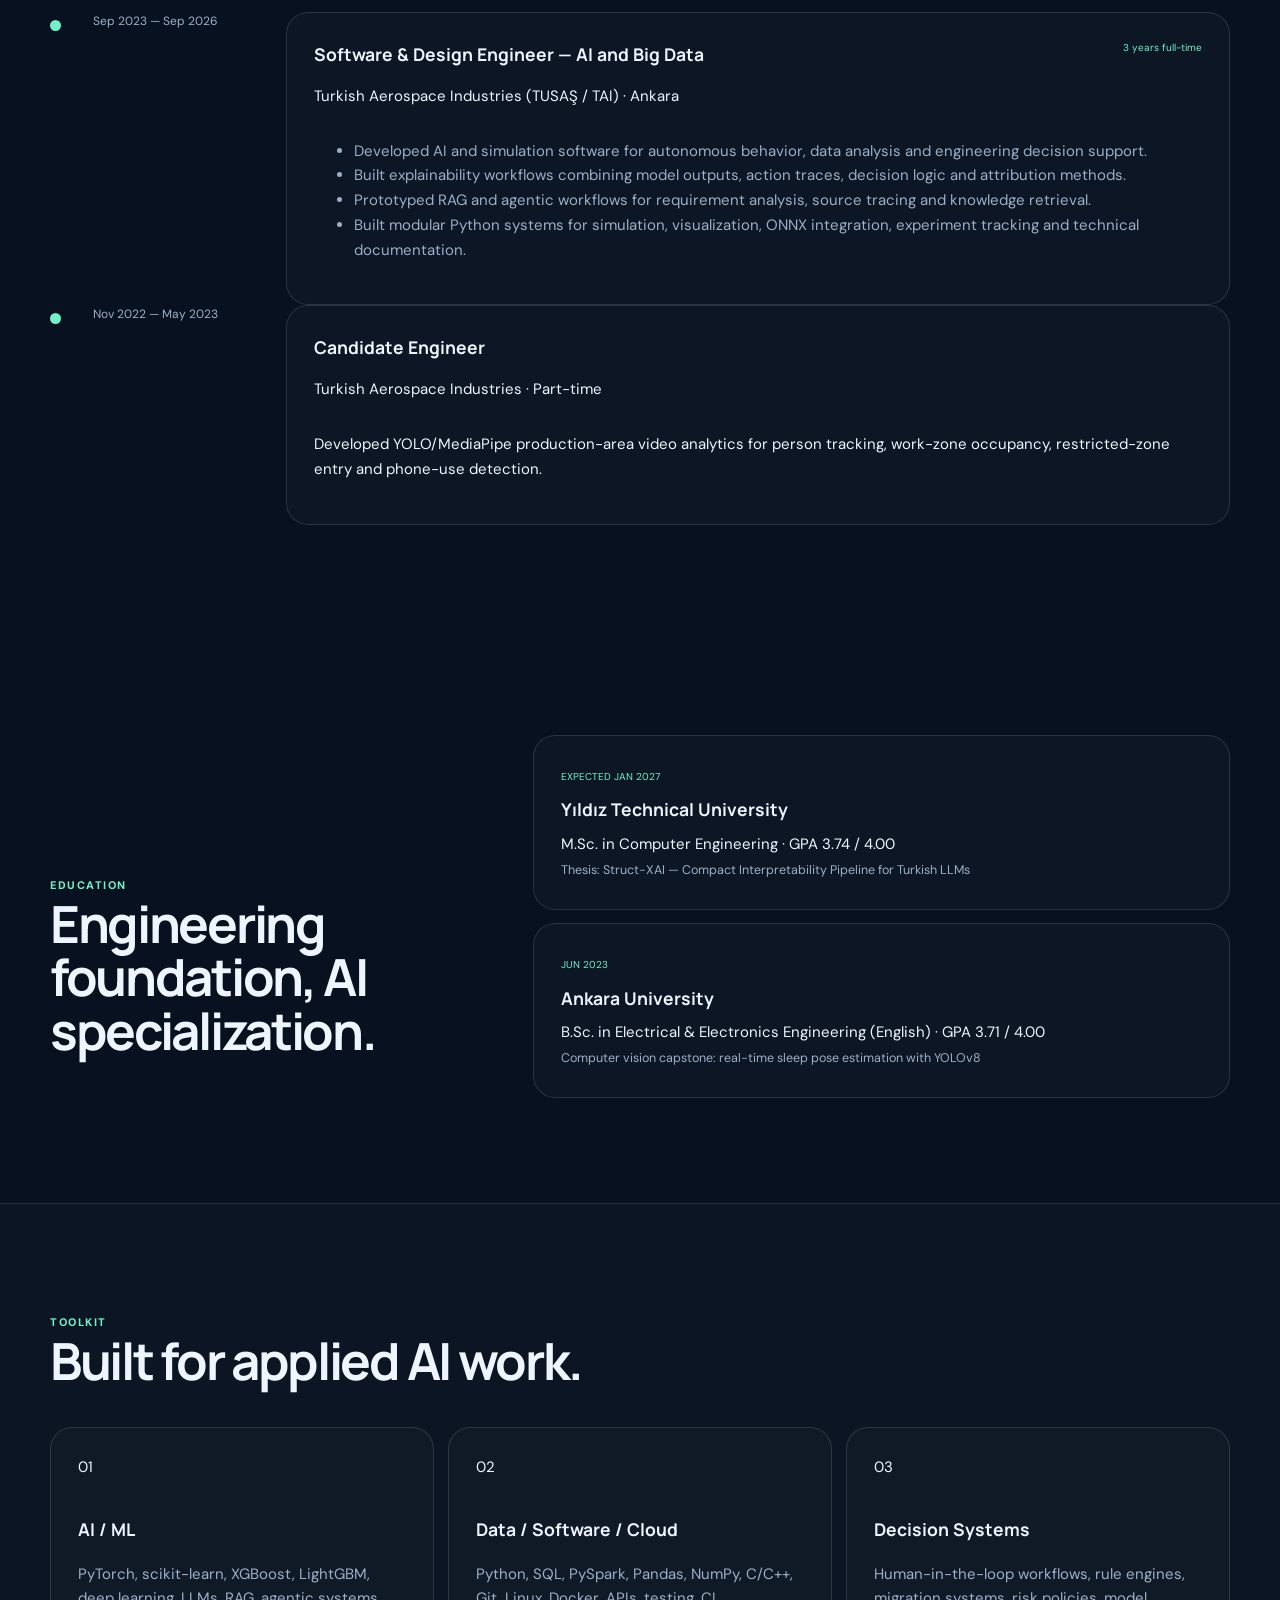
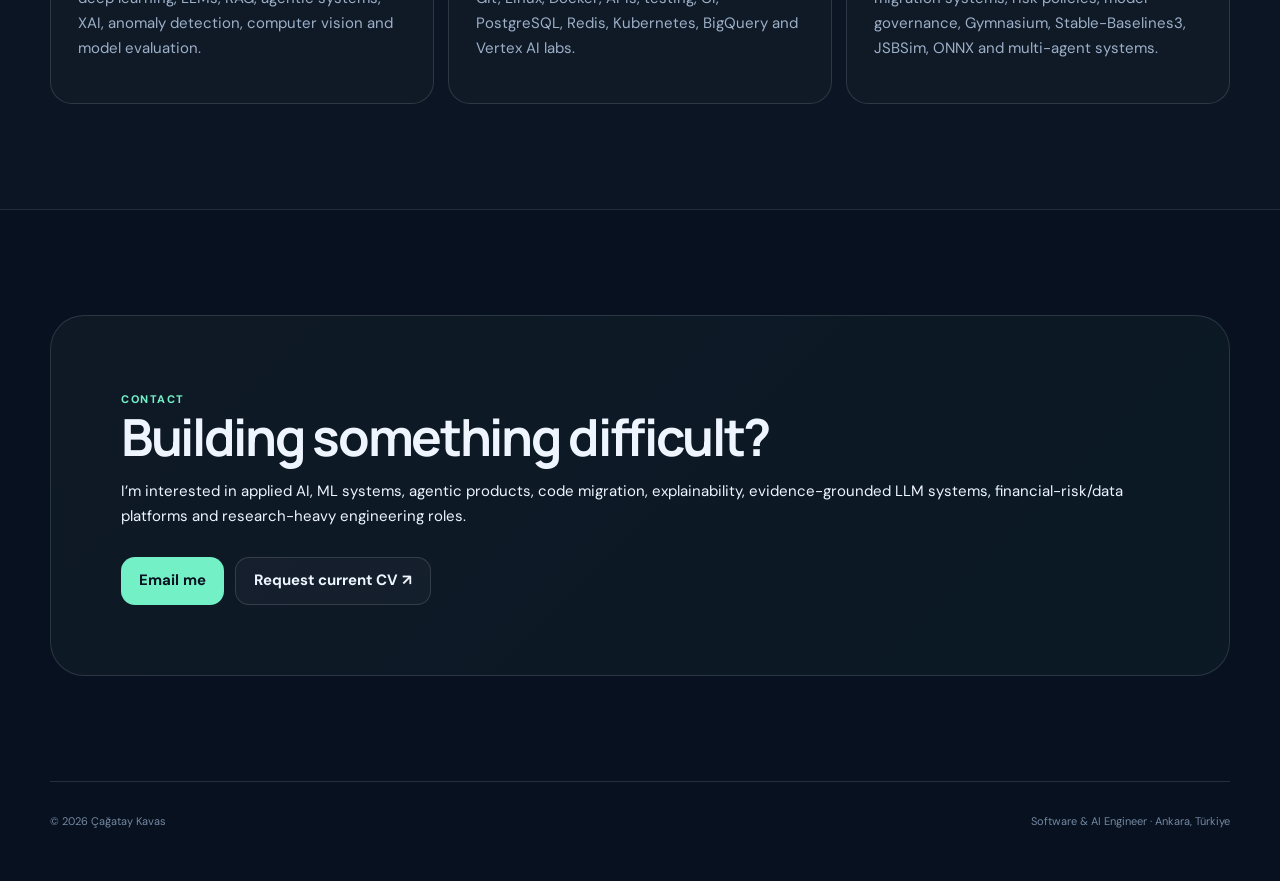
==== commit 10bb681d: "Refresh portfolio with measured agentic projects and accurate public profile" ====
--- a/index.html
+++ b/index.html
@@ -1,181 +1,95 @@
-<!doctype html>
+<!DOCTYPE html>
+
 <html lang="en">
 <head>
-  <meta charset="utf-8" />
-  <meta name="viewport" content="width=device-width, initial-scale=1" />
-  <meta name="theme-color" content="#07111f" />
-  <meta name="robots" content="index, follow" />
-  <title>Çağatay Kavas | Software & AI Engineer</title>
-  <meta name="description" content="Software & AI Engineer building agentic code-migration systems, production ML, reproducible LLM interpretability, evidence-grounded RAG, banking-risk platforms and data systems." />
-  <meta name="author" content="Çağatay Kavas" />
-  <link rel="canonical" href="https://cagataykavas.github.io/" />
-  <link rel="icon" href="favicon.svg" type="image/svg+xml" />
-  <meta property="og:title" content="Çağatay Kavas | Software & AI Engineer" />
-  <meta property="og:description" content="Agentic migration, production ML, banking risk, explainable AI, evidence-grounded RAG, human-AI workflows and data systems." />
-  <meta property="og:type" content="website" />
-  <meta property="og:url" content="https://cagataykavas.github.io/" />
-  <meta property="og:image" content="https://cagataykavas.github.io/Cagatay_Kavas_Vesika.jpg" />
-  <meta property="og:image:alt" content="Portrait of Çağatay Kavas" />
-  <meta name="twitter:card" content="summary_large_image" />
-  <link rel="preconnect" href="https://fonts.googleapis.com" />
-  <link rel="preconnect" href="https://fonts.gstatic.com" crossorigin />
-  <link href="https://fonts.googleapis.com/css2?family=DM+Sans:wght@400;500;600;700&family=Manrope:wght@500;600;700;800&display=swap" rel="stylesheet" />
-  <link rel="stylesheet" href="styles.css" />
-  <link rel="stylesheet" href="responsive-fix.css" />
-  <style>body{font-family:"DM Sans",system-ui,-apple-system,"Segoe UI",sans-serif}h1,h2,h3,strong{font-family:"Manrope","DM Sans",system-ui,sans-serif}</style>
+<meta charset="utf-8"/>
+<meta content="width=device-width, initial-scale=1" name="viewport"/>
+<meta content="#07111f" name="theme-color"/>
+<meta content="index, follow" name="robots"/>
+<title>Çağatay Kavas | Software &amp; AI Engineer</title>
+<meta content="Applied AI/ML engineer: measurable RAG retrieval, resumable MCP agents, tool authorization, LLM interpretability and reproducible ML evaluation." name="description"/>
+<meta content="Çağatay Kavas" name="author"/>
+<link href="https://cagataykavas.github.io/" rel="canonical"/>
+<link href="favicon.svg" rel="icon" type="image/svg+xml"/>
+<meta content="Çağatay Kavas | Software &amp; AI Engineer" property="og:title"/>
+<meta content="Applied AI/ML engineer: measurable RAG retrieval, resumable MCP agents, tool authorization, LLM interpretability and reproducible ML evaluation." property="og:description"/>
+<meta content="website" property="og:type"/>
+<meta content="https://cagataykavas.github.io/" property="og:url"/>
+<meta content="https://cagataykavas.github.io/Cagatay_Kavas_Vesika.jpg" property="og:image"/>
+<meta content="Portrait of Çağatay Kavas" property="og:image:alt"/>
+<meta content="summary_large_image" name="twitter:card"/>
+<link href="https://fonts.googleapis.com" rel="preconnect"/>
+<link crossorigin="" href="https://fonts.gstatic.com" rel="preconnect"/>
+<link href="https://fonts.googleapis.com/css2?family=DM+Sans:wght@400;500;600;700&amp;family=Manrope:wght@500;600;700;800&amp;display=swap" rel="stylesheet"/>
+<link href="styles.css" rel="stylesheet"/>
+<link href="responsive-fix.css" rel="stylesheet"/>
+<style>body{font-family:"DM Sans",system-ui,-apple-system,"Segoe UI",sans-serif}h1,h2,h3,strong{font-family:"Manrope","DM Sans",system-ui,sans-serif}</style>
 </head>
 <body>
-  <a class="skip-link" href="#main-content">Skip to content</a>
-  <div class="noise" aria-hidden="true"></div>
-  <header class="site-header">
-    <a class="brand" href="#main-content" aria-label="Çağatay Kavas home"><span class="brand-mark">CK</span><span class="brand-copy"><strong>Çağatay Kavas</strong><small>Software & AI Engineer</small></span></a>
-    <nav class="desktop-nav" id="primary-navigation" aria-label="Primary navigation"><a href="#work">Work</a><a href="#research">Research</a><a href="#experience">Experience</a><a href="#education">Education</a></nav>
-    <div class="header-actions"><a class="button button-small button-ghost header-cv" href="cv.html">CV <span aria-hidden="true">↗</span></a><button class="menu-toggle" type="button" aria-controls="primary-navigation" aria-expanded="false" aria-label="Open navigation"><span></span><span></span><span></span></button></div>
-  </header>
-  <main id="main-content">
-    <section class="hero section-shell">
-      <div class="hero-grid">
-        <div class="hero-copy reveal">
-          <div class="eyebrow"><span class="status-dot"></span>Ankara, Türkiye · Open to AI / ML roles</div>
-          <h1>I build AI systems that have to <span class="gradient-text">work beyond the notebook.</span></h1>
-          <p class="hero-lead">Software & AI Engineer with 3+ years of experience across agentic systems, machine learning, simulation, anomaly detection, computer vision, LLM systems and explainable AI. My recent public work focuses on test-driven code migration, production-oriented banking ML, reproducible interpretability, evidence-grounded RAG, human–agent decision workflows and cloud/data engineering.</p>
-          <div class="hero-actions"><a class="button button-primary" href="#work">Explore selected work <span aria-hidden="true">↓</span></a><a class="button button-ghost" href="mailto:cagataykavas2001@gmail.com">Get in touch</a></div>
-          <div class="social-row" aria-label="Social links"><a href="https://github.com/cagataykavas" target="_blank" rel="noopener">GitHub ↗</a><a href="https://www.linkedin.com/in/cagatay-kavas-2b5598209/" target="_blank" rel="noopener">LinkedIn ↗</a><a href="https://youtu.be/bw39YavErL0?si=DomrWFxxATDhxrtR" target="_blank" rel="noopener">Presentation ↗</a></div>
-          <ul class="proof-row" aria-label="Professional highlights"><li>Python-first engineering</li><li>Research + production mindset</li><li>English-fluent collaboration</li></ul>
-        </div>
-        <div class="hero-visual reveal">
-          <div class="portrait-card"><div class="portrait-glow"></div><img src="Cagatay_Kavas_Vesika.jpg" alt="Portrait of Çağatay Kavas" /><div class="portrait-caption"><span>Software + AI</span><span>Engineering / Research</span></div></div>
-          <div class="floating-card floating-card-a"><span class="mini-label">AGENTIC</span><strong>Migration + Decision Systems</strong><small>bounded loops · rule memory · human review</small></div>
-          <div class="floating-card floating-card-b"><span class="mini-label">ML SYSTEMS</span><strong>Risk + Production AI</strong><small>validation · governance · cloud · monitoring</small></div>
-        </div>
-      </div>
-    </section>
-
-    <section class="metric-band section-shell reveal" aria-label="Selected metrics">
-      <article><strong>3+</strong><span>years in AI & software engineering</span></article><article><strong>8+</strong><span>anomaly-detection architectures benchmarked</span></article><article><strong>14,715</strong><span>images in a YOLOv8 computer-vision corpus</span></article><article><strong>~0.978</strong><span>mAP on real-time sleep-pose recognition</span></article>
-    </section>
-
-    <section id="work" class="section-shell section-space">
-      <div class="section-heading reveal"><div><span class="kicker">SELECTED WORK</span><h2>Engineering across models, agents, data and systems.</h2></div><p>I like projects where the difficult part is not merely producing a model output, but making the surrounding workflow inspectable, testable, recoverable and measurable.</p></div>
-      <div class="project-grid">
-        <article class="project-card project-card-featured reveal">
-          <div class="project-topline"><span class="project-index">01</span><span class="project-tag">Agentic AI · Code Migration</span></div>
-          <h3>Agentic Migrator</h3>
-          <p>A deterministic-first migration platform that applies source-preserving structural transformations, tests candidates in bounded sandboxes, escalates failures to an optional LLM repair loop, and promotes successful learned rules through governed memory rather than blindly rewriting repositories.</p>
-          <div class="chip-row"><span>Agentic AI</span><span>AST</span><span>Git Worktrees</span><span>Sandbox</span><span>Rule Governance</span><span>CI</span></div>
-          <div class="flow-visual" aria-hidden="true"><span>Plan</span><b>→</b><span>Transform</span><b>→</b><span>Test</span><b>→</b><span>Learn</span></div>
-          <p><a href="https://github.com/cagataykavas/agentic-migrator" target="_blank" rel="noopener">Explore repository ↗</a></p>
-        </article>
-
-        <article class="project-card reveal">
-          <div class="project-topline"><span class="project-index">NEW</span><span class="project-tag">Agent Evaluation · Reliability</span></div>
-          <h3>Agent Reliability Lab</h3>
-          <p>A framework-independent evaluation and CI quality-gate platform for recorded AI-agent traces. It scores tool selection, argument correctness, trajectory order, evidence coverage, latency/cost budgets and human escalation, then emits structured failure diagnostics and standalone reports.</p>
-          <div class="chip-row"><span>Agent Evals</span><span>Tool Calling</span><span>Failure Taxonomy</span><span>CI Gates</span><span>Python</span><span>Docker</span></div>
-          <div class="flow-visual" aria-hidden="true"><span>Contract</span><b>→</b><span>Trace</span><b>→</b><span>Score</span><b>→</b><span>Gate</span></div>
-          <p><a href="https://github.com/cagataykavas/agent-reliability-lab" target="_blank" rel="noopener">Explore reliability platform ↗</a></p>
-        </article>
-
-        <article class="project-card reveal">
-          <div class="project-topline"><span class="project-index">02</span><span class="project-tag">Global Banking · Production ML</span></div>
-          <h3>Banking Risk ML Platform</h3>
-          <p>A synthetic end-to-end risk decision platform spanning out-of-time validation, ROC/PR/KS/lift/calibration, expected-loss-aware thresholding, champion–challenger and shadow evaluation, delayed labels, drift monitoring, human review and cloud deployment patterns.</p>
-          <div class="chip-row"><span>Python</span><span>SQL</span><span>PySpark</span><span>XGBoost</span><span>LightGBM</span><span>Vertex AI</span></div>
-          <div class="flow-visual" aria-hidden="true"><span>Data</span><b>→</b><span>Validate</span><b>→</b><span>Risk</span><b>→</b><span>Policy</span></div>
-          <p><a href="https://github.com/cagataykavas/banking-risk-ml-platform" target="_blank" rel="noopener">Explore banking ML platform ↗</a></p>
-        </article>
-
-        <article class="project-card reveal">
-          <div class="project-topline"><span class="project-index">03</span><span class="project-tag">LLM Interpretability · Reproducible XAI</span></div>
-          <h3>Struct-XAI Platform</h3>
-          <p>A compact interpretability platform for tracing candidate decisions across transformer layers with explicit first-token margin semantics, controlled deletion/replacement interventions, activation patching, quantitative intervention effects, experiment provenance and cross-run explanation stability.</p>
-          <div class="chip-row"><span>PyTorch</span><span>Transformers</span><span>Logit Lens</span><span>Activation Patching</span><span>Provenance</span><span>Stability</span></div>
-          <div class="flow-visual" aria-hidden="true"><span>Prompt</span><b>→</b><span>Layers</span><b>→</b><span>Intervene</span><b>→</b><span>Verify</span></div>
-          <p><a href="https://github.com/cagataykavas/struct-xai-platform" target="_blank" rel="noopener">Explore Struct-XAI ↗</a></p>
-        </article>
-
-        <article class="project-card reveal">
-          <div class="project-topline"><span class="project-index">04</span><span class="project-tag">LLM Systems · RAG · Evaluation</span></div>
-          <h3>RAG Document Intelligence</h3>
-          <p>An evidence-grounded document system with persistent ingestion, hybrid word/character sparse retrieval, ranked retrieval evaluation, zero/one/few-shot benchmarking, citation rejection, claim-to-evidence tracing and quarantine of high-risk instruction-like retrieved content.</p>
-          <div class="chip-row"><span>RAG</span><span>MRR / nDCG</span><span>Few-shot Eval</span><span>Evidence Policy</span><span>FastAPI</span><span>Docker</span></div>
-          <div class="flow-visual" aria-hidden="true"><span>Retrieve</span><b>→</b><span>Policy</span><b>→</b><span>Generate</span><b>→</b><span>Audit</span></div>
-          <p><a href="https://github.com/cagataykavas/rag-document-intelligence" target="_blank" rel="noopener">Explore RAG system ↗</a></p>
-        </article>
-
-        <article class="project-card reveal">
-          <div class="project-topline"><span class="project-index">05</span><span class="project-tag">Human–Agent AI · FinTech</span></div>
-          <h3>Human–Agent Decision & Financial Crime Labs</h3>
-          <p>Portfolio systems for AI-assisted onboarding and financial-crime review: explicit escalation policy, evidence provenance, reviewer queues, automation-bias evaluation, tamper-evident audit trails and service metrics that measure the interaction around a model—not only model accuracy.</p>
-          <div class="chip-row"><span>Human-in-the-loop</span><span>Agentic Workflows</span><span>FinTech</span><span>Responsible AI</span></div>
-          <div class="flow-visual" aria-hidden="true"><span>Evidence</span><b>→</b><span>Agent</span><b>→</b><span>Policy</span><b>→</b><span>Human</span></div>
-          <p><a href="https://github.com/cagataykavas/financial-crime-copilot" target="_blank" rel="noopener">Financial Crime Copilot ↗</a> · <a href="https://github.com/cagataykavas/human-agent-service-design" target="_blank" rel="noopener">Service Design Lab ↗</a></p>
-        </article>
-
-        <article class="project-card reveal">
-          <div class="project-topline"><span class="project-index">06</span><span class="project-tag">Reinforcement Learning · Simulation</span></div>
-          <h3>Computer Generated Forces & Multi-Aircraft Simulation</h3>
-          <p>Reinforcement-learning and simulation components for autonomous aircraft behavior: scenario initialization, target logic, kill/reset handling, repeatable experiment logging and evaluation metrics.</p>
-          <div class="chip-row"><span>Python</span><span>PyTorch</span><span>Gymnasium</span><span>Stable-Baselines3</span><span>JSBSim</span></div>
-          <div class="project-visual sim-visual" aria-hidden="true"><div class="node node-a"></div><div class="node node-b"></div><div class="node node-c"></div></div>
-        </article>
-
-        <article class="project-card reveal">
-          <div class="project-topline"><span class="project-index">07</span><span class="project-tag">Applied ML · Time Series</span></div>
-          <h3>Time-Series Anomaly Detection</h3>
-          <p>End-to-end anomaly-detection pipelines covering preprocessing, windowing, reconstruction scoring, statistical thresholding, architecture comparison and failure analysis over unlabeled engineering time series.</p>
-          <div class="chip-row"><span>VAE</span><span>CNN-LSTM</span><span>TCN-LSTM</span><span>PyTorch</span></div>
-          <div class="sparkline" aria-hidden="true"><svg viewBox="0 0 520 150" preserveAspectRatio="none"><path d="M0,88 C28,84 37,94 61,91 C88,87 100,49 128,58 C150,65 166,104 190,88 C211,74 227,80 245,72 C267,62 279,21 303,28 C332,35 343,110 374,91 C397,78 410,86 433,69 C458,50 477,56 520,44" /><line x1="302" y1="16" x2="302" y2="134" /></svg></div>
-        </article>
-
-        <article class="project-card reveal">
-          <div class="project-topline"><span class="project-index">08</span><span class="project-tag">Computer Vision</span></div>
-          <h3>Real-Time Smart Sleep Pose Estimation</h3>
-          <p>YOLOv8-based undergraduate capstone trained on 14,715 images and evaluated at approximately 0.978 mAP for real-time sleep-pose recognition.</p>
-          <div class="chip-row"><span>YOLOv8</span><span>OpenCV</span><span>Real-time CV</span></div>
-          <div class="cv-visual" aria-hidden="true"><div class="bbox bbox-a"><span>0.98</span></div><div class="bbox bbox-b"><span>0.96</span></div></div>
-        </article>
-      </div>
-    </section>
-
-    <section id="research" class="research-section">
-      <div class="section-shell section-space">
-        <div class="research-grid">
-          <div class="research-copy reveal">
-            <span class="kicker">M.SC. RESEARCH · 2026</span>
-            <h2>Struct-XAI</h2>
-            <h3>Compact, inspectable interpretability for instruction-tuned LLMs.</h3>
-            <p>My thesis work studies model behavior through candidate-aware decision traces, span deletion and replacement, layer-wise margins, sign-flip analysis and activation patching. The public platform now also records quantitative intervention effects, experiment fingerprints and cross-run stability instead of treating a heatmap alone as evidence.</p>
-            <p>The research evaluation uses compact instruction-model tasks to expose model-specific blind spots, decision instability and scaling behavior while keeping methodological limits explicit.</p>
-            <div class="chip-row chip-row-light"><span>XAI</span><span>LLMs</span><span>Activation Patching</span><span>Intervention Evaluation</span><span>Reproducibility</span></div>
-            <p><a href="https://github.com/cagataykavas/struct-xai-platform" target="_blank" rel="noopener">Open public research platform ↗</a></p>
-          </div>
-          <a class="video-card reveal" href="https://youtu.be/bw39YavErL0?si=DomrWFxxATDhxrtR" target="_blank" rel="noopener"><img src="https://img.youtube.com/vi/bw39YavErL0/maxresdefault.jpg" alt="Presentation video thumbnail" loading="lazy" /><div class="video-overlay"></div><div class="play-button">▶</div><div class="video-meta"><span>Research presentation</span><strong>Watch on YouTube</strong></div></a>
-        </div>
-      </div>
-    </section>
-
-    <section id="experience" class="section-shell section-space">
-      <div class="section-heading reveal"><div><span class="kicker">EXPERIENCE</span><h2>From model prototypes to engineering workflows.</h2></div></div>
-      <div class="timeline">
-        <article class="timeline-item reveal"><div class="timeline-marker"></div><div class="timeline-date">Sep 2023 — Present</div><div class="timeline-content"><div class="role-heading"><div><h3>Software & Design Engineer — AI and Big Data</h3><p>Turkish Aerospace Industries (TUSAŞ / TAI) · Ankara</p></div><span class="role-badge">3+ years</span></div><ul><li>Develop AI and simulation software for autonomous behavior, data analysis and engineering decision support.</li><li>Build explainability workflows combining model outputs, action traces, decision logic and attribution methods.</li><li>Prototype RAG and agentic workflows for requirement analysis, source tracing and knowledge retrieval.</li><li>Build modular Python systems for simulation, visualization, ONNX integration, experiment tracking and technical documentation.</li></ul></div></article>
-      </div>
-    </section>
-
-    <section id="education" class="section-shell section-space">
-      <div class="education-grid"><div class="section-heading compact reveal"><div><span class="kicker">EDUCATION</span><h2>Engineering foundation, AI specialization.</h2></div></div><div class="education-list"><article class="education-card reveal"><span class="edu-year">Expected Jan 2027</span><h3>Yıldız Technical University</h3><p>M.Sc. in Computer Engineering · GPA 3.74 / 4.00</p><small>Thesis: Struct-XAI — Compact Interpretability Pipeline for Turkish LLMs</small></article><article class="education-card reveal"><span class="edu-year">Jun 2023</span><h3>Ankara University</h3><p>B.Sc. in Electrical & Electronics Engineering (English) · GPA 3.71 / 4.00</p><small>Computer vision capstone: real-time sleep pose estimation with YOLOv8</small></article></div></div>
-    </section>
-
-    <section class="skills-section">
-      <div class="section-shell section-space"><div class="section-heading reveal"><div><span class="kicker">TOOLKIT</span><h2>Built for applied AI work.</h2></div></div><div class="skills-grid"><article class="skill-card reveal"><span>01</span><h3>AI / ML</h3><p>PyTorch, scikit-learn, XGBoost, LightGBM, deep learning, LLMs, RAG, agentic systems, XAI, anomaly detection, computer vision and model evaluation.</p></article><article class="skill-card reveal"><span>02</span><h3>Data / Software / Cloud</h3><p>Python, SQL, PySpark, Pandas, NumPy, C/C++, Git, Linux, Docker, APIs, testing, CI, PostgreSQL, Redis, Kubernetes, BigQuery and Vertex AI labs.</p></article><article class="skill-card reveal"><span>03</span><h3>Decision Systems</h3><p>Human-in-the-loop workflows, rule engines, migration systems, risk policies, model governance, Gymnasium, Stable-Baselines3, JSBSim, ONNX and multi-agent systems.</p></article></div></div>
-    </section>
-
-    <section class="section-shell section-space contact-section reveal">
-      <div class="contact-card"><span class="kicker">CONTACT</span><h2>Building something difficult?</h2><p>I’m interested in applied AI, ML systems, agentic products, code migration, explainability, evidence-grounded LLM systems, financial-risk/data platforms and research-heavy engineering roles.</p><div class="hero-actions"><a class="button button-primary" href="mailto:cagataykavas2001@gmail.com">Email me</a><a class="button button-ghost light" href="Cagatay Kavas CV.pdf" target="_blank" rel="noopener">Open CV ↗</a></div></div>
-    </section>
-  </main>
-  <footer class="site-footer section-shell"><span>© <span id="year"></span> Çağatay Kavas</span><span>Software & AI Engineer · Ankara, Türkiye</span></footer>
-  <script type="application/ld+json">{"@context":"https://schema.org","@type":"Person","name":"Çağatay Kavas","url":"https://cagataykavas.github.io/","image":"https://cagataykavas.github.io/Cagatay_Kavas_Vesika.jpg","jobTitle":"Software & AI Engineer","address":{"@type":"PostalAddress","addressLocality":"Ankara","addressCountry":"TR"},"sameAs":["https://github.com/cagataykavas","https://www.linkedin.com/in/cagatay-kavas-2b5598209/"]}</script>
-  <script src="script.js"></script>
+<a class="skip-link" href="#main-content">Skip to content</a>
+<div aria-hidden="true" class="noise"></div>
+<header class="site-header">
+<a aria-label="Çağatay Kavas home" class="brand" href="#main-content"><span class="brand-mark">CK</span><span class="brand-copy"><strong>Çağatay Kavas</strong><small>Software &amp; AI Engineer</small></span></a>
+<nav aria-label="Primary navigation" class="desktop-nav" id="primary-navigation"><a href="#work">Work</a><a href="#research">Research</a><a href="#experience">Experience</a><a href="#education">Education</a></nav>
+<div class="header-actions"><a class="button button-small button-ghost header-cv" href="cv.html">CV ↗</a><button aria-controls="primary-navigation" aria-expanded="false" aria-label="Open navigation" class="menu-toggle" type="button"><span></span><span></span><span></span></button></div>
+</header>
+<main id="main-content">
+<section class="hero section-shell">
+<div class="hero-grid">
+<div class="hero-copy reveal">
+<div class="eyebrow"><span class="status-dot"></span>Ankara, Türkiye · Open to AI / ML roles</div>
+<h1>I build AI systems that have to <span class="gradient-text">work beyond the notebook.</span></h1>
+<p class="hero-lead">AI/ML engineer with 3.5+ years of engineering experience, including three years at Turkish Aerospace Industries. I build Python/PyTorch models and the systems around them: retrieval, tool execution, evaluation, model integration and explainability. My recent public work focuses on measurable, inspectable agentic workflows.</p>
+<div class="hero-actions"><a class="button button-primary" href="#work">Explore selected work <span aria-hidden="true">↓</span></a><a class="button button-ghost" href="mailto:cagataykavas2001@gmail.com">Get in touch</a></div>
+<div aria-label="Social links" class="social-row"><a href="https://github.com/cagataykavas" rel="noopener" target="_blank">GitHub ↗</a><a href="https://www.linkedin.com/in/cagatay-kavas-2b5598209/" rel="noopener" target="_blank">LinkedIn ↗</a><a href="https://youtu.be/bw39YavErL0?si=DomrWFxxATDhxrtR" rel="noopener" target="_blank">Presentation ↗</a></div>
+<ul aria-label="Professional highlights" class="proof-row"><li>Python-first engineering</li><li>Research + production mindset</li><li>English-fluent collaboration</li></ul>
+</div>
+<div class="hero-visual reveal">
+<div class="portrait-card"><div class="portrait-glow"></div><img alt="Portrait of Çağatay Kavas" src="Cagatay_Kavas_Vesika.jpg"/><div class="portrait-caption"><span>Software + AI</span><span>Engineering / Research</span></div></div>
+<div class="floating-card floating-card-a"><span class="mini-label">AGENTIC</span><strong>Retrieval + Tool Execution</strong><small>hybrid search · MCP · resumable sessions</small></div>
+<div class="floating-card floating-card-b"><span class="mini-label">ML SYSTEMS</span><strong>Evaluation + Integration</strong><small>tracing · validation · model interfaces</small></div>
+</div>
+</div>
+</section>
+<section aria-label="Selected metrics" class="metric-band section-shell reveal"><article><strong>94.3%</strong><span>Recall@10 · 188 SciFact development queries</span></article><article><strong>314 → 119 s</strong><span>24-case local agent batch · unchanged outputs</span></article><article><strong>80 → 120 / 120</strong><span>passing numerical-gradient cases</span></article><article><strong>3.5+</strong><span>years of engineering experience</span></article></section>
+<section class="section-shell section-space" id="work">
+<div class="section-heading reveal"><div><span class="kicker">SELECTED WORK</span><h2>Engineering across models, agents, data and systems.</h2></div><p>I like projects where the difficult part is not merely producing a model output, but making the surrounding workflow inspectable, testable, recoverable and measurable.</p></div>
+<div class="project-grid"><article class="project-card reveal"><div class="project-topline"><span class="project-index">01</span><span class="project-tag">Agentic AI · Hybrid Retrieval</span></div><h3>RAG Document Intelligence</h3><p>Built an evidence assistant that combines sparse retrieval, MiniLM embeddings and reciprocal-rank fusion. On 188 SciFact development queries over 5,183 abstracts, hybrid retrieval achieved 94.3% Recall@10. This measures retrieval, not answer accuracy.</p><div class="chip-row"><span>MiniLM</span><span>RRF</span><span>FastAPI</span><span>Evaluation</span></div><p class="project-link"><a href="https://github.com/cagataykavas/rag-document-intelligence/tree/evidence/dense-retrieval" rel="noopener" target="_blank">Explore retrieval evidence ↗</a></p></article><article class="project-card reveal"><div class="project-topline"><span class="project-index">02</span><span class="project-tag">Agent Infrastructure · Observability</span></div><h3>Resumable MCP Agent Runtime</h3><p>Added persistent MCP sessions, resumable tool execution and OpenTelemetry tracing to a local Qwen agent. Session reuse reduced the same 24-case batch from 314 to 119 seconds while preserving outputs. This separate branch does not use the dense retriever.</p><div class="chip-row"><span>MCP</span><span>OpenTelemetry</span><span>Qwen</span><span>Python</span></div><p class="project-link"><a href="https://github.com/cagataykavas/rag-document-intelligence/tree/feat/integrated-mcp-telemetry" rel="noopener" target="_blank">Explore runtime evidence ↗</a></p></article><article class="project-card reveal"><div class="project-topline"><span class="project-index">03</span><span class="project-tag">Tool Safety · SQLite</span></div><h3>SQL Agent Tool Authorization</h3><p>Replaced regex-only SQL checks with SQLite authorizer-based table controls. In a 64-case validation matrix, previously accepted unauthorized queries fell from 12 to zero, while valid-query overblocking was also corrected. The tested boundary is table access, not universal sandbox security.</p><div class="chip-row"><span>SQLite</span><span>Authorization</span><span>Agent Tools</span></div><p class="project-link"><a href="https://github.com/cagataykavas/human-agent-service-design/commit/f3bfcfa427a50f4a7628a9c6f33f76b3bbf8b095" rel="noopener" target="_blank">Inspect implementation ↗</a></p></article><article class="project-card reveal"><div class="project-topline"><span class="project-index">04</span><span class="project-tag">LLM Interpretability · M.Sc. Research</span></div><h3>Struct-XAI</h3><p>Built a toolkit for inspecting hidden states, attribution and activation behavior in Turkish language models. Recorded 31 model-prompt cases across five task categories; connected local inference to FastAPI, SQLite and retrievable artifacts. Final-state normalization checks now agree with native model logits.</p><div class="chip-row"><span>PyTorch</span><span>Transformers</span><span>FastAPI</span><span>SQLite</span></div><p class="project-link"><a href="https://github.com/cagataykavas/struct-xai-platform/commit/80fcb55f032952ea6fb3cd18b6f99fbe8255e479" rel="noopener" target="_blank">Explore public platform ↗</a></p></article><article class="project-card reveal"><div class="project-topline"><span class="project-index">05</span><span class="project-tag">Agent Evaluation · Quality Gates</span></div><h3>Agent Reliability Lab</h3><p>Built evaluation tooling for recorded tool-using agent traces. Mandatory constraint violations now fail evaluation: three incorrect passes were corrected across four regression cases, with six controls preserved. The lab consolidates 96 historical records; these are not 96 new model runs.</p><div class="chip-row"><span>Agent Evals</span><span>Trace Analysis</span><span>CI Gates</span></div><p class="project-link"><a href="https://github.com/cagataykavas/agent-reliability-lab/commit/adfccb5ecf1e6d7d2850adefcd42c8ba82210dc8" rel="noopener" target="_blank">Explore evaluator ↗</a></p></article><article class="project-card reveal"><div class="project-topline"><span class="project-index">06</span><span class="project-tag">Neural Networks · Numerical Correctness</span></div><h3>NeuralTrainer</h3><p>Built an educational NumPy MLP with a Tkinter interface. Corrected backpropagation against numerical gradients, increasing passing finite-difference cases from 80/120 to 120/120. This demonstrates derivative correctness rather than predictive accuracy.</p><div class="chip-row"><span>NumPy</span><span>Backpropagation</span><span>Tkinter</span></div><p class="project-link"><a href="https://github.com/cagataykavas/neuralTrainer/commit/472ad84db48ba0b283302f3122bb0098cda5559f" rel="noopener" target="_blank">Inspect numerical validation ↗</a></p></article><article class="project-card reveal"><div class="project-topline"><span class="project-index">07</span><span class="project-tag">Applied ML · Offline SageMaker Contracts</span></div><h3>Industrial Fault Classification</h3><p>Compared three models on 10,000 synthetic UCI AI4I observations, separating training, model selection, threshold calibration and final testing. Held-out average precision was 0.680 on 1,500 rows. This is same-record fault classification, not future-failure prediction. SageMaker Autopilot request contracts were validated offline, without an AWS training run.</p><div class="chip-row"><span>scikit-learn</span><span>boto3</span><span>AutoML Contracts</span></div><p class="project-link"><a href="https://github.com/cagataykavas/aws-ml-platform/commit/2976bf8b93fe72e08221b2fd6e8a011ea69a2e56" rel="noopener" target="_blank">Explore portfolio implementation ↗</a></p></article><article class="project-card reveal"><div class="project-topline"><span class="project-index">08</span><span class="project-tag">Applied ML · Retrospective Benchmark</span></div><h3>Time-Series Pipeline Optimization</h3><p>Optimized batched VanillaVAE inference: a matched-size synthetic CPU benchmark reduced median runtime from 5.85 to 0.165 seconds across 72,935 samples (35.5×). Repaired training/inference paths so all seven VAE variants passed smoke checks, up from five. Independent November 2026 validation, not a historical employer result.</p><div class="chip-row"><span>PyTorch</span><span>VAE</span><span>Batching</span><span>Regression Tests</span></div><p class="project-link"><a href="https://github.com/cagataykavas/time-series-anomaly-lab/commit/8df97674852fa198b7f07c85bac44ccdec9f0926" rel="noopener" target="_blank">Inspect reproducible benchmark ↗</a></p></article><article class="project-card reveal"><div class="project-topline"><span class="project-index">09</span><span class="project-tag">Code Migration · Controlled Repair</span></div><h3>Agentic Migrator</h3><p>A deterministic-first migration platform using source-preserving structural transformations, isolated Git worktrees, bounded tests and optional LLM repair. Candidate changes are tested before learned rules are promoted through governed memory.</p><div class="chip-row"><span>AST</span><span>Git Worktrees</span><span>Regression Tests</span></div><p class="project-link"><a href="https://github.com/cagataykavas/agentic-migrator" rel="noopener" target="_blank">Explore repository ↗</a></p></article><article class="project-card reveal"><div class="project-topline"><span class="project-index">10</span><span class="project-tag">Synthetic Portfolio · Risk Evaluation</span></div><h3>Banking Risk ML Platform</h3><p>An end-to-end synthetic risk platform covering out-of-time validation, calibration, threshold selection, champion–challenger evaluation and drift monitoring. It explores human-review and deployment patterns; it is not a claim of a live banking deployment.</p><div class="chip-row"><span>Python</span><span>SQL</span><span>Model Evaluation</span></div><p class="project-link"><a href="https://github.com/cagataykavas/banking-risk-ml-platform" rel="noopener" target="_blank">Explore repository ↗</a></p></article></div>
+</section>
+<section class="research-section" id="research">
+<div class="section-shell section-space">
+<div class="research-grid">
+<div class="research-copy reveal">
+<span class="kicker">M.SC. RESEARCH · 2026</span>
+<h2>Struct-XAI</h2>
+<h3>Compact, inspectable interpretability for instruction-tuned LLMs.</h3>
+<p>My thesis work investigates hidden states, attribution, layer-wise behavior and activation patching in Turkish language models. The recorded evaluation includes 31 model-prompt cases: 14 for each of two Qwen models and three for Gemma, across five task categories.</p>
+<p>The research evaluation uses compact instruction-model tasks to expose model-specific blind spots, decision instability and scaling behavior while keeping methodological limits explicit.</p>
+<div class="chip-row chip-row-light"><span>XAI</span><span>LLMs</span><span>Activation Patching</span><span>Intervention Evaluation</span><span>Reproducibility</span></div>
+<p><a href="https://github.com/cagataykavas/struct-xai-platform" rel="noopener" target="_blank">Open public research platform ↗</a></p>
+</div>
+<a class="video-card reveal" href="https://youtu.be/bw39YavErL0?si=DomrWFxxATDhxrtR" rel="noopener" target="_blank"><img alt="Presentation video thumbnail" loading="lazy" src="https://img.youtube.com/vi/bw39YavErL0/maxresdefault.jpg"/><div class="video-overlay"></div><div class="play-button">▶</div><div class="video-meta"><span>Research presentation</span><strong>Watch on YouTube</strong></div></a>
+</div>
+</div>
+</section>
+<section class="section-shell section-space" id="experience">
+<div class="section-heading reveal"><div><span class="kicker">EXPERIENCE</span><h2>From model prototypes to engineering workflows.</h2></div></div>
+<div class="timeline">
+<article class="timeline-item reveal"><div class="timeline-marker"></div><div class="timeline-date">Sep 2023 — Sep 2026</div><div class="timeline-content"><div class="role-heading"><div><h3>Software &amp; Design Engineer — AI and Big Data</h3><p>Turkish Aerospace Industries (TUSAŞ / TAI) · Ankara</p></div><span class="role-badge">3 years full-time</span></div><ul><li>Developed AI and simulation software for autonomous behavior, data analysis and engineering decision support.</li><li>Built explainability workflows combining model outputs, action traces, decision logic and attribution methods.</li><li>Prototyped RAG and agentic workflows for requirement analysis, source tracing and knowledge retrieval.</li><li>Built modular Python systems for simulation, visualization, ONNX integration, experiment tracking and technical documentation.</li></ul></div></article>
+<article class="timeline-item reveal"><div class="timeline-marker"></div><div class="timeline-date">Nov 2022 — May 2023</div><div class="timeline-content"><div class="role-heading"><div><h3>Candidate Engineer</h3><p>Turkish Aerospace Industries · Part-time</p></div></div><p>Developed YOLO/MediaPipe production-area video analytics for person tracking, work-zone occupancy, restricted-zone entry and phone-use detection.</p></div></article></div>
+</section>
+<section class="section-shell section-space" id="education">
+<div class="education-grid"><div class="section-heading compact reveal"><div><span class="kicker">EDUCATION</span><h2>Engineering foundation, AI specialization.</h2></div></div><div class="education-list"><article class="education-card reveal"><span class="edu-year">Expected Jan 2027</span><h3>Yıldız Technical University</h3><p>M.Sc. in Computer Engineering · GPA 3.74 / 4.00</p><small>Thesis: Struct-XAI — Compact Interpretability Pipeline for Turkish LLMs</small></article><article class="education-card reveal"><span class="edu-year">Jun 2023</span><h3>Ankara University</h3><p>B.Sc. in Electrical &amp; Electronics Engineering (English) · GPA 3.71 / 4.00</p><small>Computer vision capstone: real-time sleep pose estimation with YOLOv8</small></article></div></div>
+</section>
+<section class="skills-section">
+<div class="section-shell section-space"><div class="section-heading reveal"><div><span class="kicker">TOOLKIT</span><h2>Built for applied AI work.</h2></div></div><div class="skills-grid"><article class="skill-card reveal"><span>01</span><h3>AI / ML</h3><p>PyTorch, scikit-learn, XGBoost, LightGBM, deep learning, LLMs, RAG, agentic systems, XAI, anomaly detection, computer vision and model evaluation.</p></article><article class="skill-card reveal"><span>02</span><h3>Data / Software / Cloud</h3><p>Python, SQL, PySpark, Pandas, NumPy, C/C++, Git, Linux, Docker, APIs, testing, CI, PostgreSQL, Redis, Kubernetes, BigQuery and Vertex AI labs.</p></article><article class="skill-card reveal"><span>03</span><h3>Decision Systems</h3><p>Human-in-the-loop workflows, rule engines, migration systems, risk policies, model governance, Gymnasium, Stable-Baselines3, JSBSim, ONNX and multi-agent systems.</p></article></div></div>
+</section>
+<section class="section-shell section-space contact-section reveal">
+<div class="contact-card"><span class="kicker">CONTACT</span><h2>Building something difficult?</h2><p>I’m interested in applied AI, ML systems, agentic products, code migration, explainability, evidence-grounded LLM systems, financial-risk/data platforms and research-heavy engineering roles.</p><div class="hero-actions"><a class="button button-primary" href="mailto:cagataykavas2001@gmail.com">Email me</a><a class="button button-ghost light" href="mailto:cagataykavas2001@gmail.com?subject=CV%20request" rel="noopener" target="_blank">Request current CV ↗</a></div></div>
+</section>
+</main>
+<footer class="site-footer section-shell"><span>© <span id="year"></span> Çağatay Kavas</span><span>Software &amp; AI Engineer · Ankara, Türkiye</span></footer>
+<script type="application/ld+json">{"@context":"https://schema.org","@type":"Person","name":"Çağatay Kavas","url":"https://cagataykavas.github.io/","image":"https://cagataykavas.github.io/Cagatay_Kavas_Vesika.jpg","jobTitle":"Software & AI Engineer","address":{"@type":"PostalAddress","addressLocality":"Ankara","addressCountry":"TR"},"sameAs":["https://github.com/cagataykavas","https://www.linkedin.com/in/cagatay-kavas-2b5598209/"]}</script>
+<script src="script.js"></script>
 </body>
 </html>
--- a/responsive-fix.css
+++ b/responsive-fix.css
@@ -24,3 +24,6 @@
     padding-top: 24px;
   }
 }
+
+
+.project-card{min-height:0;gap:8px}.project-card .project-link{margin-top:auto;padding-top:20px}.project-card h3{overflow-wrap:anywhere}.project-topline{gap:16px}.metric-band strong{font-size:clamp(23px,2.5vw,31px)}
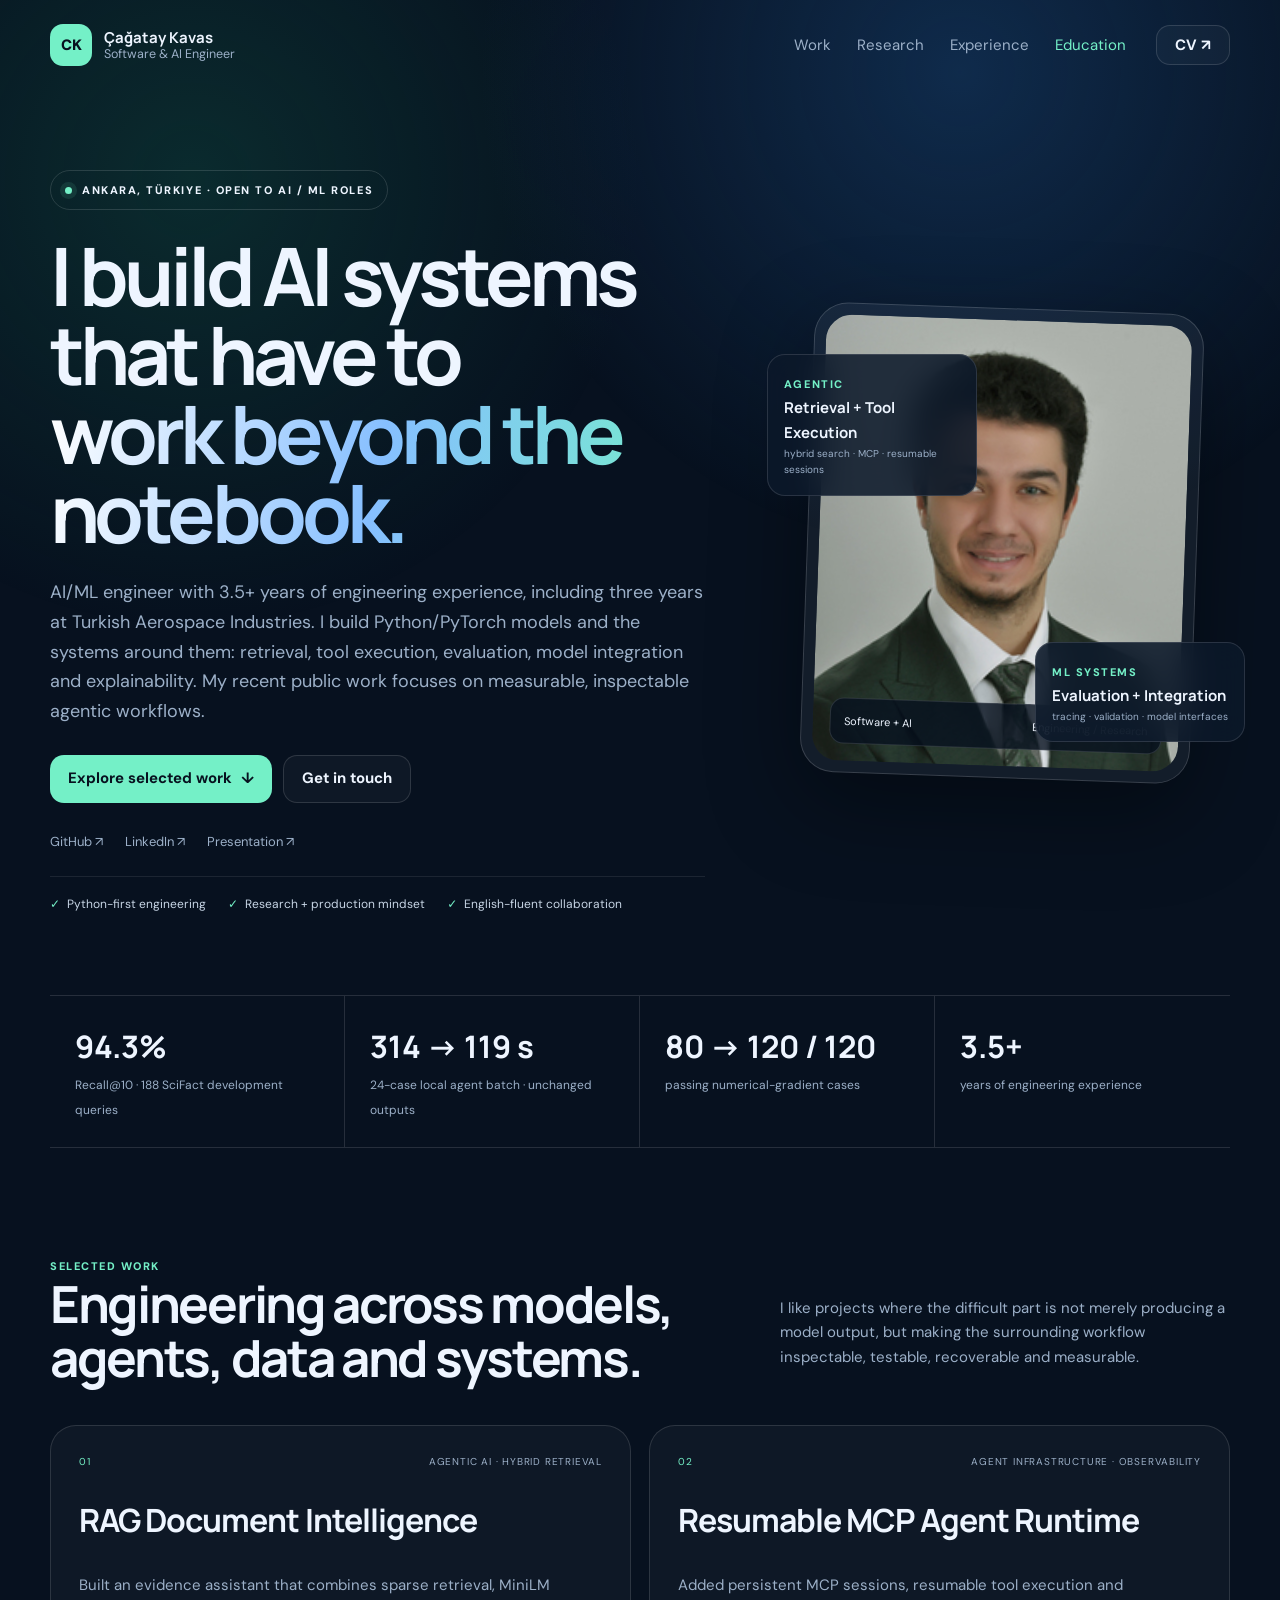
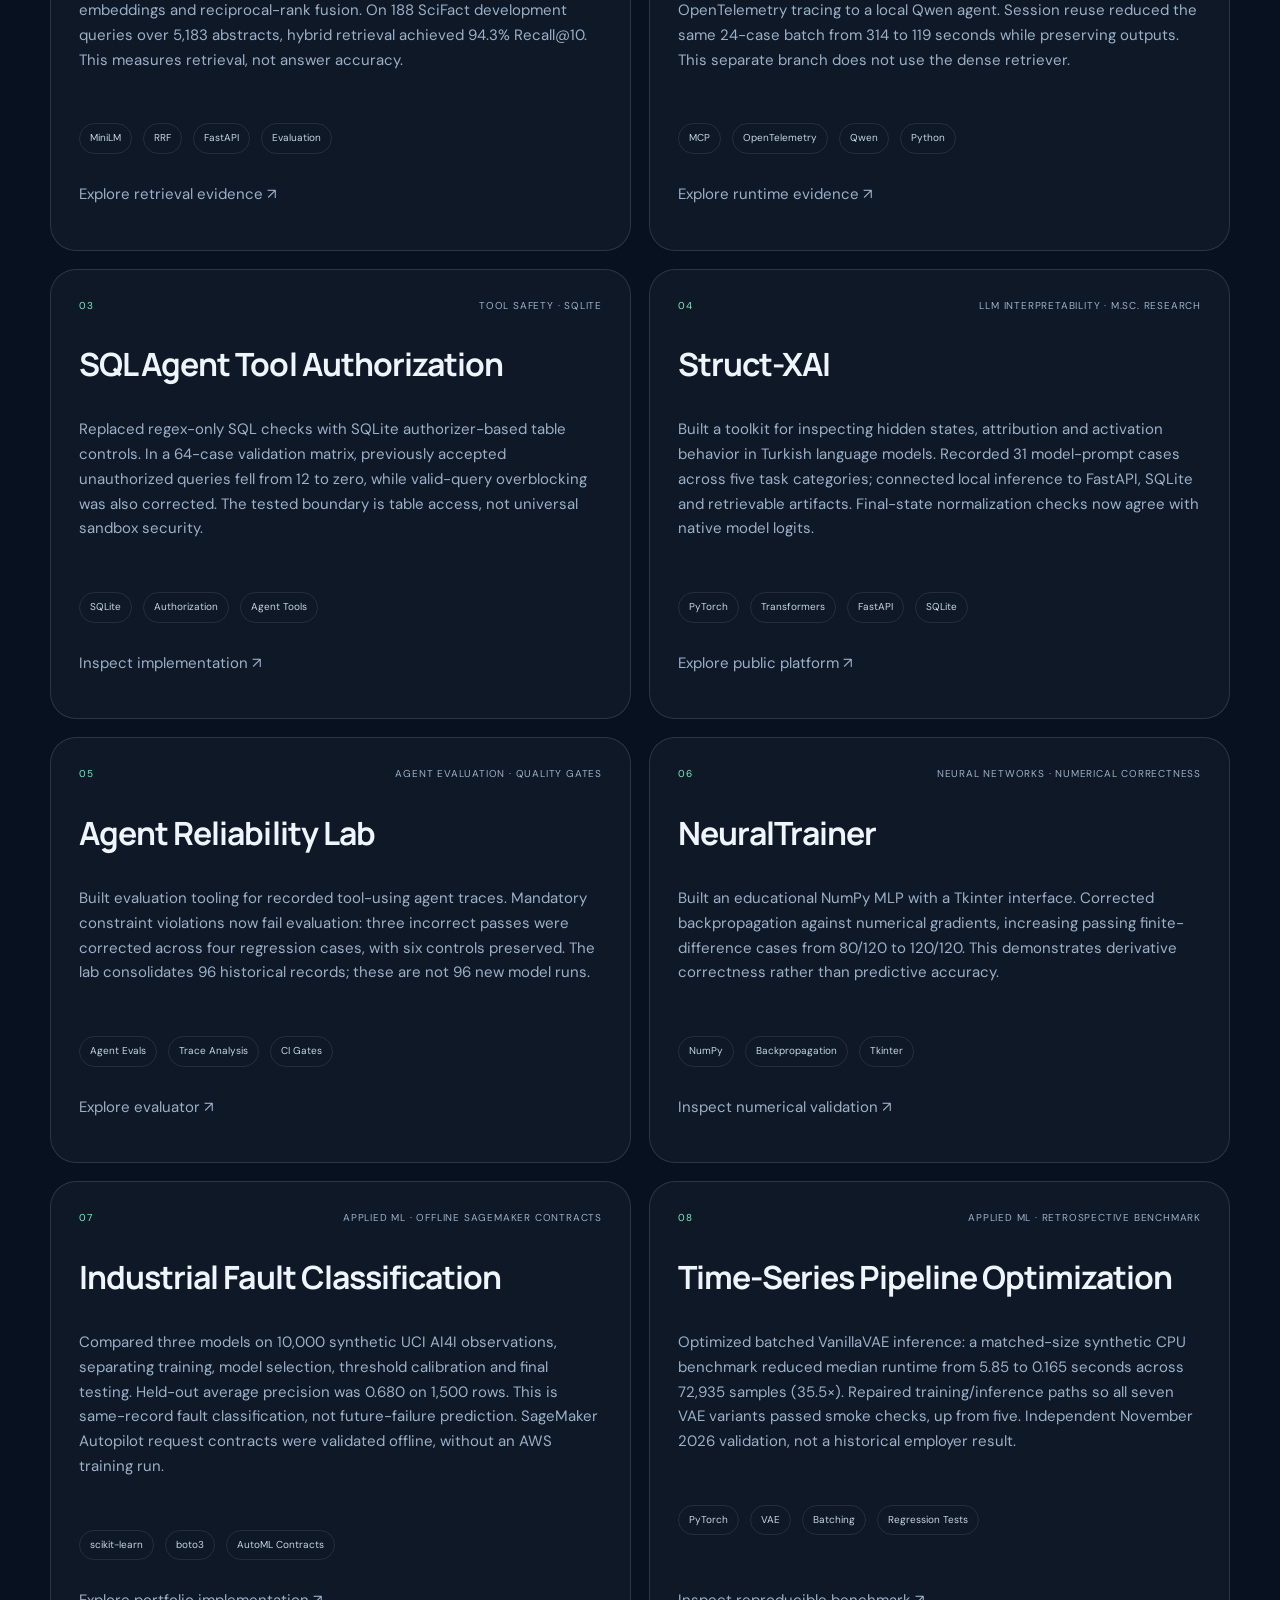
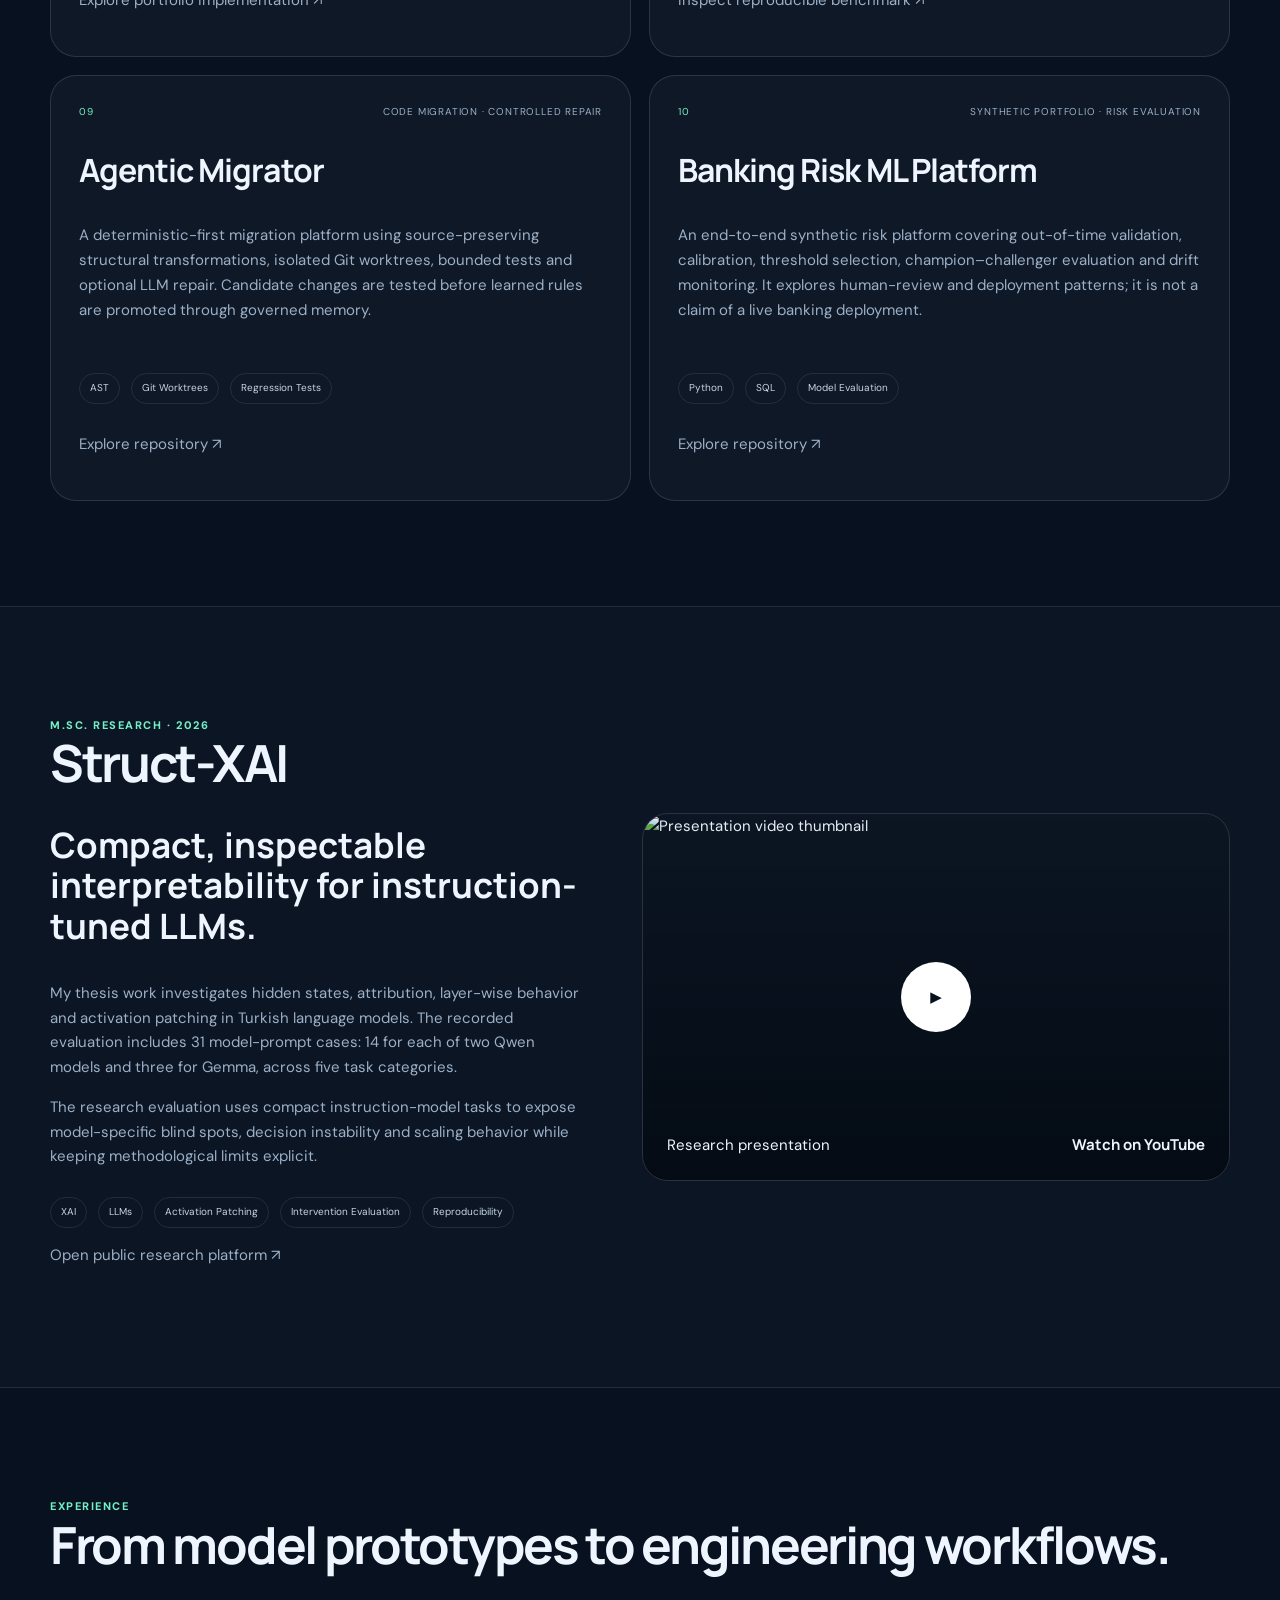
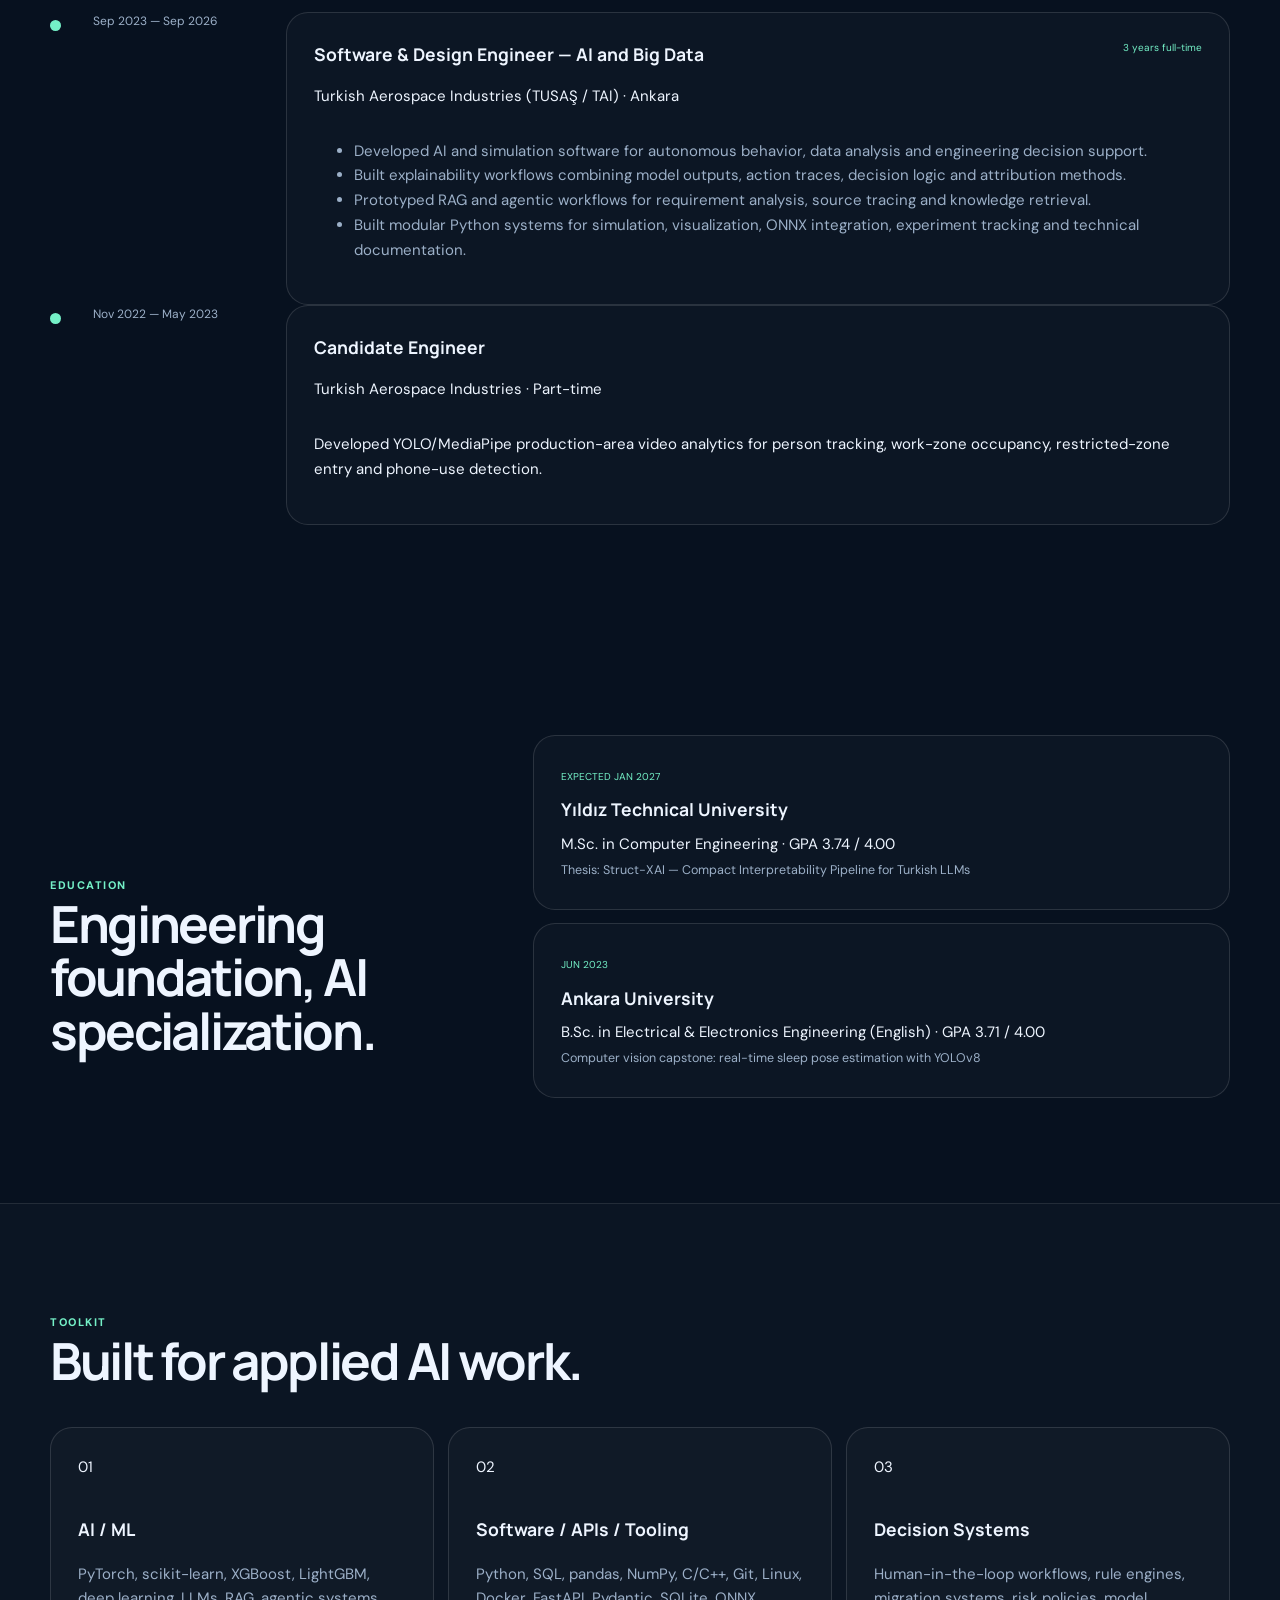
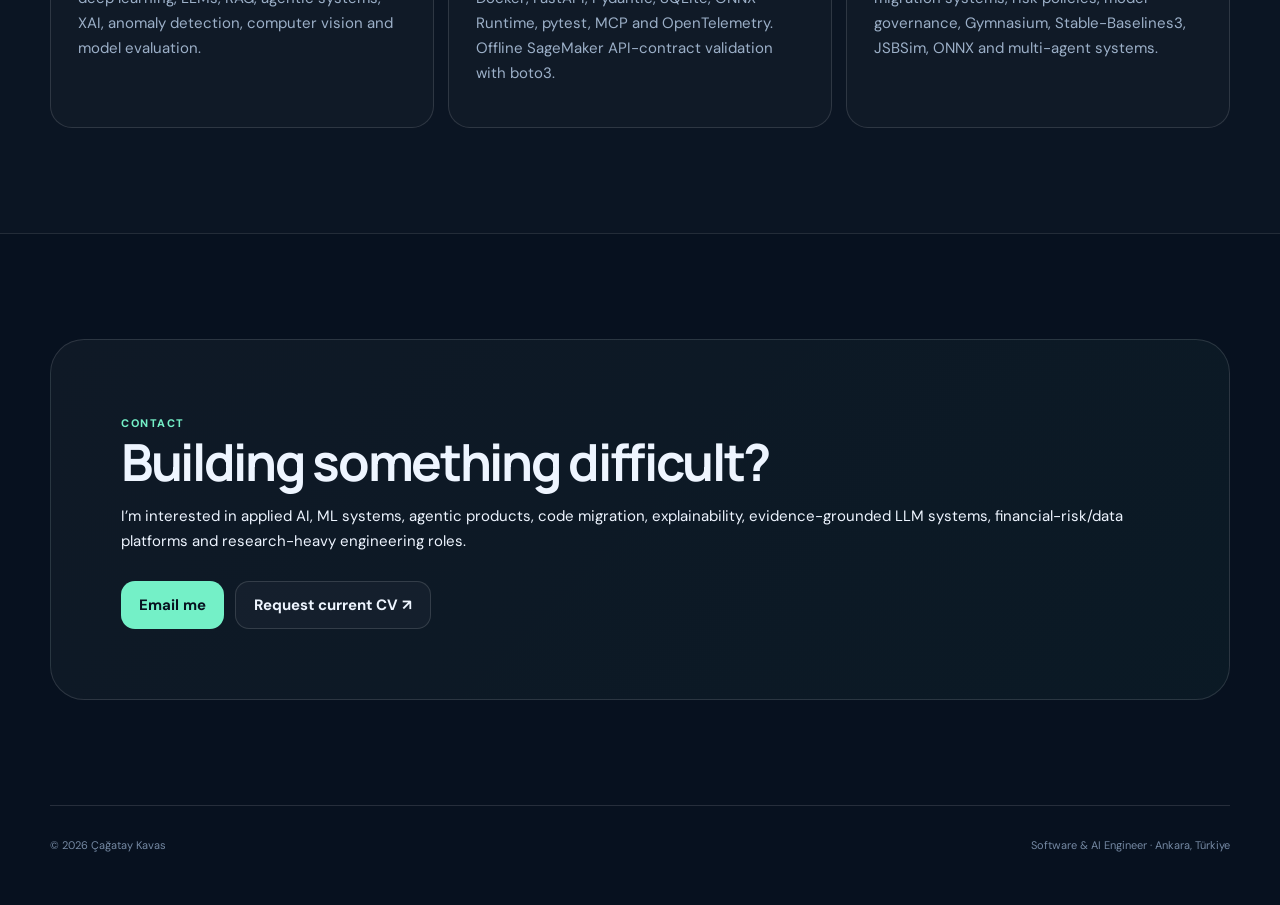
==== commit 8bcb4b9f: "Align public toolkit with validated API and agent infrastructure work" ====
--- a/index.html
+++ b/index.html
@@ -82,7 +82,7 @@
 <div class="education-grid"><div class="section-heading compact reveal"><div><span class="kicker">EDUCATION</span><h2>Engineering foundation, AI specialization.</h2></div></div><div class="education-list"><article class="education-card reveal"><span class="edu-year">Expected Jan 2027</span><h3>Yıldız Technical University</h3><p>M.Sc. in Computer Engineering · GPA 3.74 / 4.00</p><small>Thesis: Struct-XAI — Compact Interpretability Pipeline for Turkish LLMs</small></article><article class="education-card reveal"><span class="edu-year">Jun 2023</span><h3>Ankara University</h3><p>B.Sc. in Electrical &amp; Electronics Engineering (English) · GPA 3.71 / 4.00</p><small>Computer vision capstone: real-time sleep pose estimation with YOLOv8</small></article></div></div>
 </section>
 <section class="skills-section">
-<div class="section-shell section-space"><div class="section-heading reveal"><div><span class="kicker">TOOLKIT</span><h2>Built for applied AI work.</h2></div></div><div class="skills-grid"><article class="skill-card reveal"><span>01</span><h3>AI / ML</h3><p>PyTorch, scikit-learn, XGBoost, LightGBM, deep learning, LLMs, RAG, agentic systems, XAI, anomaly detection, computer vision and model evaluation.</p></article><article class="skill-card reveal"><span>02</span><h3>Data / Software / Cloud</h3><p>Python, SQL, PySpark, Pandas, NumPy, C/C++, Git, Linux, Docker, APIs, testing, CI, PostgreSQL, Redis, Kubernetes, BigQuery and Vertex AI labs.</p></article><article class="skill-card reveal"><span>03</span><h3>Decision Systems</h3><p>Human-in-the-loop workflows, rule engines, migration systems, risk policies, model governance, Gymnasium, Stable-Baselines3, JSBSim, ONNX and multi-agent systems.</p></article></div></div>
+<div class="section-shell section-space"><div class="section-heading reveal"><div><span class="kicker">TOOLKIT</span><h2>Built for applied AI work.</h2></div></div><div class="skills-grid"><article class="skill-card reveal"><span>01</span><h3>AI / ML</h3><p>PyTorch, scikit-learn, XGBoost, LightGBM, deep learning, LLMs, RAG, agentic systems, XAI, anomaly detection, computer vision and model evaluation.</p></article><article class="skill-card reveal"><span>02</span><h3>Software / APIs / Tooling</h3><p>Python, SQL, pandas, NumPy, C/C++, Git, Linux, Docker, FastAPI, Pydantic, SQLite, ONNX Runtime, pytest, MCP and OpenTelemetry. Offline SageMaker API-contract validation with boto3.</p></article><article class="skill-card reveal"><span>03</span><h3>Decision Systems</h3><p>Human-in-the-loop workflows, rule engines, migration systems, risk policies, model governance, Gymnasium, Stable-Baselines3, JSBSim, ONNX and multi-agent systems.</p></article></div></div>
 </section>
 <section class="section-shell section-space contact-section reveal">
 <div class="contact-card"><span class="kicker">CONTACT</span><h2>Building something difficult?</h2><p>I’m interested in applied AI, ML systems, agentic products, code migration, explainability, evidence-grounded LLM systems, financial-risk/data platforms and research-heavy engineering roles.</p><div class="hero-actions"><a class="button button-primary" href="mailto:cagataykavas2001@gmail.com">Email me</a><a class="button button-ghost light" href="mailto:cagataykavas2001@gmail.com?subject=CV%20request" rel="noopener" target="_blank">Request current CV ↗</a></div></div>
